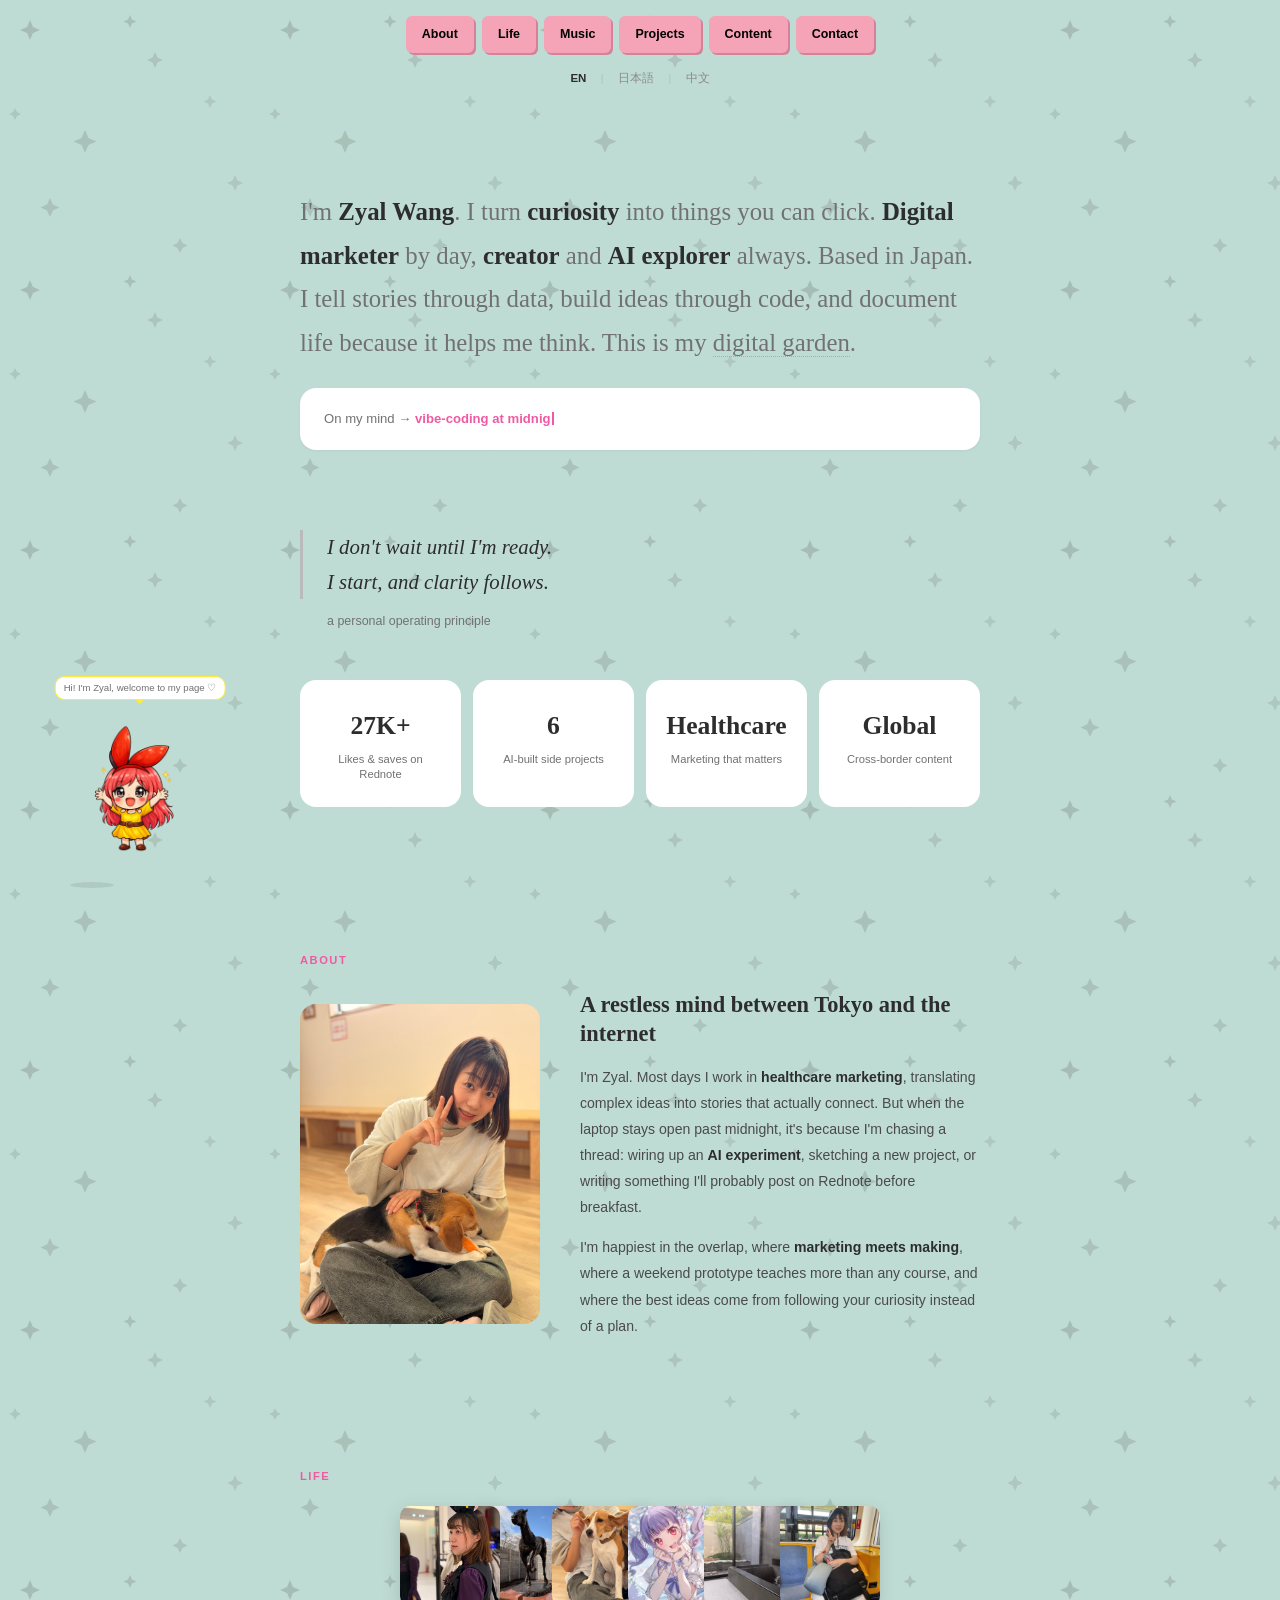
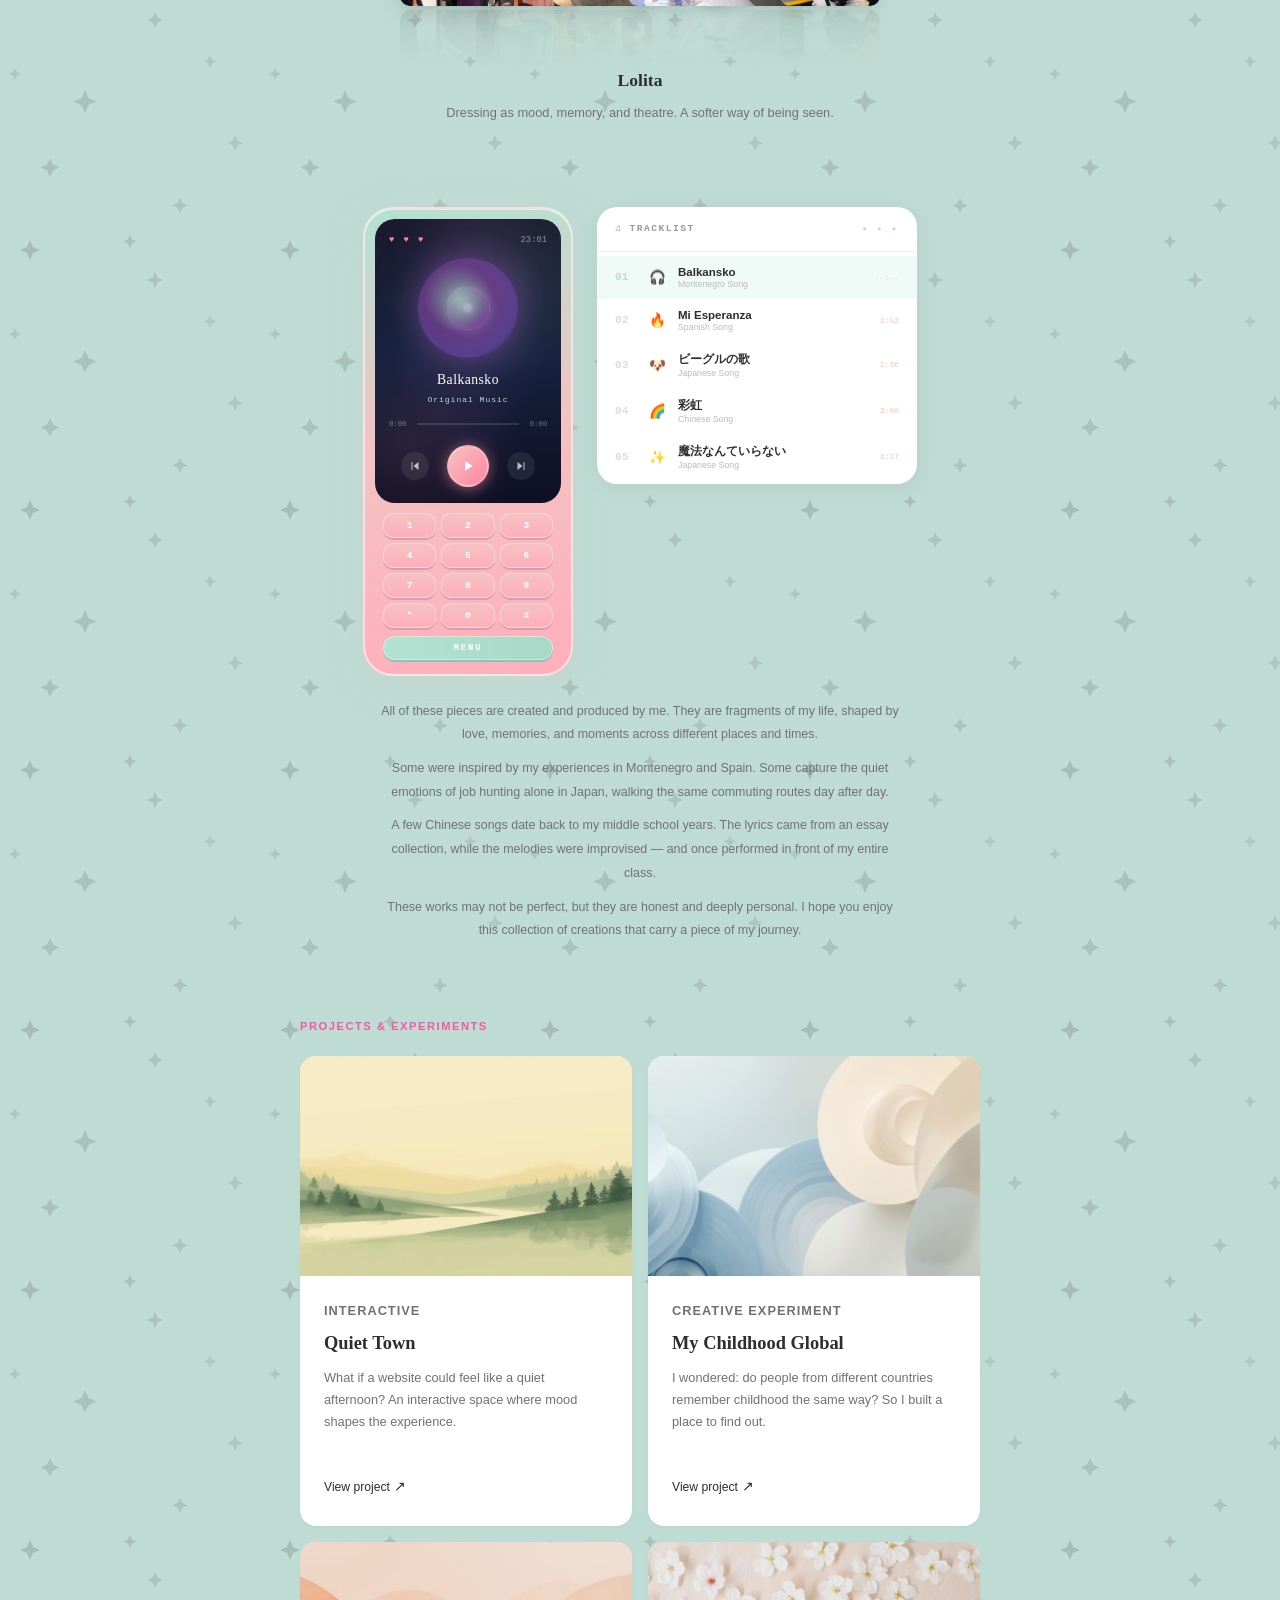
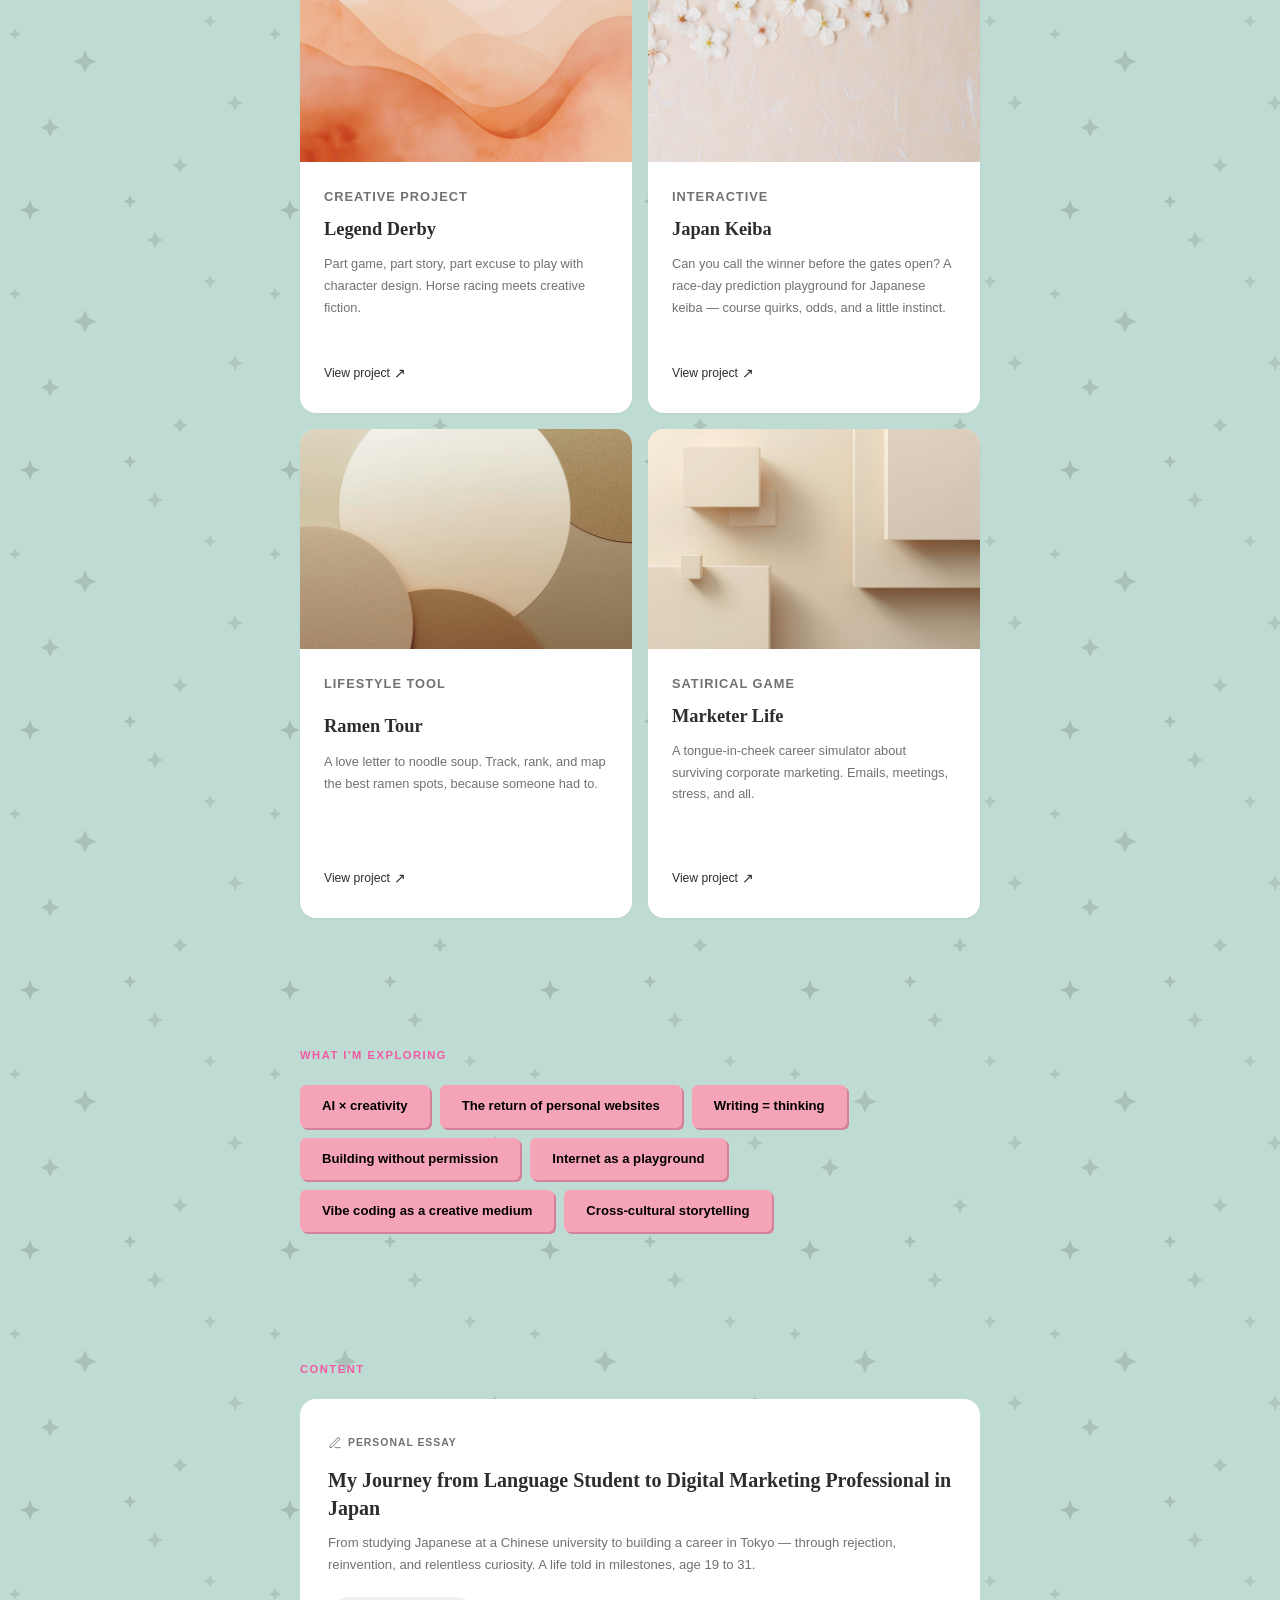
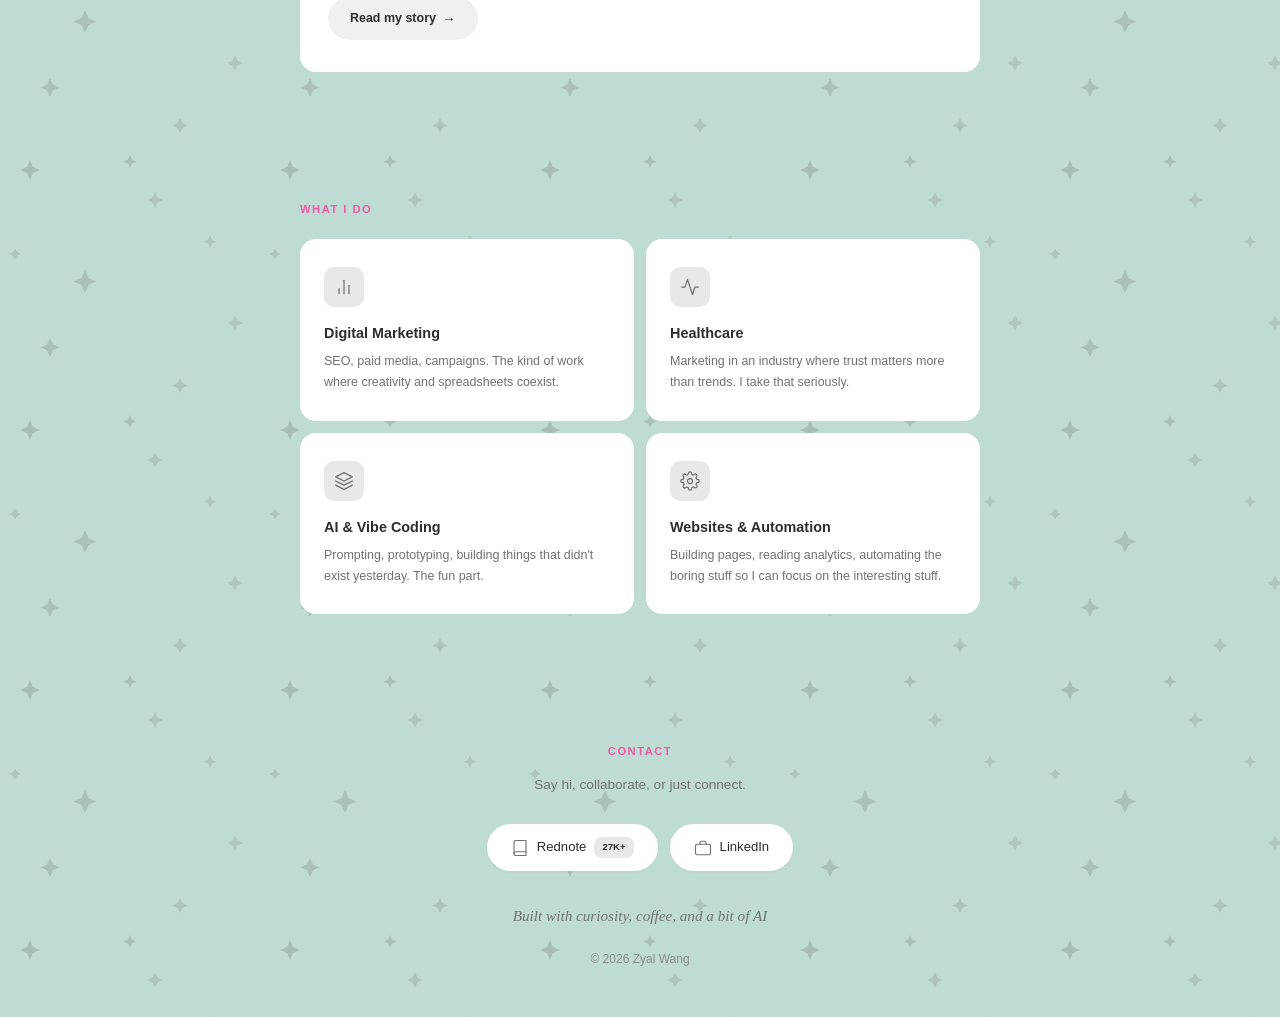
==== index.html @ 60b68a8f "Improve currently section styles and text rotation Enhance styling and functionality of the currentl" ====
<!DOCTYPE html>
<html lang="en"><head>
  <!-- Google Tag Manager -->
<script>(function(w,d,s,l,i){w[l]=w[l]||[];w[l].push({'gtm.start':
new Date().getTime(),event:'gtm.js'});var f=d.getElementsByTagName(s)[0],
j=d.createElement(s),dl=l!='dataLayer'?'&l='+l:'';j.async=true;j.src=
'https://www.googletagmanager.com/gtm.js?id='+i+dl;f.parentNode.insertBefore(j,f);
})(window,document,'script','dataLayer','GTM-NZXPKF83');</script>
<!-- End Google Tag Manager -->
  <meta http-equiv="Content-Type" content="text/html; charset=UTF-8">
  <meta name="viewport" content="width=device-width, initial-scale=1.0">
  <title>Zyal Wang | Marketing, AI, and a Curious Life</title>
  <meta name="description" content="A quiet corner of the internet for digital marketing, AI projects, creative experiments, and life between cultures.">
  <!-- Google Search Console -->
  <meta name="google-site-verification" content="9sDPMP5eEM-u4sxH_2bG6KSkaLZlipDWN4YRXhgr1_8" />
  <!-- Open Graph -->
  <meta property="og:title" content="Zyal Wang | Marketing, AI, and a Curious Life">
  <meta property="og:description" content="A quiet corner of the internet for digital marketing, AI projects, creative experiments, and life between cultures.">
  <meta property="og:image" content="https://zyalwang.netlify.app/Portraitphotosquare.jpeg">
  <meta property="og:type" content="website">
  <meta property="og:url" content="https://zyalwang.netlify.app/">
  <link rel="canonical" href="https://zyalwang.netlify.app/">
  <link rel="alternate" hreflang="en" href="https://zyalwang.netlify.app/">
  <link rel="alternate" hreflang="ja" href="https://zyalwang.netlify.app/ja/">
  <link rel="alternate" hreflang="zh" href="https://zyalwang.netlify.app/zh/">
  <link rel="alternate" hreflang="x-default" href="https://zyalwang.netlify.app/">
  <script type="application/ld+json">
  {
    "@context": "https://schema.org",
    "@type": "WebSite",
    "name": "Zyal Wang",
    "url": "https://zyalwang.netlify.app",
    "author": {
      "@type": "Person",
      "name": "Zyal Wang",
      "url": "https://zyalwang.netlify.app",
      "jobTitle": "Digital Marketing Professional",
      "sameAs": [
        "https://www.linkedin.com/in/wangxinlu",
        "https://xhslink.com/m/3NL8vdNT7zq"
      ]
    },
    "description": "A quiet corner of the internet for digital marketing, AI projects, creative experiments, and life between cultures.",
    "inLanguage": "en"
  }
  </script>
  <link href="./index_files/css2" rel="stylesheet">
  <style>
    *, *::before, *::after { margin: 0; padding: 0; box-sizing: border-box; }
    html { scroll-behavior: smooth; }
    body {
      font-family: 'Inter', -apple-system, sans-serif;
      color: #2D2D2D;
      background-color: #BFDCD4;
      background-image: url("data:image/svg+xml,%3Csvg xmlns='http://www.w3.org/2000/svg' width='260' height='260'%3E%3Cpath d='M30 20l3 7 7 3-7 3-3 7-3-7-7-3 7-3z' fill='%23889890' opacity='.45'/%3E%3Cpath d='M155 52l2.5 5.5 5.5 2.5-5.5 2.5-2.5 5.5-2.5-5.5-5.5-2.5 5.5-2.5z' fill='%23889890' opacity='.35'/%3E%3Cpath d='M85 130l3.5 8 8 3.5-8 3.5-3.5 8-3.5-8-8-3.5 8-3.5z' fill='%23889890' opacity='.4'/%3E%3Cpath d='M210 95l2 4.5 4.5 2-4.5 2-2 4.5-2-4.5-4.5-2 4.5-2z' fill='%23889890' opacity='.3'/%3E%3Cpath d='M50 198l3 6.5 6.5 3-6.5 3-3 6.5-3-6.5-6.5-3 6.5-3z' fill='%23889890' opacity='.38'/%3E%3Cpath d='M130 15l2 4.5 4.5 2-4.5 2-2 4.5-2-4.5-4.5-2 4.5-2z' fill='%23889890' opacity='.42'/%3E%3Cpath d='M235 175l2.5 5.5 5.5 2.5-5.5 2.5-2.5 5.5-2.5-5.5-5.5-2.5 5.5-2.5z' fill='%23889890' opacity='.3'/%3E%3Cpath d='M180 238l2.5 5 5 2.5-5 2.5-2.5 5-2.5-5-5-2.5 5-2.5z' fill='%23889890' opacity='.36'/%3E%3Cpath d='M15 108l2 4 4 2-4 2-2 4-2-4-4-2 4-2z' fill='%23889890' opacity='.33'/%3E%3C/svg%3E");
      background-repeat: repeat;
      line-height: 1.7;
      -webkit-font-smoothing: antialiased;
    }

    /* ── Layout ── */
    .wrapper { max-width: 720px; margin: 0 auto; padding: 0 20px; }

    /* ── Fade-in ── */
    .fade-in {
      opacity: 0; transform: translateY(20px);
      transition: opacity 0.6s ease, transform 0.6s ease;
    }
    .fade-in.visible { opacity: 1; transform: translateY(0); }

    /* ── Nav ── */
    nav {
      position: sticky; top: 16px; z-index: 10;
      max-width: 720px; margin: 16px auto 0;
      padding: 0 20px;
    }
    .nav-pill {
      display: flex; align-items: center; justify-content: center;
      gap: 8px;
      background: none;
      width: fit-content; margin: 0 auto;
    }
    .nav-pill a {
      font-size: 0.78rem; font-weight: 600; color: #000;
      text-decoration: none; padding: 8px 16px; border-radius: 6px;
      background: #F5A3B7;
      box-shadow: 2px 2px 0 #d4829a;
      transition: transform 0.2s, box-shadow 0.2s;
    }
    .nav-pill a:hover { transform: translate(-1px, -1px); box-shadow: 3px 3px 0 #d4829a; }
    .nav-pill a.active { box-shadow: 3px 3px 0 #d4829a; transform: translate(-1px, -1px); }

    /* ── Language switcher ── */
    .lang-bar {
      text-align: center;
      padding: 10px 0 0;
    }
    .lang-bar a {
      font-size: 0.72rem; font-weight: 500; color: #8A8A8A;
      text-decoration: none; padding: 4px 10px;
      transition: color 0.2s;
    }
    .lang-bar a:hover { color: #2D2D2D; }
    .lang-bar a.current { color: #2D2D2D; font-weight: 600; }
    .lang-bar span { color: #BABABA; font-size: 0.65rem; }

    /* ── Music player (Y2K flip phone) ── */
    @import url('https://fonts.googleapis.com/css2?family=Silkscreen:wght@400;700&display=swap');
    .music-player {
      max-width: 720px; margin: 20px auto 0; padding: 0 20px;
    }
    .music-widget {
      display: flex; align-items: flex-start; justify-content: center;
      gap: 24px;
    }
    /* ── Phone shell ── */
    .phone {
      width: 210px; flex-shrink: 0;
      background: linear-gradient(170deg, #B2E2D2 0%, #F4C2C2 50%, #FFAEBC 100%);
      border-radius: 30px;
      padding: 10px;
      box-shadow: 0 8px 32px rgba(178,226,210,0.35), 0 4px 16px rgba(255,174,188,0.3), inset 0 1px 0 rgba(255,255,255,0.6);
      border: 2.5px solid rgba(255,255,255,0.55);
      position: relative;
    }
    /* ── Screen ── */
    .phone-screen {
      background: linear-gradient(180deg, #1a1a2e 0%, #16213e 50%, #0f0f23 100%);
      border-radius: 20px;
      padding: 14px 14px 16px;
      margin-bottom: 10px;
      position: relative;
      overflow: hidden;
    }
    .phone-screen::before {
      content: ''; position: absolute; top: 0; left: 0; right: 0; bottom: 0;
      background: radial-gradient(ellipse at 50% 30%, rgba(157,80,187,0.15) 0%, transparent 60%),
                  radial-gradient(circle at 20% 80%, rgba(255,133,161,0.1) 0%, transparent 40%),
                  radial-gradient(circle at 80% 20%, rgba(178,226,210,0.08) 0%, transparent 40%);
      pointer-events: none;
    }
    .screen-status {
      display: flex; justify-content: space-between; align-items: center;
      margin-bottom: 10px;
      font-family: 'Silkscreen', monospace;
      position: relative; z-index: 1;
    }
    .screen-hearts { font-size: 0.55rem; color: #FF85A1; letter-spacing: 2px; }
    .screen-clock { font-size: 0.55rem; color: rgba(255,255,255,0.5); }
    .screen-album {
      width: 100px; height: 100px; margin: 0 auto 10px;
      border-radius: 50%;
      background: radial-gradient(circle at 40% 40%, rgba(178,226,210,0.6) 0%, rgba(157,80,187,0.5) 40%, rgba(110,72,170,0.7) 70%, rgba(30,30,38,0.9) 100%);
      display: flex; align-items: center; justify-content: center;
      box-shadow: 0 0 30px rgba(157,80,187,0.4), 0 0 60px rgba(178,226,210,0.15);
      position: relative; z-index: 1;
    }
    .cd-icon {
      width: 44px; height: 44px; border-radius: 50%;
      background: radial-gradient(circle at 40% 40%, rgba(255,255,255,0.3) 0%, rgba(178,226,210,0.2) 40%, rgba(157,80,187,0.15) 70%, transparent 100%);
      box-shadow: inset 0 0 8px rgba(255,255,255,0.15), 0 0 12px rgba(178,226,210,0.3);
      position: relative;
      border: 1px solid rgba(255,255,255,0.1);
    }
    .cd-icon::after {
      content: ''; position: absolute;
      top: 50%; left: 50%; transform: translate(-50%,-50%);
      width: 8px; height: 8px; border-radius: 50%;
      background: rgba(255,255,255,0.2);
      box-shadow: 0 0 4px rgba(178,226,210,0.5);
    }
    .screen-title {
      font-family: 'Newsreader', Georgia, serif;
      font-size: 0.85rem; font-weight: 400; color: #fff;
      text-align: center; margin-bottom: 2px;
      white-space: nowrap; overflow: hidden; text-overflow: ellipsis;
      position: relative; z-index: 1;
      letter-spacing: 0.5px;
    }
    .screen-artist {
      font-family: 'Silkscreen', monospace;
      font-size: 0.5rem; color: #B2E2D2;
      text-align: center; margin-bottom: 12px;
      position: relative; z-index: 1;
      letter-spacing: 1px;
    }
    .screen-progress-wrap {
      display: flex; align-items: center; gap: 6px;
      margin-bottom: 14px;
      position: relative; z-index: 1;
    }
    .screen-progress-time {
      font-family: 'Silkscreen', monospace;
      font-size: 0.45rem; color: rgba(255,255,255,0.4);
      min-width: 22px;
    }
    .screen-progress-time.right { text-align: right; }
    .screen-progress {
      flex-grow: 1; height: 2px;
      background: rgba(255,255,255,0.12); border-radius: 2px;
      cursor: pointer; overflow: hidden;
    }
    .screen-progress-fill {
      height: 100%; width: 0%;
      background: linear-gradient(90deg, #B2E2D2, #FF85A1);
      border-radius: 2px;
      transition: width 0.1s linear;
    }
    .screen-controls {
      display: flex; justify-content: center; align-items: center; gap: 18px;
      position: relative; z-index: 1;
    }
    .ctrl-skip {
      width: 28px; height: 28px; border: none;
      background: rgba(255,255,255,0.08);
      border-radius: 50%;
      cursor: pointer; display: flex; align-items: center; justify-content: center;
      transition: transform 0.15s, background 0.15s;
    }
    .ctrl-skip:hover { transform: scale(1.15); background: rgba(255,255,255,0.15); }
    .ctrl-skip svg { width: 12px; height: 12px; fill: rgba(255,255,255,0.7); }
    .ctrl-play {
      width: 42px; height: 42px; border-radius: 50%;
      border: 2px solid rgba(255,255,255,0.2);
      background: linear-gradient(135deg, #F4C2C2 0%, #FF85A1 100%);
      cursor: pointer;
      display: flex; align-items: center; justify-content: center;
      box-shadow: 0 2px 12px rgba(255,133,161,0.4), 0 0 20px rgba(244,194,194,0.2);
      transition: transform 0.15s, box-shadow 0.15s;
    }
    .ctrl-play:hover { transform: scale(1.1); box-shadow: 0 4px 20px rgba(255,133,161,0.5); }
    .ctrl-play:active { transform: scale(0.95); }
    .ctrl-play svg { width: 16px; height: 16px; fill: #fff; }
    /* ── Keypad ── */
    .phone-keypad {
      display: grid; grid-template-columns: repeat(3, 1fr);
      gap: 5px; padding: 0 8px; margin-bottom: 8px;
    }
    .key {
      background: linear-gradient(180deg, #F4C2C2 0%, #FFAEBC 100%);
      border: 1.5px solid rgba(255,255,255,0.4);
      border-radius: 10px;
      padding: 6px 0;
      font-family: 'Silkscreen', monospace;
      font-size: 0.6rem; font-weight: 700; color: #fff;
      cursor: default;
      box-shadow: 0 2px 0 #d4a0aa;
      transition: transform 0.1s;
    }
    .key:active { transform: translateY(1px); box-shadow: 0 1px 0 #d4a0aa; }
    .phone-menu {
      display: block; width: calc(100% - 16px);
      margin: 0 8px 4px;
      background: linear-gradient(90deg, #B2E2D2, #A8D8C8);
      border: 1.5px solid rgba(255,255,255,0.4);
      border-radius: 20px;
      padding: 6px 0;
      font-family: 'Silkscreen', monospace;
      font-size: 0.55rem; font-weight: 700; color: #fff;
      letter-spacing: 2px;
      box-shadow: 0 2px 0 #8ec4b2;
      cursor: default;
    }
    /* ── Tracklist panel ── */
    .tracklist-panel {
      flex-grow: 1; max-width: 320px;
      background: #fff;
      border-radius: 20px;
      overflow: hidden;
      box-shadow: 0 4px 24px rgba(0,0,0,0.06);
    }
    .tracklist-header {
      padding: 14px 18px;
      font-family: 'Silkscreen', monospace;
      font-size: 0.6rem; font-weight: 700; color: #999;
      letter-spacing: 1.5px;
      text-transform: uppercase;
      display: flex; align-items: center; justify-content: space-between;
      border-bottom: 1px solid #f0f0f0;
    }
    .tracklist-header::after {
      content: '● ● ●';
      font-size: 0.45rem;
      letter-spacing: 3px;
      background: linear-gradient(90deg, #F4C2C2, #B2E2D2, #F4C2C2);
      -webkit-background-clip: text;
      -webkit-text-fill-color: transparent;
      background-clip: text;
    }
    .tracklist-items {
      padding: 4px 0;
    }
    .track-item {
      display: flex; align-items: center; gap: 12px;
      padding: 10px 18px;
      cursor: pointer;
      transition: background 0.15s;
      border: none; background: none; width: 100%;
      text-align: left;
      font-family: inherit;
    }
    .track-item:hover { background: #f9f9f9; }
    .track-item.active { background: #f0faf6; }
    .track-idx {
      font-family: 'Silkscreen', monospace;
      font-size: 0.7rem; font-weight: 700; color: #ddd;
      min-width: 22px;
    }
    .track-item.active .track-idx { color: #B2E2D2; }
    .track-emoji {
      font-size: 0.85rem; flex-shrink: 0;
    }
    .track-info {
      flex-grow: 1; min-width: 0;
    }
    .track-name {
      font-size: 0.72rem; font-weight: 600; color: #2D2D2D;
      white-space: nowrap; overflow: hidden; text-overflow: ellipsis;
      display: block;
    }
    .track-sub {
      font-size: 0.55rem; color: #bbb; display: block; margin-top: 1px;
    }
    .track-dur {
      font-family: 'Silkscreen', monospace;
      font-size: 0.5rem; color: #F4C2C2;
      flex-shrink: 0;
    }
    /* ── Music desc ── */
    .music-desc {
      max-width: 520px; margin: 24px auto 0; text-align: center;
      font-size: 0.78rem; line-height: 1.9; color: #717171;
    }
    .music-desc p { margin-bottom: 10px; }
    @media (max-width: 600px) {
      .music-widget { flex-direction: column; align-items: center; gap: 16px; }
      .phone { width: 190px; }
      .tracklist-panel { max-width: 100%; width: 100%; }
      .screen-album { width: 80px; height: 80px; }
      .cd-icon { width: 36px; height: 36px; }
    }

    /* ── Sections ── */
    section { padding: 64px 0; }

    /* ── Hero ── */
    .hero {
      padding: 100px 0 48px;
    }
    .hero-text {
      font-family: 'Newsreader', Georgia, serif;
      font-size: 1.55rem;
      font-weight: 400;
      line-height: 1.75;
      color: #717171;
    }
    .hero-text strong {
      color: #2D2D2D;
      font-weight: 600;
    }
    .hero-text a {
      color: #717171;
      text-decoration: none;
      border-bottom: 1.5px dotted #AAAAAA;
      transition: color 0.2s, border-color 0.2s;
    }
    .hero-text a:hover { color: #2D2D2D; border-color: #2D2D2D; }
    .currently {
      margin-top: 24px;
      font-size: 0.82rem; font-weight: 400; color: #717171;
      background: #fff;
      border-radius: 16px;
      padding: 20px 24px;
      box-shadow: 0 1px 3px rgba(0,0,0,0.05);
    }
    .currently span { color: #2D2D2D; font-weight: 500; }
    .currently .rotating-text {
      display: inline;
      color: #F05AA3;
      font-weight: 600;
    }
    .currently .tw-cursor {
      display: inline-block;
      width: 2px; height: 1em;
      vertical-align: -2px;
      margin-left: 1px;
      background: #F05AA3;
      animation: tw-blink 1s steps(1) infinite;
    }
    @keyframes tw-blink { 50% { opacity: 0; } }

    /* ── Manifesto ── */
    .manifesto {
      padding: 32px 0 48px;
    }
    .manifesto blockquote {
      font-family: 'Newsreader', Georgia, serif;
      font-size: 1.3rem;
      font-weight: 400;
      font-style: italic;
      color: #2D2D2D;
      line-height: 1.65;
      border-left: 3px solid #BABABA;
      padding-left: 24px;
    }
    .manifesto .quote-attr {
      margin-top: 12px;
      padding-left: 27px;
      font-size: 0.78rem;
      color: #717171;
      font-style: normal;
    }

    /* ── Cards ── */
    .card {
      background: #F0F0F0;
      border-radius: 16px;
      overflow: hidden;
      transition: transform 0.35s ease, box-shadow 0.35s ease;
    }
    .card:hover {
      transform: translateY(-4px);
      box-shadow: 0 12px 40px rgba(0,0,0,0.10);
    }

    /* ── Section headers ── */
    .section-label {
      font-size: 0.7rem;
      font-weight: 600;
      letter-spacing: 1.5px;
      text-transform: uppercase;
      color: #F05AA3;
      margin-bottom: 20px;
    }

    /* ── Stats row ── */
    .stats-row {
      display: grid;
      grid-template-columns: repeat(4, 1fr);
      gap: 12px;
      padding: 0 0 16px;
    }
    .stat-card {
      padding: 24px 16px;
      text-align: center;
      background: #fff;
    }
    .stat-card .stat-number {
      font-family: 'Newsreader', Georgia, serif;
      font-weight: 600;
      font-size: 1.6rem;
      color: #2D2D2D;
      margin-bottom: 4px;
    }
    .stat-card .stat-label {
      font-size: 0.7rem;
      color: #717171;
      line-height: 1.4;
    }

    /* ── About ── */
    .about-grid {
      display: grid;
      grid-template-columns: 240px 1fr;
      gap: 40px;
      align-items: center;
    }
    .about-portrait {
      border-radius: 16px;
      overflow: hidden;
      aspect-ratio: 3 / 4;
    }
    .about-portrait img { width: 100%; height: 100%; object-fit: cover; display: block; }
    .about-text h2 {
      font-family: 'Newsreader', Georgia, serif;
      font-weight: 600;
      font-size: 1.4rem;
      margin-bottom: 16px;
      line-height: 1.3;
    }
    .about-text p {
      font-size: 0.88rem;
      font-weight: 400;
      color: #4A4A4A;
      line-height: 1.85;
      margin-bottom: 14px;
    }
    .about-text p:last-child { margin-bottom: 0; }
    .about-text em {
      font-style: normal;
      font-weight: 600;
      color: #2D2D2D;
    }

    /* ── Exploring tags ── */
    .tag-cloud {
      display: flex; flex-wrap: wrap; gap: 10px;
    }
    .explore-tag {
      font-size: 0.82rem; font-weight: 600;
      color: #000; padding: 10px 22px;
      border-radius: 6px; background: #F5A3B7;
      border: none;
      box-shadow: 2px 2px 0 #d4829a;
      transition: transform 0.2s, box-shadow 0.2s;
      cursor: default;
    }
    .explore-tag:hover {
      transform: translate(-1px, -2px);
      box-shadow: 4px 4px 0 #d4829a;
    }

    /* ── Grid ── */
    .grid-3 { display: grid; grid-template-columns: repeat(3, 1fr); gap: 12px; }
    .grid-2 { display: grid; grid-template-columns: repeat(2, 1fr); gap: 12px; }

    /* UPDATED: life gallery – cover flow style */
    .life-gallery {
      display: flex;
      justify-content: center;
      padding-bottom: 40px;
      perspective: 800px;
      margin: 0 -10px;
    }
    .life-photo {
      width: 100px; height: 100px;
      border-radius: 10px;
      overflow: visible;
      cursor: pointer;
      flex-shrink: 0;
      position: relative;
      margin: 0 -12px;
      z-index: 1;
      transition: transform 0.5s cubic-bezier(0.25, 0.46, 0.45, 0.94),
                  z-index 0s, box-shadow 0.5s ease;
    }
    .life-photo img {
      width: 100%; height: 100%; object-fit: cover; display: block;
      border-radius: 10px;
      box-shadow: 0 4px 16px rgba(0,0,0,0.12);
      /* UPDATED: real image reflection */
      -webkit-box-reflect: below 4px
        linear-gradient(to bottom, transparent 40%, rgba(0,0,0,0.08));
    }

    /* UPDATED: cover flow hover – JS-driven classes */
    /* left of hovered: left edge forward, right edge back */
    .life-photo.tilt-left {
      transform: rotateY(35deg) scale(0.88);
      z-index: 2;
    }
    /* right of hovered: right edge forward, left edge back */
    .life-photo.tilt-right {
      transform: rotateY(-35deg) scale(0.88);
      z-index: 2;
    }
    /* the hovered photo itself */
    .life-photo.is-hover {
      transform: rotateY(0deg) scale(1.15);
      z-index: 10;
    }
    .life-photo.is-hover img {
      box-shadow: 0 12px 40px rgba(0,0,0,0.18);
    }
    /* z-index: further from hovered = lower */
    .life-photo.tilt-far { z-index: 1; }

    /* active state (clicked) */
    .life-photo.active {
      z-index: 3;
    }
    .life-photo.active img {
      box-shadow: 0 6px 20px rgba(0,0,0,0.15);
    }
    .life-caption {
      text-align: center;
      padding-top: 20px;
    }
    .life-caption h3 {
      font-family: 'Newsreader', Georgia, serif;
      font-weight: 600; font-size: 1.1rem;
      margin-bottom: 6px; color: #2D2D2D;
    }
    .life-caption p {
      font-size: 0.8rem; color: #717171;
      line-height: 1.65; max-width: 420px;
      margin: 0 auto;
    }

    /* ── Social cards ── */
    .social-card {
      display: flex; align-items: center; gap: 16px;
      padding: 20px 24px; text-decoration: none; color: #2D2D2D;
    }
    .social-icon {
      width: 44px; height: 44px; border-radius: 12px;
      display: flex; align-items: center; justify-content: center;
      font-size: 1.2rem; flex-shrink: 0;
      background: #E8E8E8;
    }
    .social-icon svg { width: 20px; height: 20px; stroke: #717171; fill: none; stroke-width: 1.5; stroke-linecap: round; stroke-linejoin: round; }
    .social-card h3 { font-size: 0.9rem; font-weight: 600; margin-bottom: 2px; }
    .social-card .stat-badge {
      font-size: 0.62rem; font-weight: 600; color: #2D2D2D;
      background: #E8E8E8; padding: 2px 8px; border-radius: 8px;
      margin-left: 6px; vertical-align: middle;
    }
    .social-card p { font-size: 0.76rem; color: #717171; }
    .social-card .card-arrow {
      margin-left: auto; font-size: 0.9rem; color: #AAAAAA;
      transition: transform 0.25s, color 0.25s;
    }
    .social-card:hover .card-arrow { transform: translate(2px, -2px); color: #2D2D2D; }

    /* ── Article card ── */
    .article-card {
      display: flex; flex-direction: column;
      padding: 0;
      background: #fff;
    }
    .article-card-inner {
      padding: 32px 28px;
      text-decoration: none; color: inherit;
      display: block;
    }
    .article-card .article-tag {
      display: inline-flex; align-items: center; gap: 6px;
      font-size: 0.65rem; font-weight: 600; letter-spacing: 1px;
      text-transform: uppercase; color: #717171;
      margin-bottom: 14px;
    }
    .article-card .article-tag svg {
      width: 14px; height: 14px; stroke: #717171;
      fill: none; stroke-width: 1.5; stroke-linecap: round; stroke-linejoin: round;
    }
    .article-card h3 {
      font-family: 'Newsreader', Georgia, serif;
      font-weight: 600; font-size: 1.25rem;
      margin-bottom: 10px; line-height: 1.4;
    }
    .article-card .article-desc {
      font-size: 0.82rem; color: #717171;
      line-height: 1.7; margin-bottom: 20px;
    }
    .article-cta {
      display: inline-flex; align-items: center; gap: 6px;
      font-size: 0.78rem; font-weight: 600;
      color: #2D2D2D; text-decoration: none;
      padding: 10px 22px;
      border-radius: 50px;
      background: #F0F0F0;
      transition: background 0.25s, gap 0.25s;
    }
    .article-cta:hover { background: #D0D0D0; gap: 10px; }
    .article-cta .arrow { font-size: 0.85rem; }

    /* ── Contact section ── */
    .contact-section {
      text-align: center;
      padding: 64px 0 48px;
    }
    .contact-section .section-label {
      margin-bottom: 12px;
    }
    .contact-subtitle {
      font-size: 0.85rem;
      color: #717171;
      margin-bottom: 28px;
    }
    .contact-links {
      display: flex; justify-content: center; gap: 12px;
      flex-wrap: wrap;
      margin-bottom: 32px;
      list-style: none;
    }
    .contact-btn {
      display: inline-flex; align-items: center; gap: 8px;
      font-size: 0.82rem; font-weight: 500;
      color: #2D2D2D; text-decoration: none;
      padding: 12px 24px;
      border-radius: 50px;
      background: #fff;
      box-shadow: 0 1px 3px rgba(0,0,0,0.04);
      transition: transform 0.3s, box-shadow 0.3s;
    }
    .contact-btn:hover {
      transform: translateY(-2px);
      box-shadow: 0 6px 20px rgba(0,0,0,0.10);
    }
    .contact-btn svg {
      width: 18px; height: 18px;
      stroke: #717171; fill: none;
      stroke-width: 1.5; stroke-linecap: round; stroke-linejoin: round;
    }
    .contact-btn .stat-badge {
      font-size: 0.6rem; font-weight: 600; color: #2D2D2D;
      background: #E8E8E8; padding: 2px 8px; border-radius: 8px;
    }

    /* ── Skill cards ── */
    .work-grid { display: grid; grid-template-columns: 1fr 1fr; gap: 12px; }
    .skill-card { padding: 28px 24px; background: #fff; }
    .skill-card .icon-circle {
      width: 40px; height: 40px; border-radius: 10px;
      background: #E8E8E8; display: flex; align-items: center;
      justify-content: center; font-size: 1.1rem; margin-bottom: 14px;
    }
    .skill-card .icon-circle svg { width: 20px; height: 20px; stroke: #717171; fill: none; stroke-width: 1.5; stroke-linecap: round; stroke-linejoin: round; }
    .skill-card h3 { font-size: 0.9rem; font-weight: 600; margin-bottom: 6px; }
    .skill-card p { font-size: 0.78rem; color: #717171; line-height: 1.65; }

    /* ── Project container: grid on desktop ── */
    #projects .grid-2 {
      display: grid;
      grid-template-columns: repeat(2, 1fr);
      gap: 16px;
    }

    /* ── Project cards ── */
    .project-card {
      display: flex; flex-direction: column;
      background: #fff;
      box-shadow: 0 1px 3px rgba(0,0,0,0.04);
      transition: transform 0.4s ease, box-shadow 0.4s ease;
    }
    .project-card:hover {
      transform: translateY(-4px);
      box-shadow: 0 16px 40px rgba(0,0,0,0.07);
    }
    .project-preview {
      height: 220px; position: relative; overflow: hidden;
      background: #E8E8E8;
    }
    .project-preview img {
      width: 100%; height: 100%; object-fit: cover; display: block;
      transition: transform 0.5s ease;
    }
    .card.project-card:hover .project-preview img { transform: scale(1.03); }

    .project-body { padding: 24px 24px 28px; display: flex; flex-direction: column; flex-grow: 1; }
    .project-meta {
      font-size: 0.65rem; font-weight: 600; letter-spacing: 1px;
      text-transform: uppercase; color: #717171; margin-bottom: 8px;
    }
    .project-body h3 {
      font-family: 'Newsreader', Georgia, serif;
      font-weight: 600; font-size: 1.15rem; margin-bottom: 8px;
    }
    .project-body p {
      font-size: 0.8rem; color: #717171;
      line-height: 1.7; margin-bottom: 6px; flex-grow: 1;
    }
    .project-origin {
      font-size: 0.7rem; font-style: italic; color: #8A8A8A;
      margin-bottom: 18px;
      opacity: 0; transform: translateY(4px);
      transition: opacity 0.3s, transform 0.3s;
    }
    .card.project-card:hover .project-origin { opacity: 1; transform: translateY(0); }
    .project-link {
      align-self: flex-start; font-size: 0.76rem; font-weight: 500;
      color: #2D2D2D; text-decoration: none;
      display: inline-flex; align-items: center; gap: 4px;
      transition: gap 0.25s;
    }
    .project-link:hover { gap: 8px; }
    .project-link .arrow { font-size: 0.85rem; }

    /* ── Footer ── */
    footer {
      text-align: center; padding: 64px 0 48px;
    }
    footer .footer-links {
      display: flex; justify-content: center; gap: 24px;
      margin-bottom: 24px; list-style: none;
    }
    footer .footer-links a {
      font-size: 0.78rem; font-weight: 500; color: #717171;
      text-decoration: none; transition: color 0.25s;
    }
    footer .footer-links a:hover { color: #2D2D2D; }
    footer .signature {
      font-family: 'Newsreader', Georgia, serif;
      font-style: italic; font-size: 0.95rem;
      color: #717171; margin-bottom: 20px;
    }
    footer .copyright { font-size: 0.75rem; color: #8A8A8A; }

    /* ── Responsive ── */
    @media (max-width: 768px) {
      .hero-text { font-size: 1.3rem; }
      .stats-row { grid-template-columns: repeat(2, 1fr); }
      .about-grid { grid-template-columns: 1fr; text-align: center; }
      .about-portrait { max-width: 220px; margin: 0 auto; }
      .grid-3, .grid-2, .work-grid { grid-template-columns: 1fr; }
      .tag-cloud { justify-content: center; }
      section { padding: 48px 0; }
      #projects .grid-2 {
        display: flex;
        overflow-x: auto;
        scroll-snap-type: x mandatory;
        -webkit-overflow-scrolling: touch;
        gap: 16px;
        padding-bottom: 8px;
        scrollbar-width: none;
      }
      #projects .grid-2::-webkit-scrollbar { display: none; }
      .project-card {
        flex: 0 0 85%;
        max-width: 85%;
        scroll-snap-align: start;
      }
    }
    @media (max-width: 480px) {
      .hero-text { font-size: 1.15rem; }
      .nav-pill { gap: 4px; padding: 8px 12px; justify-content: center; }
      .nav-pill a { font-size: 0.72rem; padding: 6px 10px; }
      .nav-pill a.hide-mobile { display: none; }
      .stats-row { grid-template-columns: 1fr 1fr; }
    }

    /* ── Webpage Pet ── */
    .pet-wrap {
      position: fixed; bottom: 16px; left: 60px; z-index: 50;
      cursor: pointer; user-select: none; pointer-events: auto;
    }
    .pet {
      width: 160px; height: 180px; position: relative;
      animation: pet-idle 2.5s ease-in-out infinite;
    }
    .pet-img {
      width: 100%; height: 100%;
      background: url('page_pet/webpet_normal.png') center/contain no-repeat;
      transition: background-image 0.3s ease;
    }
    .pet .shadow {
      position: absolute; bottom: -4px; left: 10px;
      width: 44px; height: 6px; background: rgba(0,0,0,0.08); border-radius: 50%;
    }
    .pet .speech {
      position: absolute; top: -28px; left: 50%; transform: translateX(-50%);
      background: #fff; border: 1.5px solid #FFEB3B; border-radius: 10px;
      padding: 3px 8px; font-size: 0.6rem; color: #717171; white-space: nowrap;
      opacity: 0; transition: opacity 0.3s; pointer-events: none;
    }
    .pet .speech::after {
      content: ''; position: absolute; bottom: -5px; left: 50%; transform: translateX(-50%);
      border-left: 5px solid transparent; border-right: 5px solid transparent;
      border-top: 5px solid #FFEB3B;
    }
    .pet-wrap.talking .speech { opacity: 1; }
    .pet-wrap.flip .pet-img { transform: scaleX(-1); }
    @keyframes pet-idle { 0%,100%{transform:translateY(0)} 50%{transform:translateY(-3px)} }
    @keyframes pet-walk { 0%,100%{transform:rotate(0)} 25%{transform:rotate(3deg)} 75%{transform:rotate(-3deg)} }
    .pet-wrap.walking .pet { animation: pet-walk 0.35s ease-in-out infinite; }
    @media (max-width: 600px) {
      .pet { width: 100px; height: 112px; }
      .pet .shadow { width: 30px; height: 4px; }
      .pet .speech { white-space: normal; max-width: 130px; text-align: center; top: -55px; font-size: 0.5rem; }
    }
  </style>
</head>
<body>
<!-- Google Tag Manager (noscript) -->
<noscript><iframe src="https://www.googletagmanager.com/ns.html?id=GTM-NZXPKF83"
height="0" width="0" style="display:none;visibility:hidden"></iframe></noscript>
<!-- End Google Tag Manager (noscript) -->
<!-- Nav -->
<nav>
  <div class="nav-pill">
    <a href="#about" class="active">About</a>
    <a href="#life" class="hide-mobile">Life</a>
    <a href="#music">Music</a>
    <a href="#projects">Projects</a>
    <a href="#content">Content</a>
    <a href="#contact">Contact</a>
  </div>
</nav>

<!-- Language switcher -->
<div class="lang-bar">
  <a href="index.html" class="current">EN</a>
  <span>|</span>
  <a href="ja/index.html">日本語</a>
  <span>|</span>
  <a href="zh/index.html">中文</a>
</div>

<div class="wrapper">

  <!-- Hero -->
  <section class="hero">
    <p class="hero-text">
      I'm <strong>Zyal Wang</strong>. I turn <strong>curiosity</strong> into things you can click.
      <strong>Digital marketer</strong> by day, <strong>creator</strong> and <strong>AI explorer</strong> always.
      Based in Japan. I tell stories through data, build ideas through code, and
      document life because it helps me think.
      This is my <a href="#projects">digital garden</a>.
    </p>
    <p class="currently">On my mind → <span class="rotating-text"></span><span class="tw-cursor"></span></p>
  </section>

  <!-- Manifesto -->
  <div class="manifesto fade-in visible">
    <blockquote>
      I don't wait until I'm ready.<br>
      I start, and clarity follows.
    </blockquote>
    <p class="quote-attr">a personal operating principle</p>
  </div>

  <!-- Stats -->
  <section class="fade-in visible" style="padding-top:0">
    <div class="stats-row">
      <div class="card stat-card">
        <div class="stat-number">27K+</div>
        <div class="stat-label">Likes &amp; saves on Rednote</div>
      </div>
      <div class="card stat-card">
        <div class="stat-number">6</div>
        <div class="stat-label">AI-built side projects</div>
      </div>
      <div class="card stat-card">
        <div class="stat-number">Healthcare</div>
        <div class="stat-label">Marketing that matters</div>
      </div>
      <div class="card stat-card">
        <div class="stat-number">Global</div>
        <div class="stat-label">Cross-border content</div>
      </div>
    </div>
  </section>

  <!-- About -->
  <section id="about" class="fade-in visible">
    <p class="section-label">About</p>
    <div class="about-grid">
      <div class="about-portrait">
        <img src="portrait.jpeg" alt="Zyal Wang">
      </div>
      <div class="about-text">
        <h2>A restless mind between Tokyo and the internet</h2>
        <p>I'm Zyal. Most days I work in <em>healthcare marketing</em>, translating complex ideas into stories that actually connect. But when the laptop stays open past midnight, it's because I'm chasing a thread: wiring up an <em>AI experiment</em>, sketching a new project, or writing something I'll probably post on Rednote before breakfast.</p>
        <p>I'm happiest in the overlap, where <em>marketing meets making</em>, where a weekend prototype teaches more than any course, and where the best ideas come from following your curiosity instead of a plan.</p>
      </div>
    </div>
  </section>

  <!-- UPDATED: Life gallery structure -->
  <section id="life" class="fade-in visible">
    <p class="section-label">Life</p>
    <div class="life-gallery">
      <div class="life-photo active" data-index="0"><img src="images/life1.jpeg" alt="Lolita"></div>
      <div class="life-photo" data-index="1"><img src="images/life2.jpeg" alt="Horses"></div>
      <div class="life-photo" data-index="2"><img src="images/life3.jpg" alt="Dogs"></div>
      <div class="life-photo" data-index="3"><img src="images/life4.jpeg" alt="Anime"></div>
      <div class="life-photo" data-index="4"><img src="images/life5.jpeg" alt="Onsen"></div>
      <div class="life-photo" data-index="5"><img src="images/life6.jpeg" alt="Abroad"></div>
    </div>
    <div class="life-caption">
      <h3 id="life-title">Lolita</h3>
      <p id="life-desc">Dressing as mood, memory, and theatre. A softer way of being seen.</p>
    </div>
  </section>

  <!-- Music player -->
  <div id="music" class="music-player fade-in visible">
    <div class="music-widget">
      <div class="phone">
        <div class="phone-screen">
          <div class="screen-status">
            <span class="screen-hearts">♥ ♥ ♥</span>
            <span class="screen-clock" id="screen-clock">12:34</span>
          </div>
          <div class="screen-album">
            <div class="cd-icon" id="cd-icon"></div>
          </div>
          <div class="screen-title" id="music-title">Balkansko</div>
          <div class="screen-artist" id="music-artist">Original Music</div>
          <div class="screen-progress-wrap">
            <span class="screen-progress-time" id="music-time">0:00</span>
            <div class="screen-progress" id="music-progress">
              <div class="screen-progress-fill" id="music-fill"></div>
            </div>
            <span class="screen-progress-time right" id="music-duration">0:00</span>
          </div>
          <div class="screen-controls">
            <button class="ctrl-skip" id="music-prev" title="Previous">
              <svg viewBox="0 0 24 24"><path d="M19 20L9 12l10-8v16zM5 4h2v16H5V4z"/></svg>
            </button>
            <button class="ctrl-play" id="music-toggle" title="Play">
              <svg id="music-icon-play" viewBox="0 0 24 24"><path d="M8 5v14l11-7z"/></svg>
              <svg id="music-icon-pause" viewBox="0 0 24 24" style="display:none"><path d="M6 4h4v16H6zm8 0h4v16h-4z"/></svg>
            </button>
            <button class="ctrl-skip" id="music-next" title="Next">
              <svg viewBox="0 0 24 24"><path d="M5 4l10 8-10 8V4zm14 0h-2v16h2V4z"/></svg>
            </button>
          </div>
        </div>
        <div class="phone-keypad">
          <button class="key">1</button><button class="key">2</button><button class="key">3</button>
          <button class="key">4</button><button class="key">5</button><button class="key">6</button>
          <button class="key">7</button><button class="key">8</button><button class="key">9</button>
          <button class="key">*</button><button class="key">0</button><button class="key">#</button>
        </div>
        <button class="phone-menu">MENU</button>
      </div>
      <div class="tracklist-panel">
        <div class="tracklist-header">♫ TRACKLIST</div>
        <div class="tracklist-items" id="tracklist">
          <button class="track-item active" data-index="0">
            <span class="track-idx">01</span><span class="track-emoji">🎧</span>
            <span class="track-info"><span class="track-name">Balkansko</span><span class="track-sub">Montenegro Song</span></span>
            <span class="track-dur" data-dur>--:--</span>
          </button>
          <button class="track-item" data-index="1">
            <span class="track-idx">02</span><span class="track-emoji">🔥</span>
            <span class="track-info"><span class="track-name">Mi Esperanza</span><span class="track-sub">Spanish Song</span></span>
            <span class="track-dur" data-dur>--:--</span>
          </button>
          <button class="track-item" data-index="2">
            <span class="track-idx">03</span><span class="track-emoji">🐶</span>
            <span class="track-info"><span class="track-name">ビーグルの歌</span><span class="track-sub">Japanese Song</span></span>
            <span class="track-dur" data-dur>--:--</span>
          </button>
          <button class="track-item" data-index="3">
            <span class="track-idx">04</span><span class="track-emoji">🌈</span>
            <span class="track-info"><span class="track-name">彩虹</span><span class="track-sub">Chinese Song</span></span>
            <span class="track-dur" data-dur>--:--</span>
          </button>
          <button class="track-item" data-index="4">
            <span class="track-idx">05</span><span class="track-emoji">✨</span>
            <span class="track-info"><span class="track-name">魔法なんていらない</span><span class="track-sub">Japanese Song</span></span>
            <span class="track-dur" data-dur>--:--</span>
          </button>
        </div>
      </div>
    </div>
    <div class="music-desc">
      <p>All of these pieces are created and produced by me. They are fragments of my life, shaped by love, memories, and moments across different places and times.</p>
      <p>Some were inspired by my experiences in Montenegro and Spain. Some capture the quiet emotions of job hunting alone in Japan, walking the same commuting routes day after day.</p>
      <p>A few Chinese songs date back to my middle school years. The lyrics came from an essay collection, while the melodies were improvised — and once performed in front of my entire class.</p>
      <p>These works may not be perfect, but they are honest and deeply personal. I hope you enjoy this collection of creations that carry a piece of my journey.</p>
    </div>
  </div>

  <!-- Projects -->
  <section id="projects" class="fade-in visible">
    <p class="section-label">Projects &amp; Experiments</p>
    <div class="grid-2">
      <div class="card project-card">
        <div class="project-preview">
          <img src="Quiet Town.jpeg" alt="Quiet Town">
        </div>
        <div class="project-body">
          <p class="project-meta">Interactive</p>
          <h3>Quiet Town</h3>
          <p>What if a website could feel like a quiet afternoon? An interactive space where mood shapes the experience.</p>
          <span class="project-origin">Built in one night to explore calm in digital space</span>
          <a href="https://quiettown.lovable.app/" target="_blank" class="project-link">View project <span class="arrow">↗</span></a>
        </div>
      </div>
      <div class="card project-card">
        <div class="project-preview">
          <img src="My Childhood Global.jpeg" alt="My Childhood Global">
        </div>
        <div class="project-body">
          <p class="project-meta">Creative Experiment</p>
          <h3>My Childhood Global</h3>
          <p>I wondered: do people from different countries remember childhood the same way? So I built a place to find out.</p>
          <span class="project-origin">Started from a late-night conversation about nostalgia</span>
          <a href="https://my-childhood-global.lovable.app/" target="_blank" class="project-link">View project <span class="arrow">↗</span></a>
        </div>
      </div>
      <div class="card project-card">
        <div class="project-preview">
          <img src="Legend Derby.jpeg" alt="Legend Derby">
        </div>
        <div class="project-body">
          <p class="project-meta">Creative Project</p>
          <h3>Legend Derby</h3>
          <p>Part game, part story, part excuse to play with character design. Horse racing meets creative fiction.</p>
          <span class="project-origin">An experiment in playful worldbuilding with AI</span>
          <a href="https://legend-derby.lovable.app/" target="_blank" class="project-link">View project <span class="arrow">↗</span></a>
        </div>
      </div>
      <div class="card project-card">
        <div class="project-preview">
          <img src="Japan Keiba.png" alt="Japan Keiba">
        </div>
        <div class="project-body">
          <p class="project-meta">Interactive</p>
          <h3>Japan Keiba</h3>
          <p>Can you call the winner before the gates open? A race-day prediction playground for Japanese keiba — course quirks, odds, and a little instinct.</p>
          <span class="project-origin">Built for horse lovers who treat every race like a puzzle</span>
          <a href="https://japan-keiba.lovable.app/" target="_blank" class="project-link">View project <span class="arrow">↗</span></a>
        </div>
      </div>
      <div class="card project-card">
        <div class="project-preview">
          <img src="Ramen Tour.jpeg" alt="Ramen Tour">
        </div>
        <div class="project-body">
          <p class="project-meta">Lifestyle Tool</p>
          <h3>Ramen Tour</h3>
          <p>A love letter to noodle soup. Track, rank, and map the best ramen spots, because someone had to.</p>
          <span class="project-origin">Born from eating too much ramen and wanting to rank it all</span>
          <a href="https://ramen-tour.lovable.app/" target="_blank" class="project-link">View project <span class="arrow">↗</span></a>
        </div>
      </div>
      <div class="card project-card">
        <div class="project-preview">
          <img src="Marketer Life.jpeg" alt="Marketer Life">
        </div>
        <div class="project-body">
          <p class="project-meta">Satirical Game</p>
          <h3>Marketer Life</h3>
          <p>A tongue-in-cheek career simulator about surviving corporate marketing. Emails, meetings, stress, and all.</p>
          <span class="project-origin">Made because if you can't laugh at the job, what can you do</span>
          <a href="https://marketer-life-career-dulx.bolt.host/" target="_blank" class="project-link">View project <span class="arrow">↗</span></a>
        </div>
      </div>
    </div>
  </section>

  <!-- Exploring -->
  <section id="exploring" class="fade-in visible">
    <p class="section-label">What I'm Exploring</p>
    <div class="tag-cloud">
      <span class="explore-tag">AI × creativity</span>
      <span class="explore-tag">The return of personal websites</span>
      <span class="explore-tag">Writing = thinking</span>
      <span class="explore-tag">Building without permission</span>
      <span class="explore-tag">Internet as a playground</span>
      <span class="explore-tag">Vibe coding as a creative medium</span>
      <span class="explore-tag">Cross-cultural storytelling</span>
    </div>
  </section>

  <!-- Content -->
  <section id="content" class="fade-in visible">
    <p class="section-label">Content</p>
    <div class="card article-card">
      <a class='article-card-inner' href='/articles/myself/'>
        <p class="article-tag">
          <svg viewBox="0 0 24 24"><path d="M12 20h9"/><path d="M16.5 3.5a2.121 2.121 0 013 3L7 19l-4 1 1-4L16.5 3.5z"/></svg>
          Personal Essay
        </p>
        <h3>My Journey from Language Student to Digital Marketing Professional in Japan</h3>
        <p class="article-desc">From studying Japanese at a Chinese university to building a career in Tokyo — through rejection, reinvention, and relentless curiosity. A life told in milestones, age 19 to 31.</p>
        <span class="article-cta">Read my story <span class="arrow">→</span></span>
      </a>
    </div>
  </section>

  <!-- Work -->
  <section id="work" class="fade-in visible">
    <p class="section-label">What I Do</p>
    <div class="work-grid">
      <div class="card skill-card">
        <div class="icon-circle"><svg viewBox="0 0 24 24"><line x1="18" y1="20" x2="18" y2="10"/><line x1="12" y1="20" x2="12" y2="4"/><line x1="6" y1="20" x2="6" y2="14"/></svg></div>
        <h3>Digital Marketing</h3>
        <p>SEO, paid media, campaigns. The kind of work where creativity and spreadsheets coexist.</p>
      </div>
      <div class="card skill-card">
        <div class="icon-circle"><svg viewBox="0 0 24 24"><path d="M22 12h-4l-3 9L9 3l-3 9H2"/></svg></div>
        <h3>Healthcare</h3>
        <p>Marketing in an industry where trust matters more than trends. I take that seriously.</p>
      </div>
      <div class="card skill-card">
        <div class="icon-circle"><svg viewBox="0 0 24 24"><path d="M12 2L2 7l10 5 10-5-10-5z"/><path d="M2 17l10 5 10-5"/><path d="M2 12l10 5 10-5"/></svg></div>
        <h3>AI &amp; Vibe Coding</h3>
        <p>Prompting, prototyping, building things that didn't exist yesterday. The fun part.</p>
      </div>
      <div class="card skill-card">
        <div class="icon-circle"><svg viewBox="0 0 24 24"><circle cx="12" cy="12" r="3"/><path d="M19.4 15a1.65 1.65 0 00.33 1.82l.06.06a2 2 0 010 2.83 2 2 0 01-2.83 0l-.06-.06a1.65 1.65 0 00-1.82-.33 1.65 1.65 0 00-1 1.51V21a2 2 0 01-4 0v-.09A1.65 1.65 0 009 19.4a1.65 1.65 0 00-1.82.33l-.06.06a2 2 0 01-2.83-2.83l.06-.06A1.65 1.65 0 004.68 15a1.65 1.65 0 00-1.51-1H3a2 2 0 010-4h.09A1.65 1.65 0 004.6 9a1.65 1.65 0 00-.33-1.82l-.06-.06a2 2 0 012.83-2.83l.06.06A1.65 1.65 0 009 4.68a1.65 1.65 0 001-1.51V3a2 2 0 014 0v.09a1.65 1.65 0 001 1.51 1.65 1.65 0 001.82-.33l.06-.06a2 2 0 012.83 2.83l-.06.06A1.65 1.65 0 0019.4 9a1.65 1.65 0 001.51 1H21a2 2 0 010 4h-.09a1.65 1.65 0 00-1.51 1z"/></svg></div>
        <h3>Websites &amp; Automation</h3>
        <p>Building pages, reading analytics, automating the boring stuff so I can focus on the interesting stuff.</p>
      </div>
    </div>
  </section>

  <!-- Contact -->
  <footer id="contact" class="contact-section">
    <p class="section-label">Contact</p>
    <p class="contact-subtitle">Say hi, collaborate, or just connect.</p>
    <ul class="contact-links">
      <li>
        <a href="https://xhslink.com/m/3NL8vdNT7zq" target="_blank" class="contact-btn">
          <svg viewBox="0 0 24 24"><path d="M4 19.5A2.5 2.5 0 016.5 17H20"/><path d="M6.5 2H20v20H6.5A2.5 2.5 0 014 19.5v-15A2.5 2.5 0 016.5 2z"/></svg>
          Rednote
          <span class="stat-badge">27K+</span>
        </a>
      </li>
      <li>
        <a href="https://www.linkedin.com/in/wangxinlu" target="_blank" class="contact-btn">
          <svg viewBox="0 0 24 24"><rect x="2" y="7" width="20" height="14" rx="2" ry="2"/><path d="M16 7V5a2 2 0 00-2-2h-4a2 2 0 00-2 2v2"/></svg>
          LinkedIn
        </a>
      </li>

    </ul>
    <p class="signature">Built with curiosity, coffee, and a bit of AI</p>
    <p class="copyright">© 2026 Zyal Wang</p>
  </footer>

</div>

<script>
  // ── Rotating text ──
  const topics = [
    'vibe-coding at midnight with Lovable',
    'whether this ramen deserves a higher rank',
    'AI that feels like a creative collaborator',
    'why personal websites still matter',
    'healthcare stories people actually trust',
    'Montenegro on loop in my headphones',
    'childhood memories from five countries',
    'starting before I feel ready'
  ];
  const el = document.querySelector('.rotating-text');
  if (el) {
    let w = 0, c = 0, deleting = false;
    function tick() {
      const word = topics[w];
      el.textContent = word.slice(0, c);
      if (!deleting && c < word.length) { c++; }
      else if (deleting && c > 0) { c--; }
      else if (!deleting && c === word.length) { deleting = true; setTimeout(tick, 1200); return; }
      else { deleting = false; w = (w + 1) % topics.length; }
      setTimeout(tick, deleting ? 60 : 110);
    }
    tick();
  }

  // ── Active nav on scroll ──
  const links = document.querySelectorAll('.nav-pill a');
  const secs = document.querySelectorAll('section[id], footer[id], div[id="music"]');
  const navObs = new IntersectionObserver(entries => {
    entries.forEach(e => {
      if (e.isIntersecting) {
        const id = e.target.id;
        links.forEach(l => l.classList.toggle('active', l.getAttribute('href') === '#' + id));
      }
    });
  }, { rootMargin: '-40% 0px -55% 0px' });
  secs.forEach(s => navObs.observe(s));

  // UPDATED: Life gallery click + hover handler
  const lifeData = [
    { title: 'Lolita', desc: 'Dressing as mood, memory, and theatre. A softer way of being seen.' },
    { title: 'Horses', desc: 'Grace, speed, instinct, a world where emotion and motion meet.' },
    { title: 'Dogs', desc: 'Loyalty, softness, and small daily joy. The kind of presence that makes a place feel like home.' },
    { title: 'Anime', desc: 'Stories that stay longer than expected, part escape, part emotional language.' },
    { title: 'Onsen', desc: 'Steam, stillness, and the rare luxury of slowing all the way down.' },
    { title: 'Abroad', desc: 'Curiosity in motion. Cities, borders, and the feeling of becoming larger through movement.' }
  ];
  const lifePhotos = document.querySelectorAll('.life-photo');
  const lifeTitle = document.getElementById('life-title');
  const lifeDesc = document.getElementById('life-desc');
  const lifeGallery = document.querySelector('.life-gallery');
  const hoverClasses = ['tilt-left', 'tilt-right', 'tilt-far', 'is-hover'];

  // UPDATED: gallery hover – set tilt classes based on hovered index
  function clearHoverClasses() {
    lifePhotos.forEach(p => hoverClasses.forEach(c => p.classList.remove(c)));
  }
  lifePhotos.forEach((photo, idx) => {
    photo.addEventListener('mouseenter', () => {
      clearHoverClasses();
      lifePhotos.forEach((p, j) => {
        if (j === idx) {
          p.classList.add('is-hover');
        } else if (j < idx) {
          p.classList.add('tilt-left');
          if (Math.abs(j - idx) > 1) p.classList.add('tilt-far');
        } else {
          p.classList.add('tilt-right');
          if (Math.abs(j - idx) > 1) p.classList.add('tilt-far');
        }
      });
      // UPDATED: update caption on hover
      lifeTitle.textContent = lifeData[idx].title;
      lifeDesc.textContent = lifeData[idx].desc;
    });
    photo.addEventListener('click', () => {
      lifePhotos.forEach(p => p.classList.remove('active'));
      photo.classList.add('active');
      lifeTitle.textContent = lifeData[idx].title;
      lifeDesc.textContent = lifeData[idx].desc;
    });
  });
  lifeGallery.addEventListener('mouseleave', clearHoverClasses);

  // ── Fade in ──
  const fadeEls = document.querySelectorAll('.fade-in');
  const fadeObs = new IntersectionObserver(entries => {
    entries.forEach(e => {
      if (e.isIntersecting) { e.target.classList.add('visible'); fadeObs.unobserve(e.target); }
    });
  }, { rootMargin: '0px 0px -40px 0px' });
  fadeEls.forEach(el => fadeObs.observe(el));

  // ── Music player (Y2K) ──
  const playlist = [
    { src: 'music/Balkansko(Motenegro Song).mp3', title: 'Balkansko', label: 'Montenegro Song' },
    { src: 'music/Mi Esperanza(Spanish Song)mp3.mp3', title: 'Mi Esperanza', label: 'Spanish Song' },
    { src: 'music/beagle-song.mp3', title: 'ビーグルの歌', label: 'Japanese Song' },
    { src: 'music/彩虹(初中创作的歌曲).mp3', title: '彩虹', label: 'Chinese Song' },
    { src: 'music/魔法なんていらない.mp3', title: '魔法なんていらない', label: 'Japanese Song' }
  ];
  let trackIdx = 0;
  const audio = new Audio();
  const titleEl = document.getElementById('music-title');
  const artistEl = document.getElementById('music-artist');
  const timeEl = document.getElementById('music-time');
  const durEl = document.getElementById('music-duration');
  const fillEl = document.getElementById('music-fill');
  const progressEl = document.getElementById('music-progress');
  const playIcon = document.getElementById('music-icon-play');
  const pauseIcon = document.getElementById('music-icon-pause');
  const toggleBtn = document.getElementById('music-toggle');
  const cdIcon = document.getElementById('cd-icon');
  const trackItems = document.querySelectorAll('.track-item');
  const clockEl = document.getElementById('screen-clock');

  // Update clock
  function updateClock() {
    const now = new Date();
    clockEl.textContent = now.getHours().toString().padStart(2,'0') + ':' + now.getMinutes().toString().padStart(2,'0');
  }
  updateClock();
  setInterval(updateClock, 30000);

  // CD spin
  let cdAngle = 0, cdAnim = null;
  function spinCD() {
    cdAngle = (cdAngle + 2) % 360;
    cdIcon.style.transform = 'rotate(' + cdAngle + 'deg)';
    cdAnim = requestAnimationFrame(spinCD);
  }
  function stopCD() { if (cdAnim) { cancelAnimationFrame(cdAnim); cdAnim = null; } }

  function fmt(s) { const m = Math.floor(s/60); const sec = Math.floor(s%60); return m+':'+(sec<10?'0':'')+sec; }

  function loadTrack(idx) {
    trackIdx = ((idx % playlist.length) + playlist.length) % playlist.length;
    audio.src = playlist[trackIdx].src;
    titleEl.textContent = playlist[trackIdx].title;
    artistEl.textContent = playlist[trackIdx].label;
    fillEl.style.width = '0%';
    timeEl.textContent = '0:00';
    durEl.textContent = '0:00';
    trackItems.forEach((t, i) => t.classList.toggle('active', i === trackIdx));
  }

  // Preload durations for tracklist
  playlist.forEach((track, i) => {
    const tmp = new Audio();
    tmp.preload = 'metadata';
    tmp.src = track.src;
    tmp.addEventListener('loadedmetadata', () => {
      const durSpans = document.querySelectorAll('.track-item[data-index="'+i+'"] .track-dur');
      durSpans.forEach(s => s.textContent = fmt(tmp.duration));
    });
  });

  toggleBtn.addEventListener('click', () => {
    if (!audio.src) loadTrack(0);
    if (audio.paused) { audio.play(); playIcon.style.display='none'; pauseIcon.style.display='block'; spinCD(); }
    else { audio.pause(); playIcon.style.display='block'; pauseIcon.style.display='none'; stopCD(); }
  });
  audio.addEventListener('timeupdate', () => {
    if (audio.duration) {
      fillEl.style.width = (audio.currentTime/audio.duration*100)+'%';
      timeEl.textContent = fmt(audio.currentTime);
      durEl.textContent = fmt(audio.duration);
    }
  });
  audio.addEventListener('ended', () => { loadTrack(trackIdx+1); audio.play(); spinCD(); });
  function seekFromEvent(e) {
    if (!audio.duration) return;
    const rect = progressEl.getBoundingClientRect();
    const x = (e.touches ? e.touches[0].clientX : e.clientX) - rect.left;
    audio.currentTime = Math.max(0, Math.min(1, x / rect.width)) * audio.duration;
  }
  progressEl.addEventListener('click', seekFromEvent);
  progressEl.addEventListener('touchstart', (e) => { seekFromEvent(e); e.preventDefault(); });
  document.getElementById('music-prev').addEventListener('click', () => {
    const w = !audio.paused; loadTrack(trackIdx-1); if (w) { audio.play(); spinCD(); }
  });
  document.getElementById('music-next').addEventListener('click', () => {
    const w = !audio.paused; loadTrack(trackIdx+1); if (w) { audio.play(); spinCD(); }
  });
  // Tracklist click
  trackItems.forEach(item => {
    item.addEventListener('click', () => {
      const idx = parseInt(item.dataset.index);
      const w = !audio.paused;
      loadTrack(idx);
      if (w || true) { audio.play(); playIcon.style.display='none'; pauseIcon.style.display='block'; spinCD(); }
    });
  });
</script>

<!-- Webpage Pet -->
<div class="pet-wrap" id="pet-wrap">
  <div class="pet">
    <div class="speech" id="pet-speech"></div>
    <div class="pet-img"></div>
    <div class="shadow"></div>
  </div>
</div>
<script>
(function(){
  const wrap = document.getElementById('pet-wrap');
  const speech = document.getElementById('pet-speech');
  const petImg = wrap.querySelector('.pet-img');
  const basePath = 'page_pet/';
  const moods = {
    normal: basePath + 'webpet_normal.png',
    happy: basePath + 'webpet_happy.png',
    excited: basePath + 'webpet_exciting.png',
    cute: basePath + 'webpet_cute.png',
    cry: basePath + 'webpet_cry.png',
    angry: basePath + 'webpet_angry.png',
    question: basePath + 'webpet_question.png',
    worried: basePath + 'webpet_worried.png'
  };
  let currentMood = 'normal';
  function setMood(mood) {
    currentMood = mood;
    petImg.style.backgroundImage = 'url(' + moods[mood] + ')';
  }
  function resetMood() { setMood('normal'); }

  // Preload all mood images
  Object.values(moods).forEach(src => { const img = new Image(); img.src = src; });

  const clickMsgs = [
    { text: 'Hi! I\'m Zyal ♡', mood: 'happy' },
    { text: 'I like vibe coding!', mood: 'excited' },
    { text: 'I\'ve been to Montenegro, I love it so much!', mood: 'excited' },
    { text: 'My hair has been pink since I was 12 ✨', mood: 'cute' },
    { text: 'I made all the music here myself!', mood: 'happy' },
    { text: 'Welcome to my digital garden~', mood: 'cute' },
    { text: 'Don\'t leave yet... 🥺', mood: 'cry' },
    { text: 'Bugs at 3am make me go 😤', mood: 'angry' },
    { text: 'Hmm, what should I build next?', mood: 'question' },
    { text: 'Will anyone actually read my essay...?', mood: 'worried' },
    { text: '( ˶ᵔ ᵕ ᵔ˶ )', mood: 'cute' },
    { text: '♪♪♪', mood: 'happy' }
  ];
  const autoMsgs = [
    { text: 'Try listening to Balkansko! 🎧', mood: 'excited' },
    { text: 'Mi Esperanza is my Spanish song~ 🔥', mood: 'happy' },
    { text: 'Check out Quiet Town ↑', mood: 'cute' },
    { text: 'Have you seen Marketer Life? 😂', mood: 'happy' },
    { text: 'Read my story in Content ↑', mood: 'cute' },
    { text: 'I wrote 彩虹 in middle school!', mood: 'happy' },
    { text: 'ビーグルの歌 is about my beagle 🐶', mood: 'cute' },
    { text: 'Every project here started at midnight ☽', mood: 'worried' },
    { text: 'Click my music player, you won\'t regret it ♫', mood: 'excited' },
    { text: 'Wait... did you just try to leave?! 🥺', mood: 'cry' },
    { text: 'Why won\'t this CSS center properly 😤', mood: 'angry' },
    { text: 'Hmm, do people actually read personal sites...?', mood: 'question' }
  ];
  let posX = 60, posY = 16, walking = false, msgIdx = 0;

  function say(text, mood) {
    var isMobile = window.innerWidth <= 600;
    if (isMobile && text.length > 20) text = text.substring(0, 18) + '…';
    speech.textContent = text;
    setMood(mood || 'normal');
    wrap.classList.add('talking');
    setTimeout(() => {
      wrap.classList.remove('talking');
      setTimeout(resetMood, 300);
    }, 3000);
  }

  function getEdgeTarget() {
    const vw = window.innerWidth, vh = window.innerHeight;
    const contentLeft = (vw - Math.min(720, vw)) / 2;
    const contentRight = contentLeft + Math.min(720, vw);
    const margin = 20;
    const side = Math.random();
    let x, y;
    if (vw > 900 && side < 0.6) {
      if (Math.random() < 0.5) {
        x = Math.random() * Math.max(margin, contentLeft - 150);
      } else {
        x = contentRight + Math.random() * Math.max(margin, vw - contentRight - 150);
      }
      y = margin + Math.random() * (vh - 200);
    } else {
      x = margin + Math.random() * (vw - 180);
      y = margin + Math.random() * (vh * 0.35);
    }
    return { x: Math.max(margin, Math.min(x, vw - 150)), y: Math.max(margin, Math.min(y, vh - 180)) };
  }

  function walkTo(tx, ty) {
    if (walking) return;
    walking = true;
    const dist = Math.sqrt(Math.pow(tx - posX, 2) + Math.pow(ty - posY, 2));
    const duration = Math.max(1.8, dist / 55);
    wrap.classList.toggle('flip', tx < posX);
    wrap.style.transition = 'left ' + duration + 's ease-in-out, bottom ' + duration + 's ease-in-out';
    setTimeout(() => wrap.classList.add('walking'), 50);
    wrap.style.left = tx + 'px';
    wrap.style.bottom = ty + 'px';
    posX = tx; posY = ty;
    setTimeout(() => {
      walking = false;
      wrap.classList.remove('walking');
      wrap.style.transition = 'none';
    }, duration * 1000);
  }

  wrap.addEventListener('click', () => {
    const m = clickMsgs[Math.floor(Math.random() * clickMsgs.length)];
    say(m.text, m.mood);
  });

  function scheduleWalk() {
    const delay = 4000 + Math.random() * 6000;
    setTimeout(() => {
      if (!walking) {
        const t = getEdgeTarget();
        walkTo(t.x, t.y);
      }
      scheduleWalk();
    }, delay);
  }
  scheduleWalk();

  function autoChat() {
    const delay = 12000 + Math.random() * 15000;
    setTimeout(() => {
      const m = autoMsgs[msgIdx % autoMsgs.length];
      say(m.text, m.mood);
      msgIdx++;
      autoChat();
    }, delay);
  }

  // Nav click reactions
  const navReactions = {
    '#about': { text: 'That\'s me! Nice to meet you ♡', mood: 'happy' },
    '#life': { text: 'My life is a little chaotic but fun~', mood: 'excited' },
    '#music': { text: 'Ooh, listen to my songs! 🎧', mood: 'excited' },
    '#projects': { text: 'I built all of these! Check them out~', mood: 'happy' },
    '#content': { text: 'I wrote that story myself... hope you like it', mood: 'worried' },
    '#contact': { text: 'Let\'s be friends! ✨', mood: 'cute' }
  };
  document.querySelectorAll('.nav-pill a').forEach(link => {
    link.addEventListener('click', () => {
      const r = navReactions[link.getAttribute('href')];
      if (r) say(r.text, r.mood);
    });
  });

  setTimeout(() => say('Hi! I\'m Zyal, welcome to my page ♡', 'happy'), 2000);
  setTimeout(autoChat, 10000);
})();
</script>

</body></html>
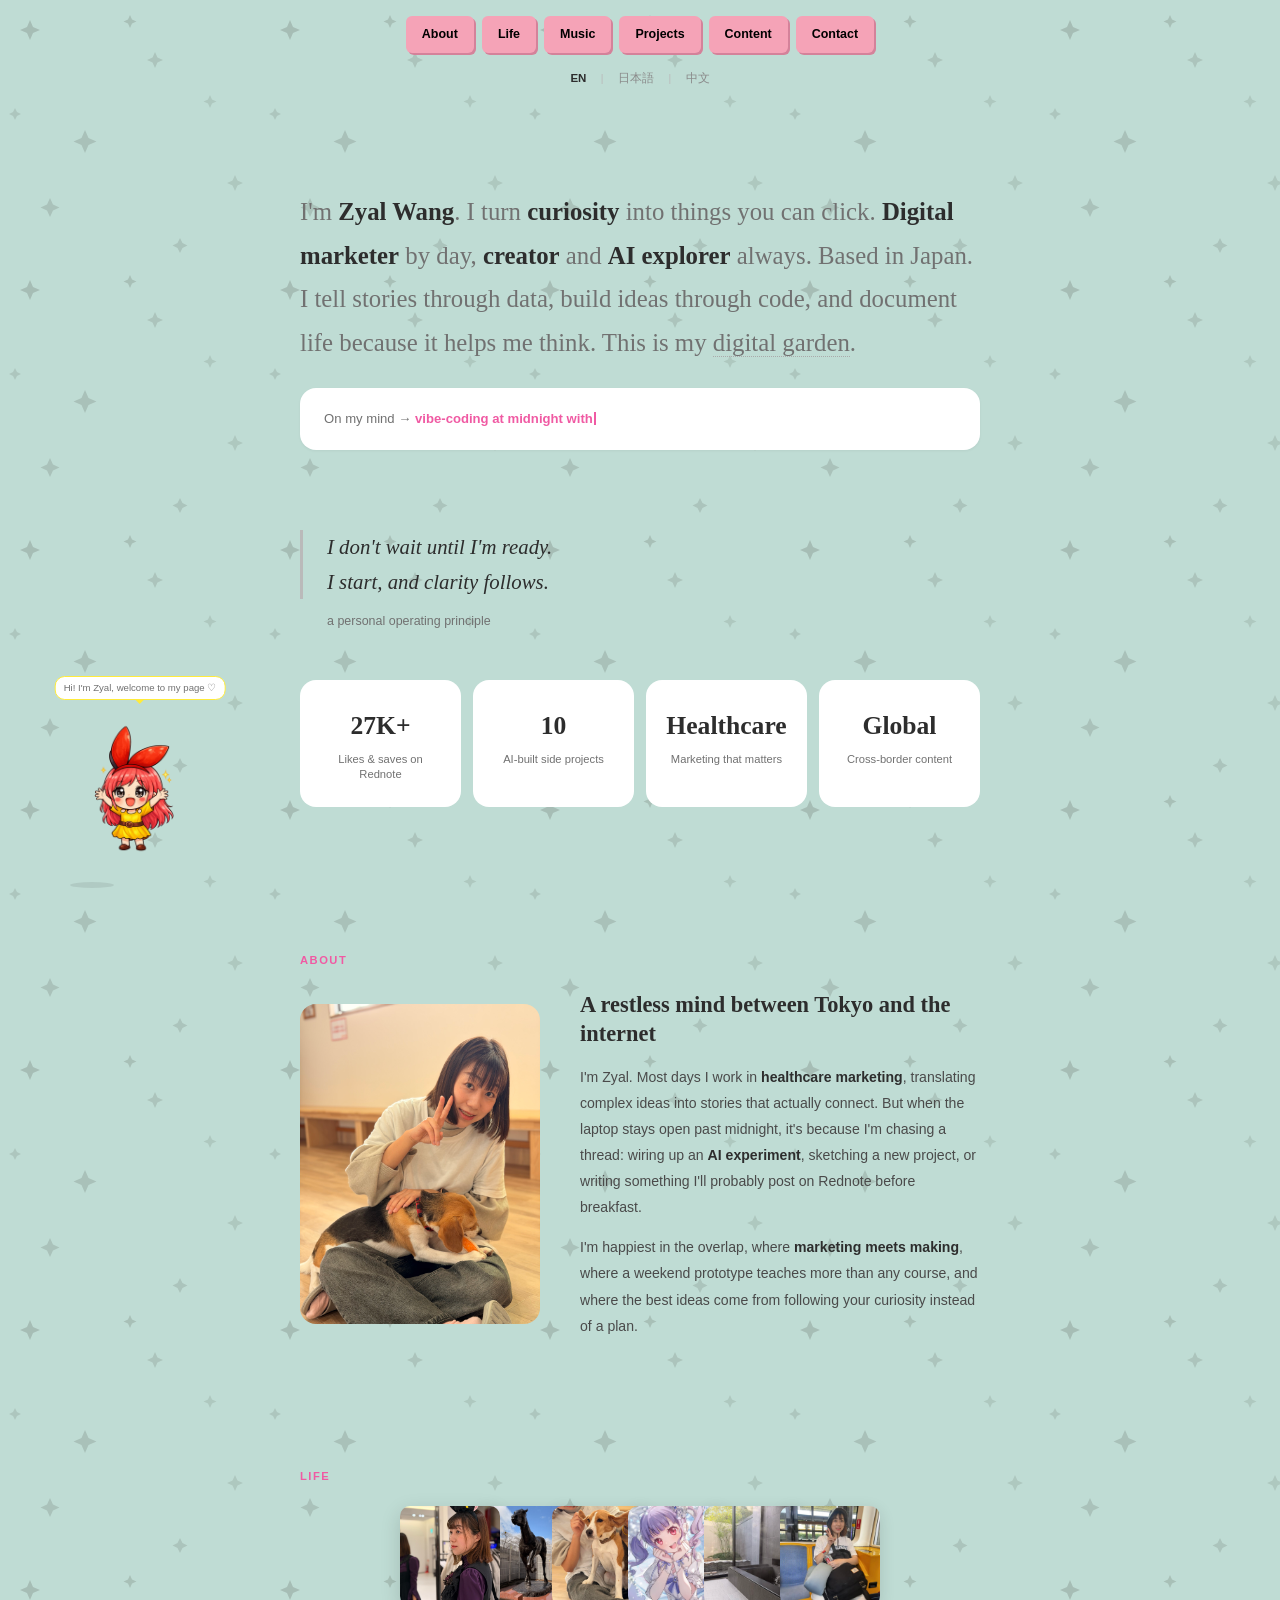
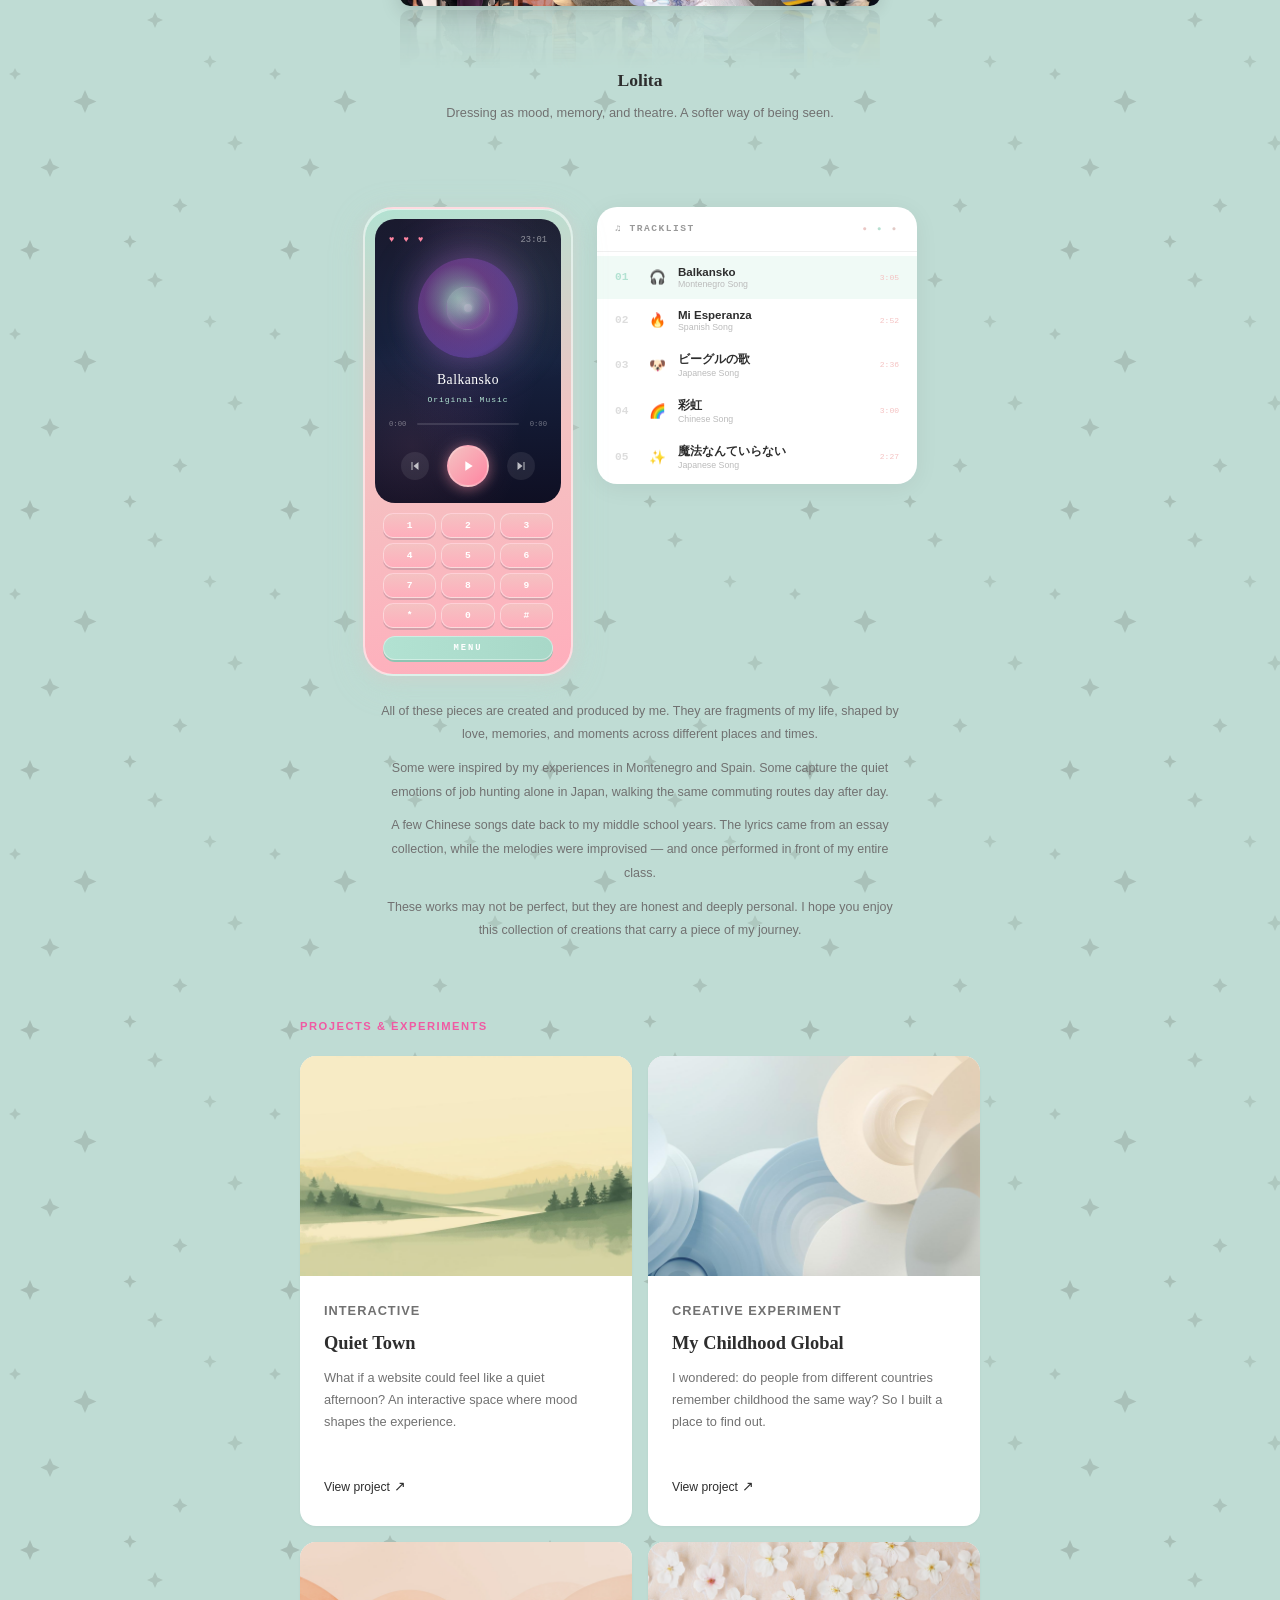
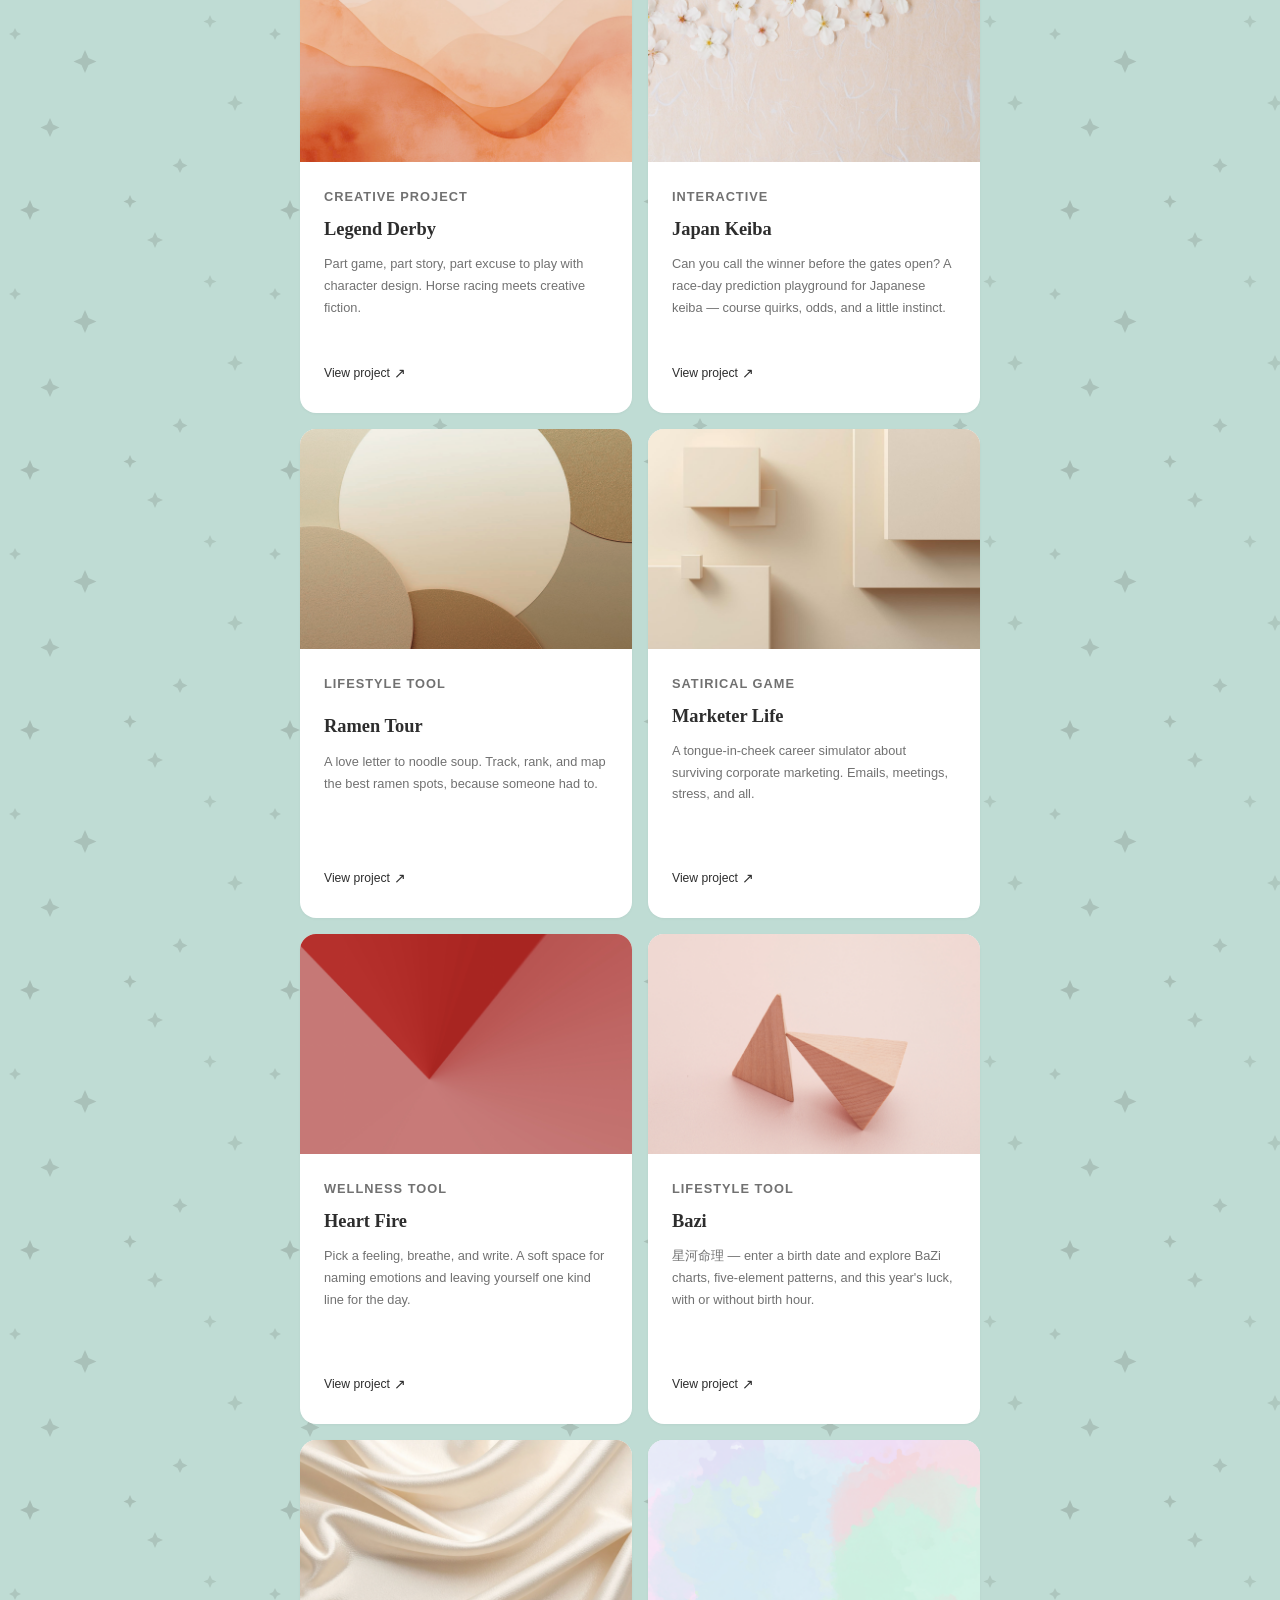
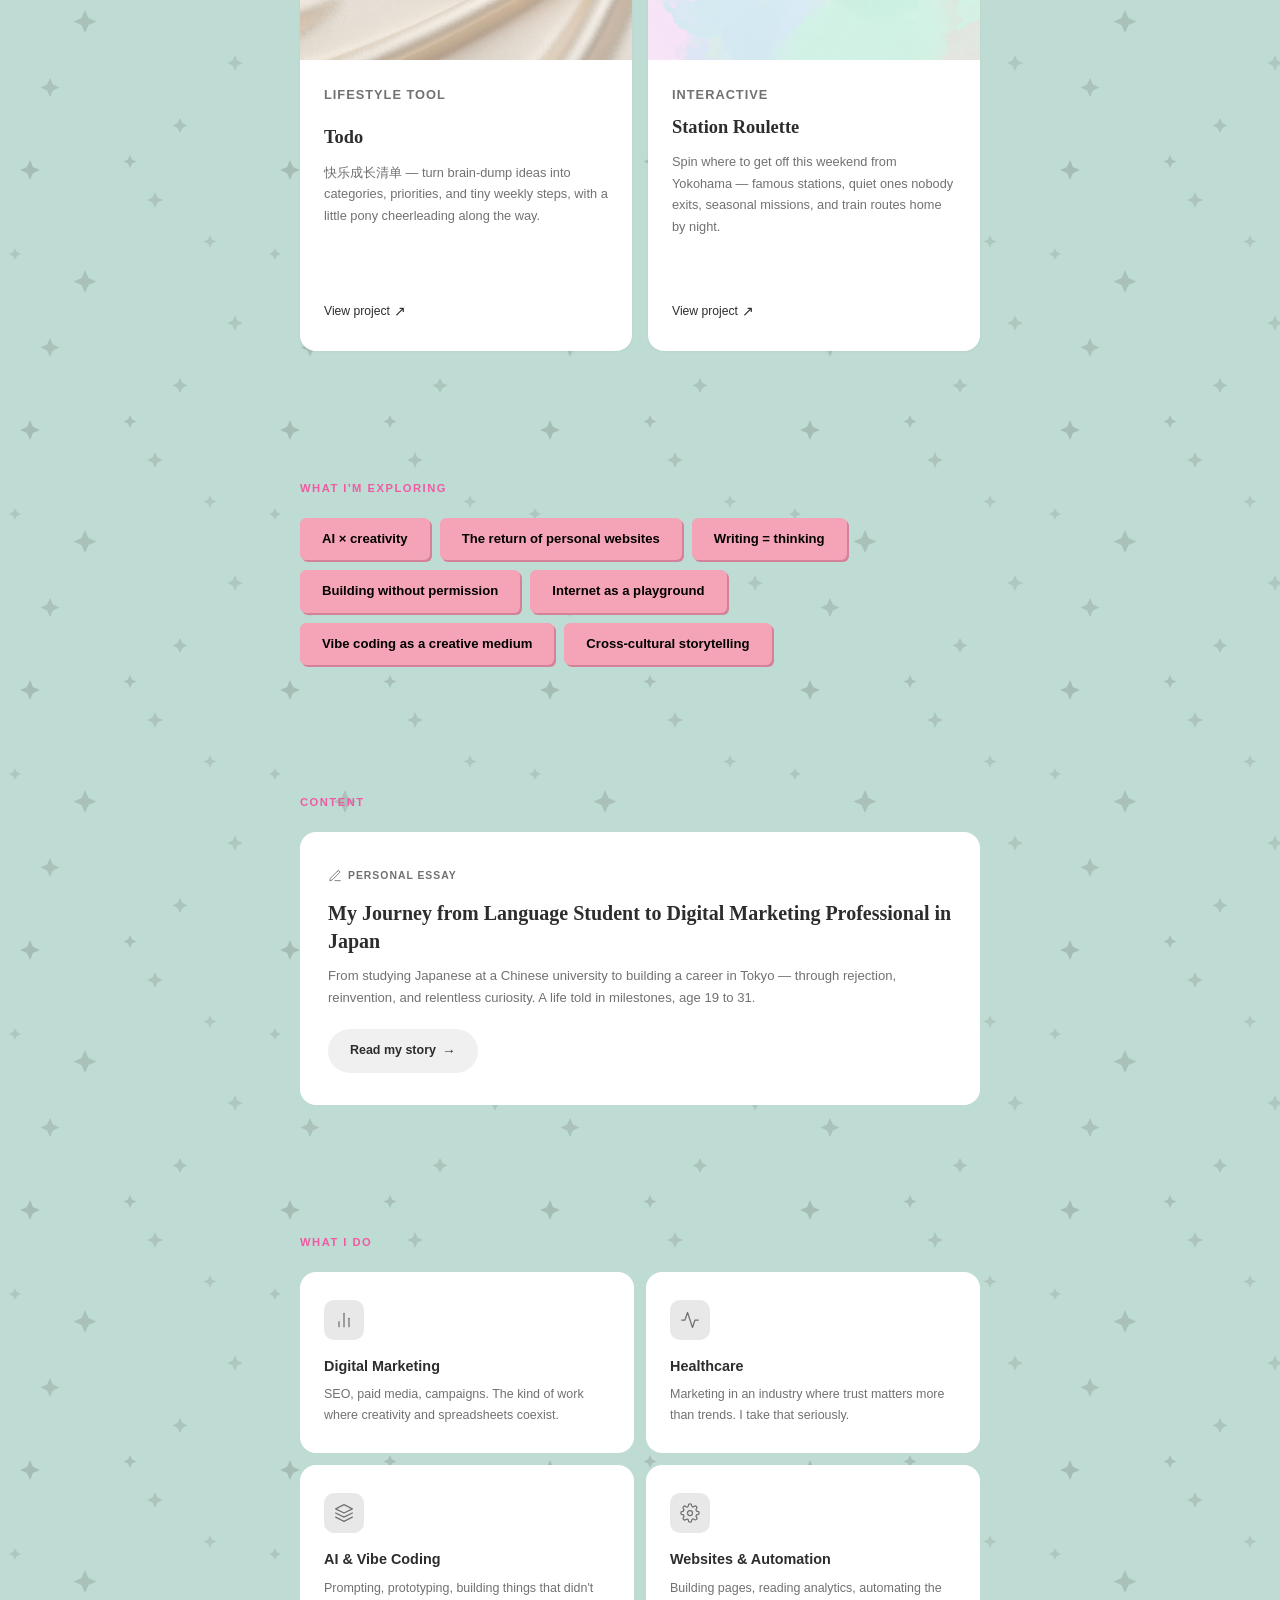
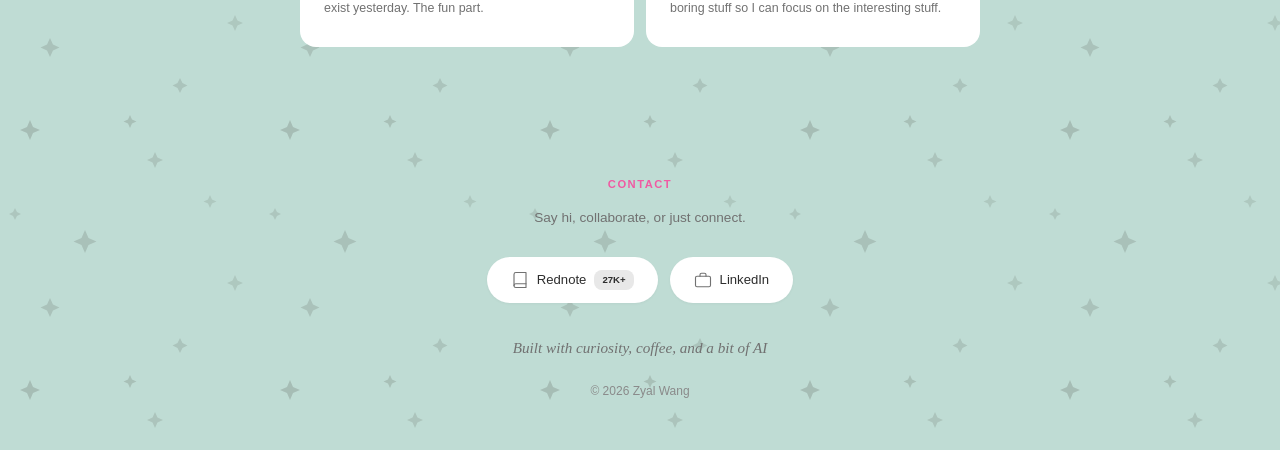
==== commit 708ba051: "Publish site updates: new projects, typewriter, and content sync. Co-authored-by: Cursor <cursoragen" ====
--- a/index.html
+++ b/index.html
@@ -917,7 +917,7 @@
         <div class="stat-label">Likes &amp; saves on Rednote</div>
       </div>
       <div class="card stat-card">
-        <div class="stat-number">6</div>
+        <div class="stat-number">10</div>
         <div class="stat-label">AI-built side projects</div>
       </div>
       <div class="card stat-card">
@@ -1120,6 +1120,54 @@
           <a href="https://marketer-life-career-dulx.bolt.host/" target="_blank" class="project-link">View project <span class="arrow">↗</span></a>
         </div>
       </div>
+      <div class="card project-card">
+        <div class="project-preview">
+          <img src="Xinhuo.png" alt="Heart Fire">
+        </div>
+        <div class="project-body">
+          <p class="project-meta">Wellness Tool</p>
+          <h3>Heart Fire</h3>
+          <p>Pick a feeling, breathe, and write. A soft space for naming emotions and leaving yourself one kind line for the day.</p>
+          <span class="project-origin">Made for nights when the mind is loud and needs a quieter page</span>
+          <a href="https://xinhuo.zyalwang.com/" target="_blank" class="project-link">View project <span class="arrow">↗</span></a>
+        </div>
+      </div>
+      <div class="card project-card">
+        <div class="project-preview">
+          <img src="Bazi.png" alt="Bazi">
+        </div>
+        <div class="project-body">
+          <p class="project-meta">Lifestyle Tool</p>
+          <h3>Bazi</h3>
+          <p>星河命理 — enter a birth date and explore BaZi charts, five-element patterns, and this year's luck, with or without birth hour.</p>
+          <span class="project-origin">A curiosity project about fate, timing, and Chinese metaphysics</span>
+          <a href="https://bazi.zyalwang.com/" target="_blank" class="project-link">View project <span class="arrow">↗</span></a>
+        </div>
+      </div>
+      <div class="card project-card">
+        <div class="project-preview">
+          <img src="Todo.png" alt="Todo">
+        </div>
+        <div class="project-body">
+          <p class="project-meta">Lifestyle Tool</p>
+          <h3>Todo</h3>
+          <p>快乐成长清单 — turn brain-dump ideas into categories, priorities, and tiny weekly steps, with a little pony cheerleading along the way.</p>
+          <span class="project-origin">Built so growth feels playful, not like another endless to-do list</span>
+          <a href="https://todo.zyalwang.com/" target="_blank" class="project-link">View project <span class="arrow">↗</span></a>
+        </div>
+      </div>
+      <div class="card project-card">
+        <div class="project-preview">
+          <img src="Station roulette.png" alt="Station Roulette">
+        </div>
+        <div class="project-body">
+          <p class="project-meta">Interactive</p>
+          <h3>Station Roulette</h3>
+          <p>Spin where to get off this weekend from Yokohama — famous stations, quiet ones nobody exits, seasonal missions, and train routes home by night.</p>
+          <span class="project-origin">For weekends that need a little chance instead of another plan</span>
+          <a href="https://station-roulette.zyalwang.com/" target="_blank" class="project-link">View project <span class="arrow">↗</span></a>
+        </div>
+      </div>
     </div>
   </section>
 
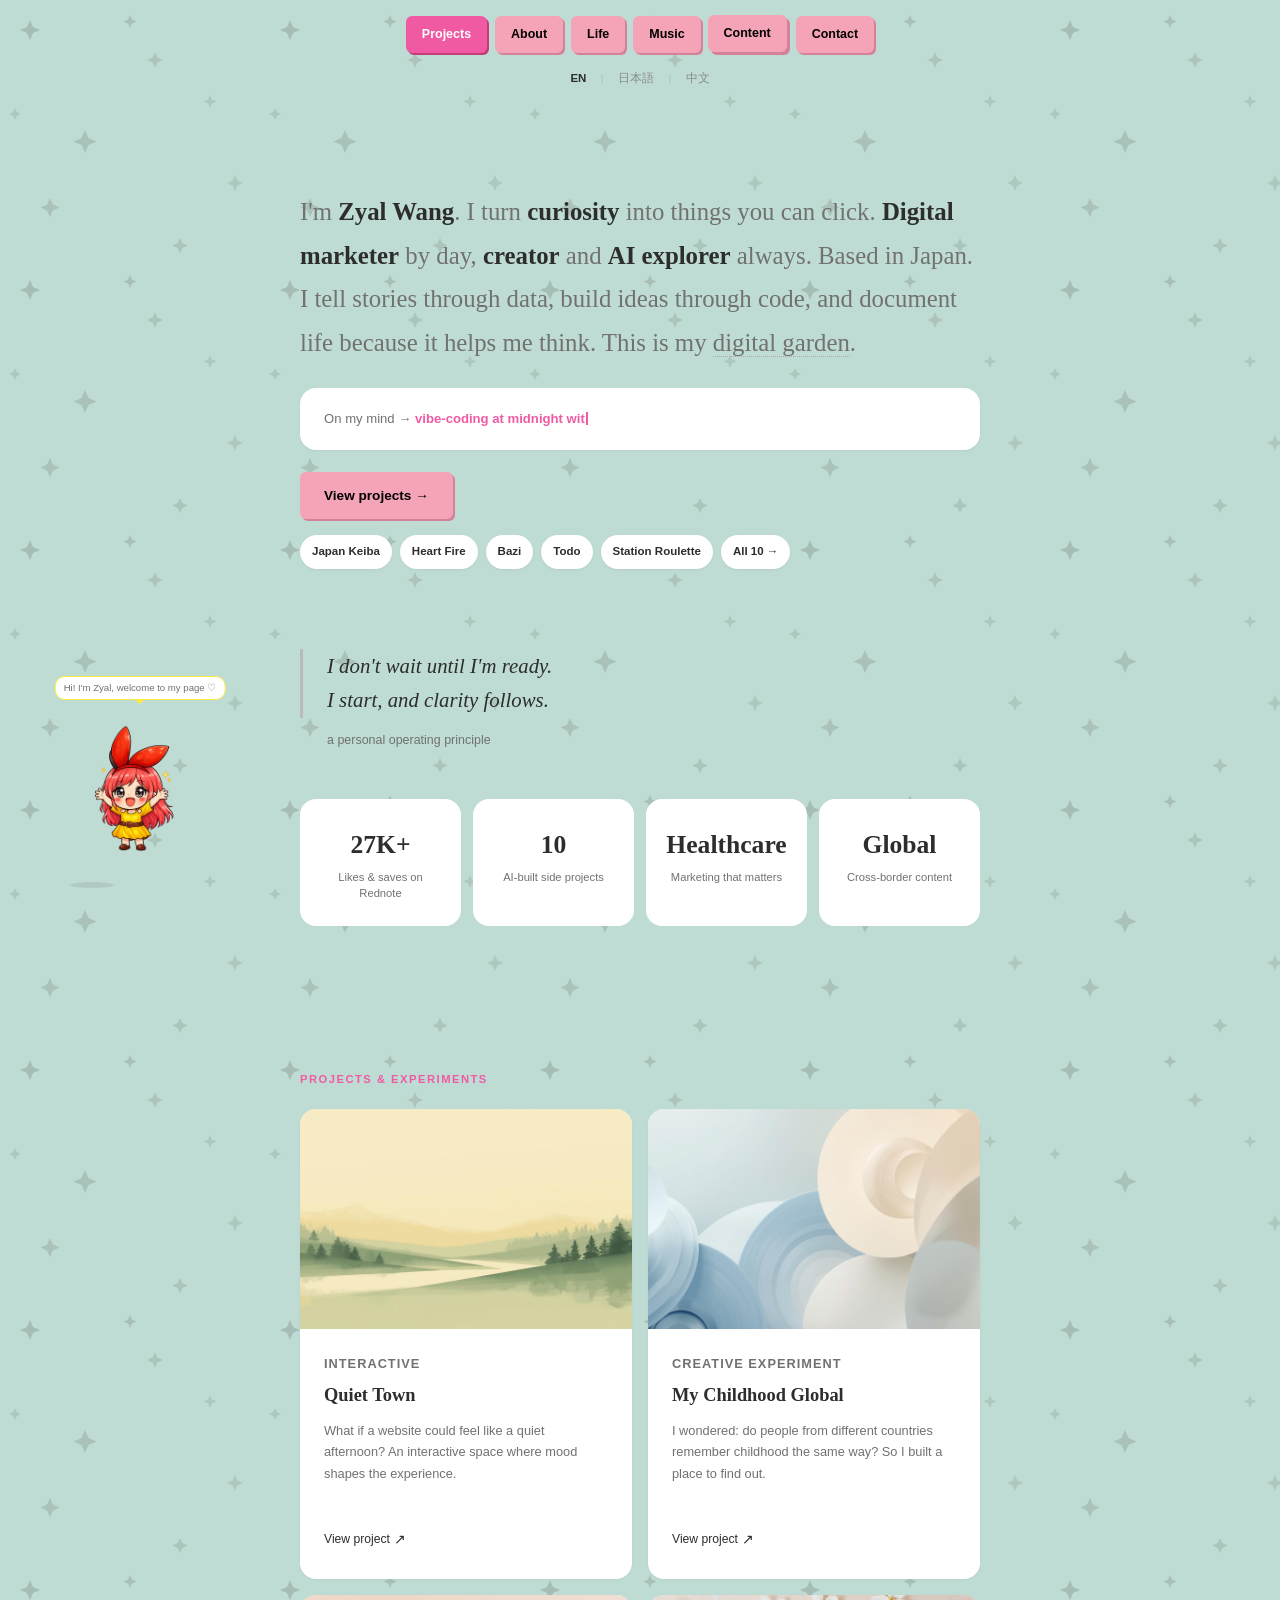
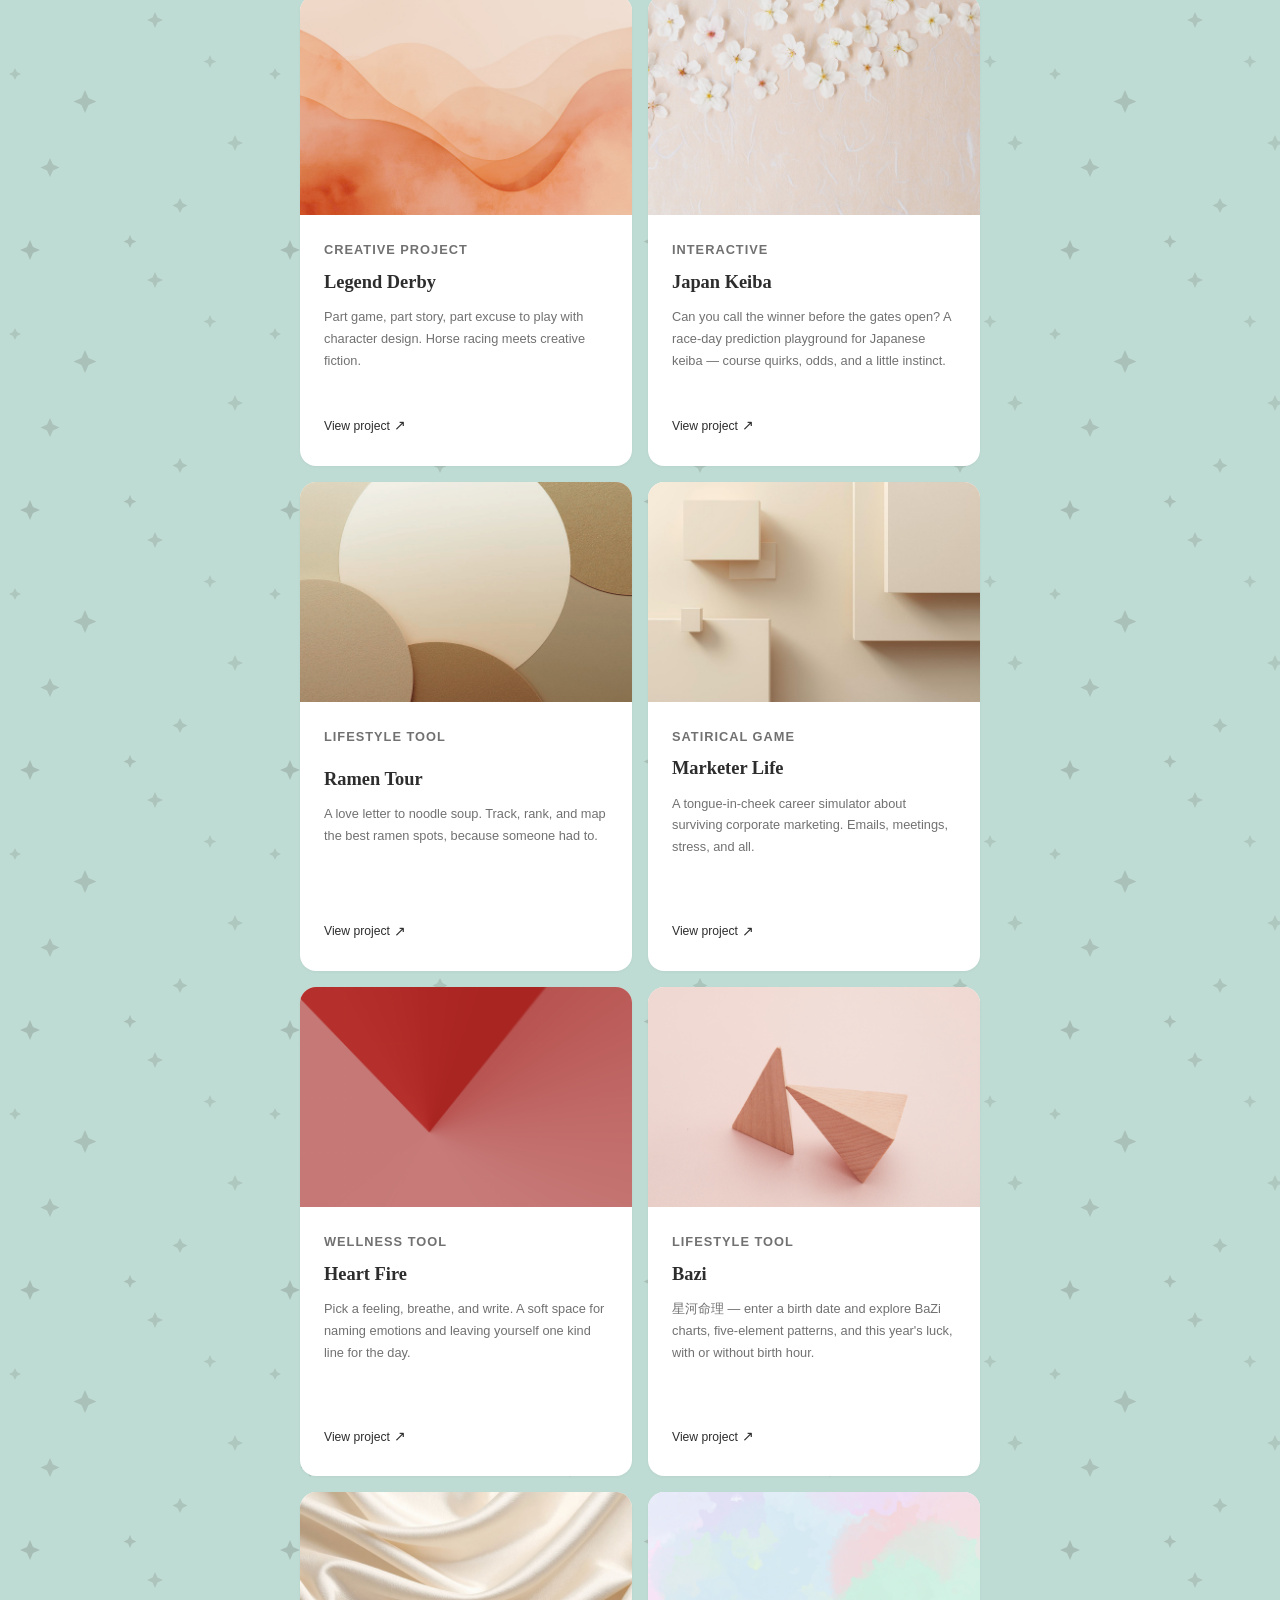
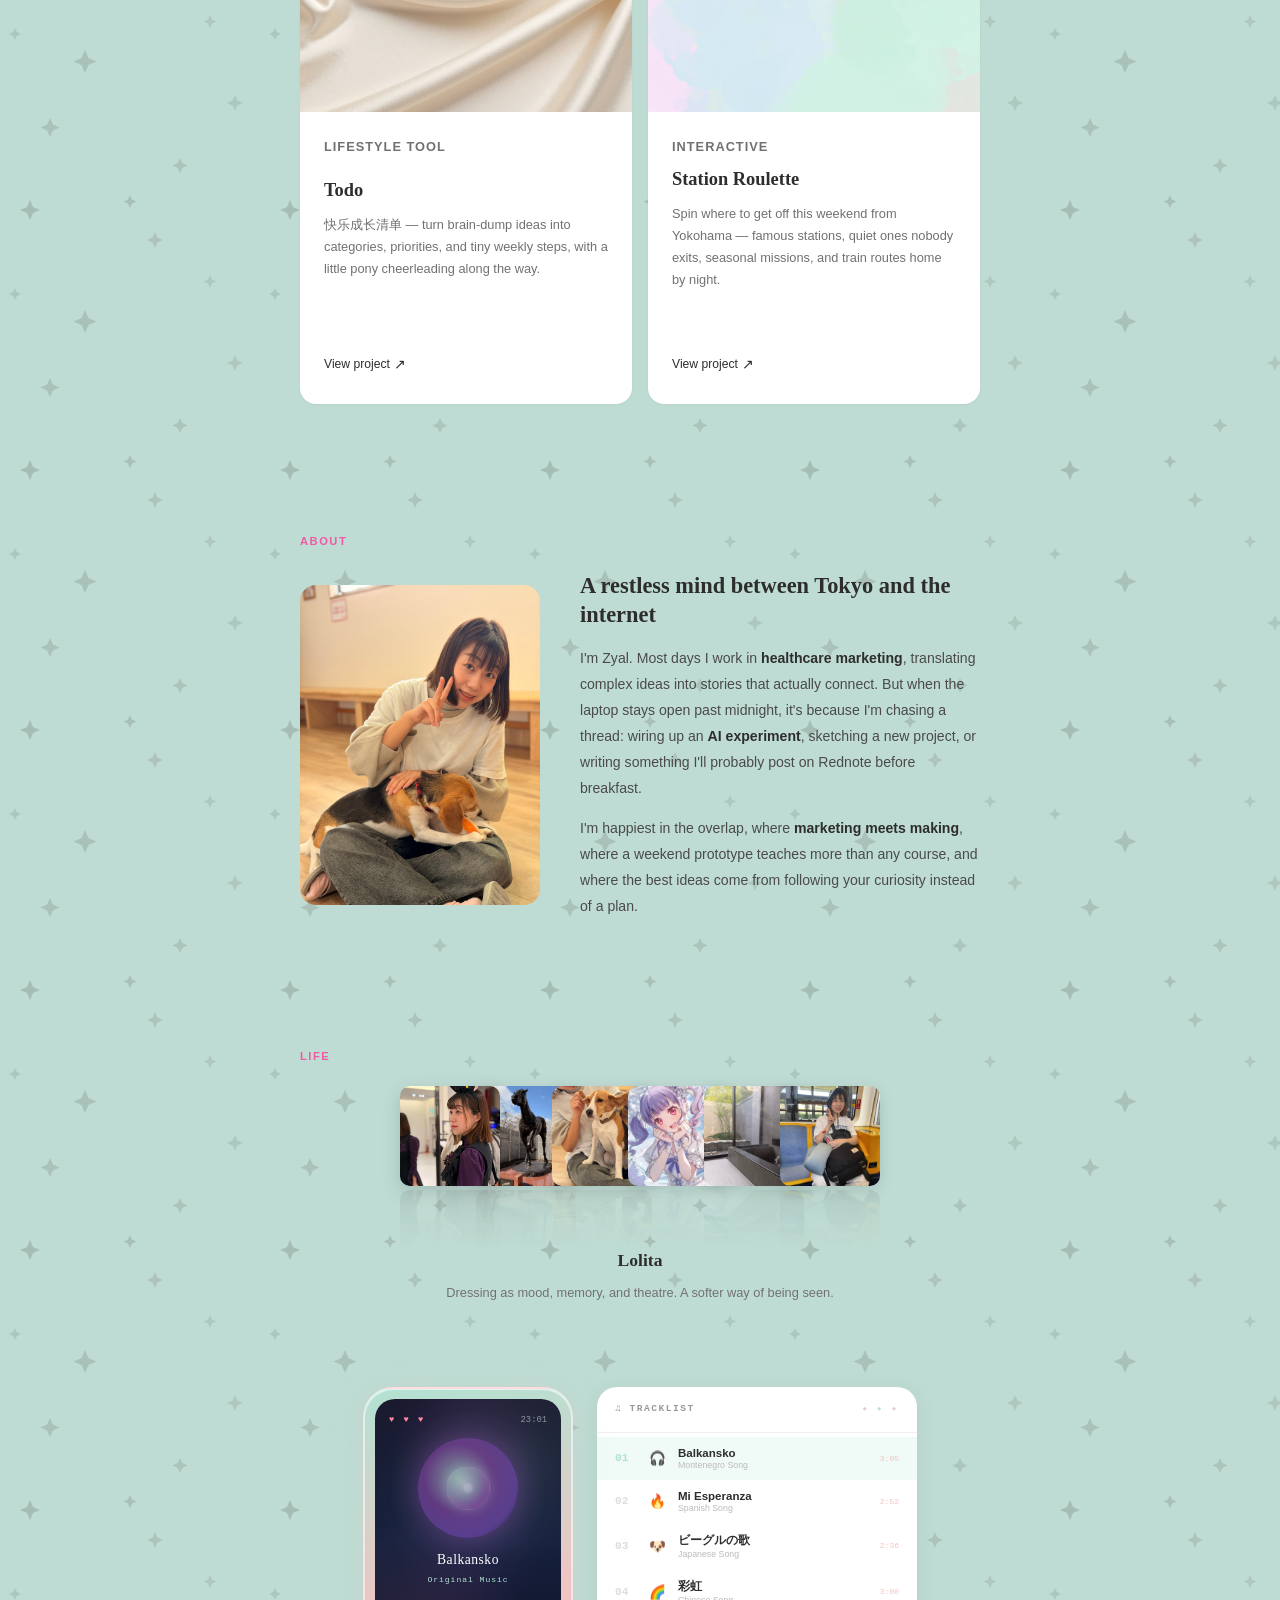
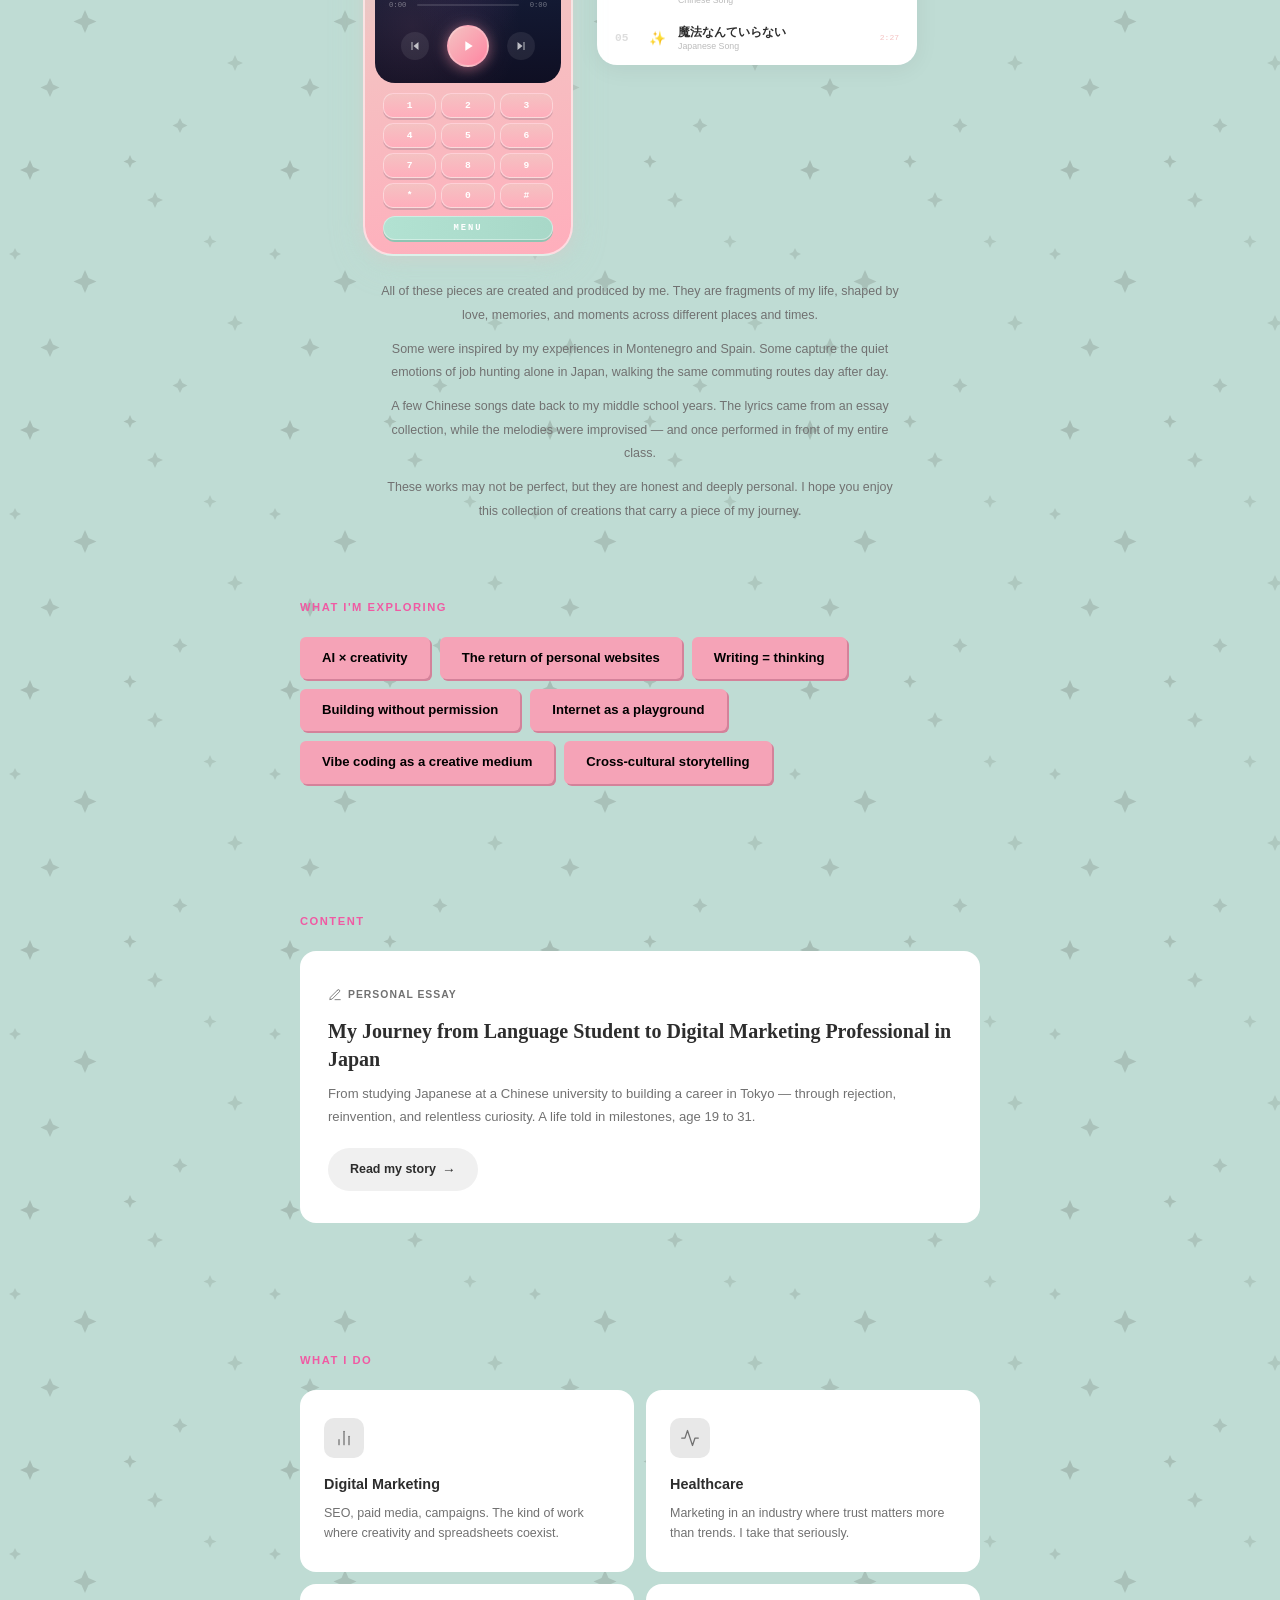
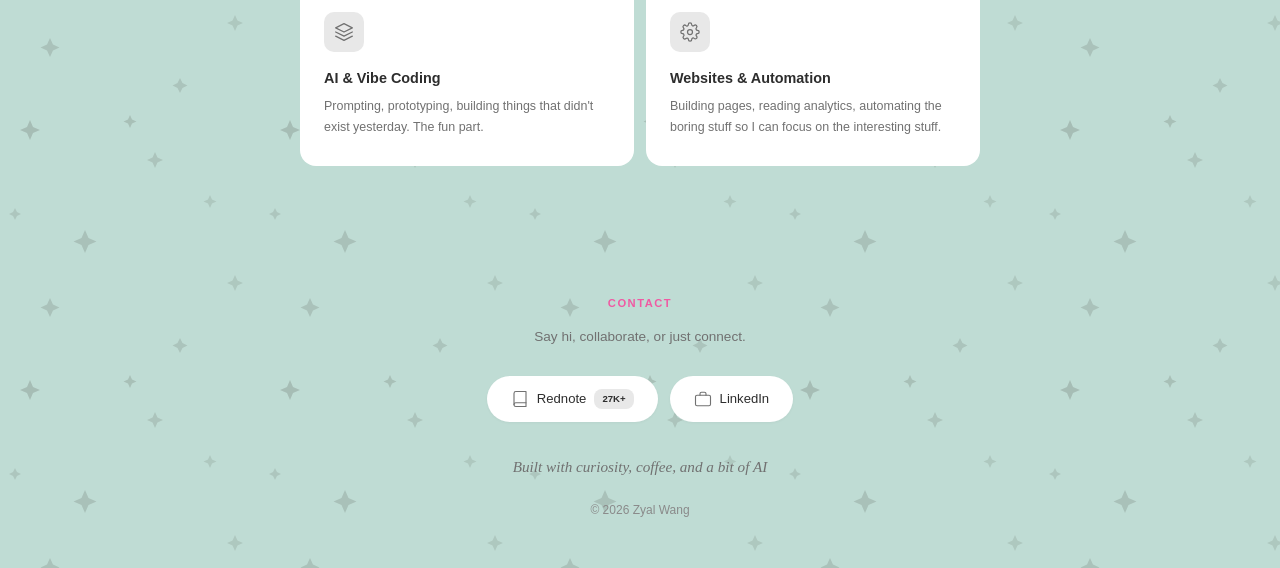
==== commit f9551977: "Surface projects earlier with hero CTA, nav emphasis, and section order. Co-authored-by: Cursor <cur" ====
--- a/index.html
+++ b/index.html
@@ -89,6 +89,40 @@
     }
     .nav-pill a:hover { transform: translate(-1px, -1px); box-shadow: 3px 3px 0 #d4829a; }
     .nav-pill a.active { box-shadow: 3px 3px 0 #d4829a; transform: translate(-1px, -1px); }
+    .nav-pill a.nav-projects {
+      background: #F05AA3;
+      color: #fff;
+      box-shadow: 2px 2px 0 #c43d7a;
+    }
+    .nav-pill a.nav-projects:hover,
+    .nav-pill a.nav-projects.active {
+      box-shadow: 3px 3px 0 #c43d7a;
+    }
+
+    .hero-actions { margin-top: 22px; }
+    .hero-cta {
+      display: inline-flex; align-items: center; gap: 6px;
+      font-size: 0.85rem; font-weight: 600; color: #000;
+      text-decoration: none; padding: 12px 24px; border-radius: 6px;
+      background: #F5A3B7; box-shadow: 2px 2px 0 #d4829a;
+      transition: transform 0.2s, box-shadow 0.2s;
+    }
+    .hero-cta:hover { transform: translate(-1px, -2px); box-shadow: 4px 4px 0 #d4829a; }
+    .project-spotlight {
+      display: flex; flex-wrap: wrap; gap: 8px;
+      margin-top: 16px;
+    }
+    .spotlight-chip {
+      font-size: 0.72rem; font-weight: 600; color: #2D2D2D;
+      text-decoration: none; padding: 7px 12px; border-radius: 999px;
+      background: #fff; box-shadow: 0 1px 3px rgba(0,0,0,0.06);
+      transition: transform 0.2s, box-shadow 0.2s, color 0.2s;
+    }
+    .spotlight-chip:hover {
+      transform: translateY(-1px);
+      color: #F05AA3;
+      box-shadow: 0 4px 12px rgba(240,90,163,0.18);
+    }
 
     /* ── Language switcher ── */
     .lang-bar {
@@ -868,10 +902,10 @@
 <!-- Nav -->
 <nav>
   <div class="nav-pill">
-    <a href="#about" class="active">About</a>
+    <a href="#projects" class="nav-projects active">Projects</a>
+    <a href="#about">About</a>
     <a href="#life" class="hide-mobile">Life</a>
     <a href="#music">Music</a>
-    <a href="#projects">Projects</a>
     <a href="#content">Content</a>
     <a href="#contact">Contact</a>
   </div>
@@ -898,6 +932,17 @@
       This is my <a href="#projects">digital garden</a>.
     </p>
     <p class="currently">On my mind → <span class="rotating-text"></span><span class="tw-cursor"></span></p>
+    <div class="hero-actions">
+      <a href="#projects" class="hero-cta">View projects →</a>
+    </div>
+    <div class="project-spotlight">
+      <a class="spotlight-chip" href="https://japan-keiba.lovable.app/" target="_blank">Japan Keiba</a>
+      <a class="spotlight-chip" href="https://xinhuo.zyalwang.com/" target="_blank">Heart Fire</a>
+      <a class="spotlight-chip" href="https://bazi.zyalwang.com/" target="_blank">Bazi</a>
+      <a class="spotlight-chip" href="https://todo.zyalwang.com/" target="_blank">Todo</a>
+      <a class="spotlight-chip" href="https://station-roulette.zyalwang.com/" target="_blank">Station Roulette</a>
+      <a class="spotlight-chip" href="#projects">All 10 →</a>
+    </div>
   </section>
 
   <!-- Manifesto -->
@@ -927,6 +972,133 @@
       <div class="card stat-card">
         <div class="stat-number">Global</div>
         <div class="stat-label">Cross-border content</div>
+      </div>
+    </div>
+  </section>
+
+  <!-- Projects -->
+  <section id="projects" class="fade-in visible">
+    <p class="section-label">Projects &amp; Experiments</p>
+    <div class="grid-2">
+      <div class="card project-card">
+        <div class="project-preview">
+          <img src="Quiet Town.jpeg" alt="Quiet Town">
+        </div>
+        <div class="project-body">
+          <p class="project-meta">Interactive</p>
+          <h3>Quiet Town</h3>
+          <p>What if a website could feel like a quiet afternoon? An interactive space where mood shapes the experience.</p>
+          <span class="project-origin">Built in one night to explore calm in digital space</span>
+          <a href="https://quiettown.lovable.app/" target="_blank" class="project-link">View project <span class="arrow">↗</span></a>
+        </div>
+      </div>
+      <div class="card project-card">
+        <div class="project-preview">
+          <img src="My Childhood Global.jpeg" alt="My Childhood Global">
+        </div>
+        <div class="project-body">
+          <p class="project-meta">Creative Experiment</p>
+          <h3>My Childhood Global</h3>
+          <p>I wondered: do people from different countries remember childhood the same way? So I built a place to find out.</p>
+          <span class="project-origin">Started from a late-night conversation about nostalgia</span>
+          <a href="https://my-childhood-global.lovable.app/" target="_blank" class="project-link">View project <span class="arrow">↗</span></a>
+        </div>
+      </div>
+      <div class="card project-card">
+        <div class="project-preview">
+          <img src="Legend Derby.jpeg" alt="Legend Derby">
+        </div>
+        <div class="project-body">
+          <p class="project-meta">Creative Project</p>
+          <h3>Legend Derby</h3>
+          <p>Part game, part story, part excuse to play with character design. Horse racing meets creative fiction.</p>
+          <span class="project-origin">An experiment in playful worldbuilding with AI</span>
+          <a href="https://legend-derby.lovable.app/" target="_blank" class="project-link">View project <span class="arrow">↗</span></a>
+        </div>
+      </div>
+      <div class="card project-card">
+        <div class="project-preview">
+          <img src="Japan Keiba.png" alt="Japan Keiba">
+        </div>
+        <div class="project-body">
+          <p class="project-meta">Interactive</p>
+          <h3>Japan Keiba</h3>
+          <p>Can you call the winner before the gates open? A race-day prediction playground for Japanese keiba — course quirks, odds, and a little instinct.</p>
+          <span class="project-origin">Built for horse lovers who treat every race like a puzzle</span>
+          <a href="https://japan-keiba.lovable.app/" target="_blank" class="project-link">View project <span class="arrow">↗</span></a>
+        </div>
+      </div>
+      <div class="card project-card">
+        <div class="project-preview">
+          <img src="Ramen Tour.jpeg" alt="Ramen Tour">
+        </div>
+        <div class="project-body">
+          <p class="project-meta">Lifestyle Tool</p>
+          <h3>Ramen Tour</h3>
+          <p>A love letter to noodle soup. Track, rank, and map the best ramen spots, because someone had to.</p>
+          <span class="project-origin">Born from eating too much ramen and wanting to rank it all</span>
+          <a href="https://ramen-tour.lovable.app/" target="_blank" class="project-link">View project <span class="arrow">↗</span></a>
+        </div>
+      </div>
+      <div class="card project-card">
+        <div class="project-preview">
+          <img src="Marketer Life.jpeg" alt="Marketer Life">
+        </div>
+        <div class="project-body">
+          <p class="project-meta">Satirical Game</p>
+          <h3>Marketer Life</h3>
+          <p>A tongue-in-cheek career simulator about surviving corporate marketing. Emails, meetings, stress, and all.</p>
+          <span class="project-origin">Made because if you can't laugh at the job, what can you do</span>
+          <a href="https://marketer-life-career-dulx.bolt.host/" target="_blank" class="project-link">View project <span class="arrow">↗</span></a>
+        </div>
+      </div>
+      <div class="card project-card">
+        <div class="project-preview">
+          <img src="Xinhuo.png" alt="Heart Fire">
+        </div>
+        <div class="project-body">
+          <p class="project-meta">Wellness Tool</p>
+          <h3>Heart Fire</h3>
+          <p>Pick a feeling, breathe, and write. A soft space for naming emotions and leaving yourself one kind line for the day.</p>
+          <span class="project-origin">Made for nights when the mind is loud and needs a quieter page</span>
+          <a href="https://xinhuo.zyalwang.com/" target="_blank" class="project-link">View project <span class="arrow">↗</span></a>
+        </div>
+      </div>
+      <div class="card project-card">
+        <div class="project-preview">
+          <img src="Bazi.png" alt="Bazi">
+        </div>
+        <div class="project-body">
+          <p class="project-meta">Lifestyle Tool</p>
+          <h3>Bazi</h3>
+          <p>星河命理 — enter a birth date and explore BaZi charts, five-element patterns, and this year's luck, with or without birth hour.</p>
+          <span class="project-origin">A curiosity project about fate, timing, and Chinese metaphysics</span>
+          <a href="https://bazi.zyalwang.com/" target="_blank" class="project-link">View project <span class="arrow">↗</span></a>
+        </div>
+      </div>
+      <div class="card project-card">
+        <div class="project-preview">
+          <img src="Todo.png" alt="Todo">
+        </div>
+        <div class="project-body">
+          <p class="project-meta">Lifestyle Tool</p>
+          <h3>Todo</h3>
+          <p>快乐成长清单 — turn brain-dump ideas into categories, priorities, and tiny weekly steps, with a little pony cheerleading along the way.</p>
+          <span class="project-origin">Built so growth feels playful, not like another endless to-do list</span>
+          <a href="https://todo.zyalwang.com/" target="_blank" class="project-link">View project <span class="arrow">↗</span></a>
+        </div>
+      </div>
+      <div class="card project-card">
+        <div class="project-preview">
+          <img src="Station roulette.png" alt="Station Roulette">
+        </div>
+        <div class="project-body">
+          <p class="project-meta">Interactive</p>
+          <h3>Station Roulette</h3>
+          <p>Spin where to get off this weekend from Yokohama — famous stations, quiet ones nobody exits, seasonal missions, and train routes home by night.</p>
+          <span class="project-origin">For weekends that need a little chance instead of another plan</span>
+          <a href="https://station-roulette.zyalwang.com/" target="_blank" class="project-link">View project <span class="arrow">↗</span></a>
+        </div>
       </div>
     </div>
   </section>
@@ -1044,133 +1216,6 @@
     </div>
   </div>
 
-  <!-- Projects -->
-  <section id="projects" class="fade-in visible">
-    <p class="section-label">Projects &amp; Experiments</p>
-    <div class="grid-2">
-      <div class="card project-card">
-        <div class="project-preview">
-          <img src="Quiet Town.jpeg" alt="Quiet Town">
-        </div>
-        <div class="project-body">
-          <p class="project-meta">Interactive</p>
-          <h3>Quiet Town</h3>
-          <p>What if a website could feel like a quiet afternoon? An interactive space where mood shapes the experience.</p>
-          <span class="project-origin">Built in one night to explore calm in digital space</span>
-          <a href="https://quiettown.lovable.app/" target="_blank" class="project-link">View project <span class="arrow">↗</span></a>
-        </div>
-      </div>
-      <div class="card project-card">
-        <div class="project-preview">
-          <img src="My Childhood Global.jpeg" alt="My Childhood Global">
-        </div>
-        <div class="project-body">
-          <p class="project-meta">Creative Experiment</p>
-          <h3>My Childhood Global</h3>
-          <p>I wondered: do people from different countries remember childhood the same way? So I built a place to find out.</p>
-          <span class="project-origin">Started from a late-night conversation about nostalgia</span>
-          <a href="https://my-childhood-global.lovable.app/" target="_blank" class="project-link">View project <span class="arrow">↗</span></a>
-        </div>
-      </div>
-      <div class="card project-card">
-        <div class="project-preview">
-          <img src="Legend Derby.jpeg" alt="Legend Derby">
-        </div>
-        <div class="project-body">
-          <p class="project-meta">Creative Project</p>
-          <h3>Legend Derby</h3>
-          <p>Part game, part story, part excuse to play with character design. Horse racing meets creative fiction.</p>
-          <span class="project-origin">An experiment in playful worldbuilding with AI</span>
-          <a href="https://legend-derby.lovable.app/" target="_blank" class="project-link">View project <span class="arrow">↗</span></a>
-        </div>
-      </div>
-      <div class="card project-card">
-        <div class="project-preview">
-          <img src="Japan Keiba.png" alt="Japan Keiba">
-        </div>
-        <div class="project-body">
-          <p class="project-meta">Interactive</p>
-          <h3>Japan Keiba</h3>
-          <p>Can you call the winner before the gates open? A race-day prediction playground for Japanese keiba — course quirks, odds, and a little instinct.</p>
-          <span class="project-origin">Built for horse lovers who treat every race like a puzzle</span>
-          <a href="https://japan-keiba.lovable.app/" target="_blank" class="project-link">View project <span class="arrow">↗</span></a>
-        </div>
-      </div>
-      <div class="card project-card">
-        <div class="project-preview">
-          <img src="Ramen Tour.jpeg" alt="Ramen Tour">
-        </div>
-        <div class="project-body">
-          <p class="project-meta">Lifestyle Tool</p>
-          <h3>Ramen Tour</h3>
-          <p>A love letter to noodle soup. Track, rank, and map the best ramen spots, because someone had to.</p>
-          <span class="project-origin">Born from eating too much ramen and wanting to rank it all</span>
-          <a href="https://ramen-tour.lovable.app/" target="_blank" class="project-link">View project <span class="arrow">↗</span></a>
-        </div>
-      </div>
-      <div class="card project-card">
-        <div class="project-preview">
-          <img src="Marketer Life.jpeg" alt="Marketer Life">
-        </div>
-        <div class="project-body">
-          <p class="project-meta">Satirical Game</p>
-          <h3>Marketer Life</h3>
-          <p>A tongue-in-cheek career simulator about surviving corporate marketing. Emails, meetings, stress, and all.</p>
-          <span class="project-origin">Made because if you can't laugh at the job, what can you do</span>
-          <a href="https://marketer-life-career-dulx.bolt.host/" target="_blank" class="project-link">View project <span class="arrow">↗</span></a>
-        </div>
-      </div>
-      <div class="card project-card">
-        <div class="project-preview">
-          <img src="Xinhuo.png" alt="Heart Fire">
-        </div>
-        <div class="project-body">
-          <p class="project-meta">Wellness Tool</p>
-          <h3>Heart Fire</h3>
-          <p>Pick a feeling, breathe, and write. A soft space for naming emotions and leaving yourself one kind line for the day.</p>
-          <span class="project-origin">Made for nights when the mind is loud and needs a quieter page</span>
-          <a href="https://xinhuo.zyalwang.com/" target="_blank" class="project-link">View project <span class="arrow">↗</span></a>
-        </div>
-      </div>
-      <div class="card project-card">
-        <div class="project-preview">
-          <img src="Bazi.png" alt="Bazi">
-        </div>
-        <div class="project-body">
-          <p class="project-meta">Lifestyle Tool</p>
-          <h3>Bazi</h3>
-          <p>星河命理 — enter a birth date and explore BaZi charts, five-element patterns, and this year's luck, with or without birth hour.</p>
-          <span class="project-origin">A curiosity project about fate, timing, and Chinese metaphysics</span>
-          <a href="https://bazi.zyalwang.com/" target="_blank" class="project-link">View project <span class="arrow">↗</span></a>
-        </div>
-      </div>
-      <div class="card project-card">
-        <div class="project-preview">
-          <img src="Todo.png" alt="Todo">
-        </div>
-        <div class="project-body">
-          <p class="project-meta">Lifestyle Tool</p>
-          <h3>Todo</h3>
-          <p>快乐成长清单 — turn brain-dump ideas into categories, priorities, and tiny weekly steps, with a little pony cheerleading along the way.</p>
-          <span class="project-origin">Built so growth feels playful, not like another endless to-do list</span>
-          <a href="https://todo.zyalwang.com/" target="_blank" class="project-link">View project <span class="arrow">↗</span></a>
-        </div>
-      </div>
-      <div class="card project-card">
-        <div class="project-preview">
-          <img src="Station roulette.png" alt="Station Roulette">
-        </div>
-        <div class="project-body">
-          <p class="project-meta">Interactive</p>
-          <h3>Station Roulette</h3>
-          <p>Spin where to get off this weekend from Yokohama — famous stations, quiet ones nobody exits, seasonal missions, and train routes home by night.</p>
-          <span class="project-origin">For weekends that need a little chance instead of another plan</span>
-          <a href="https://station-roulette.zyalwang.com/" target="_blank" class="project-link">View project <span class="arrow">↗</span></a>
-        </div>
-      </div>
-    </div>
-  </section>
-
   <!-- Exploring -->
   <section id="exploring" class="fade-in visible">
     <p class="section-label">What I'm Exploring</p>
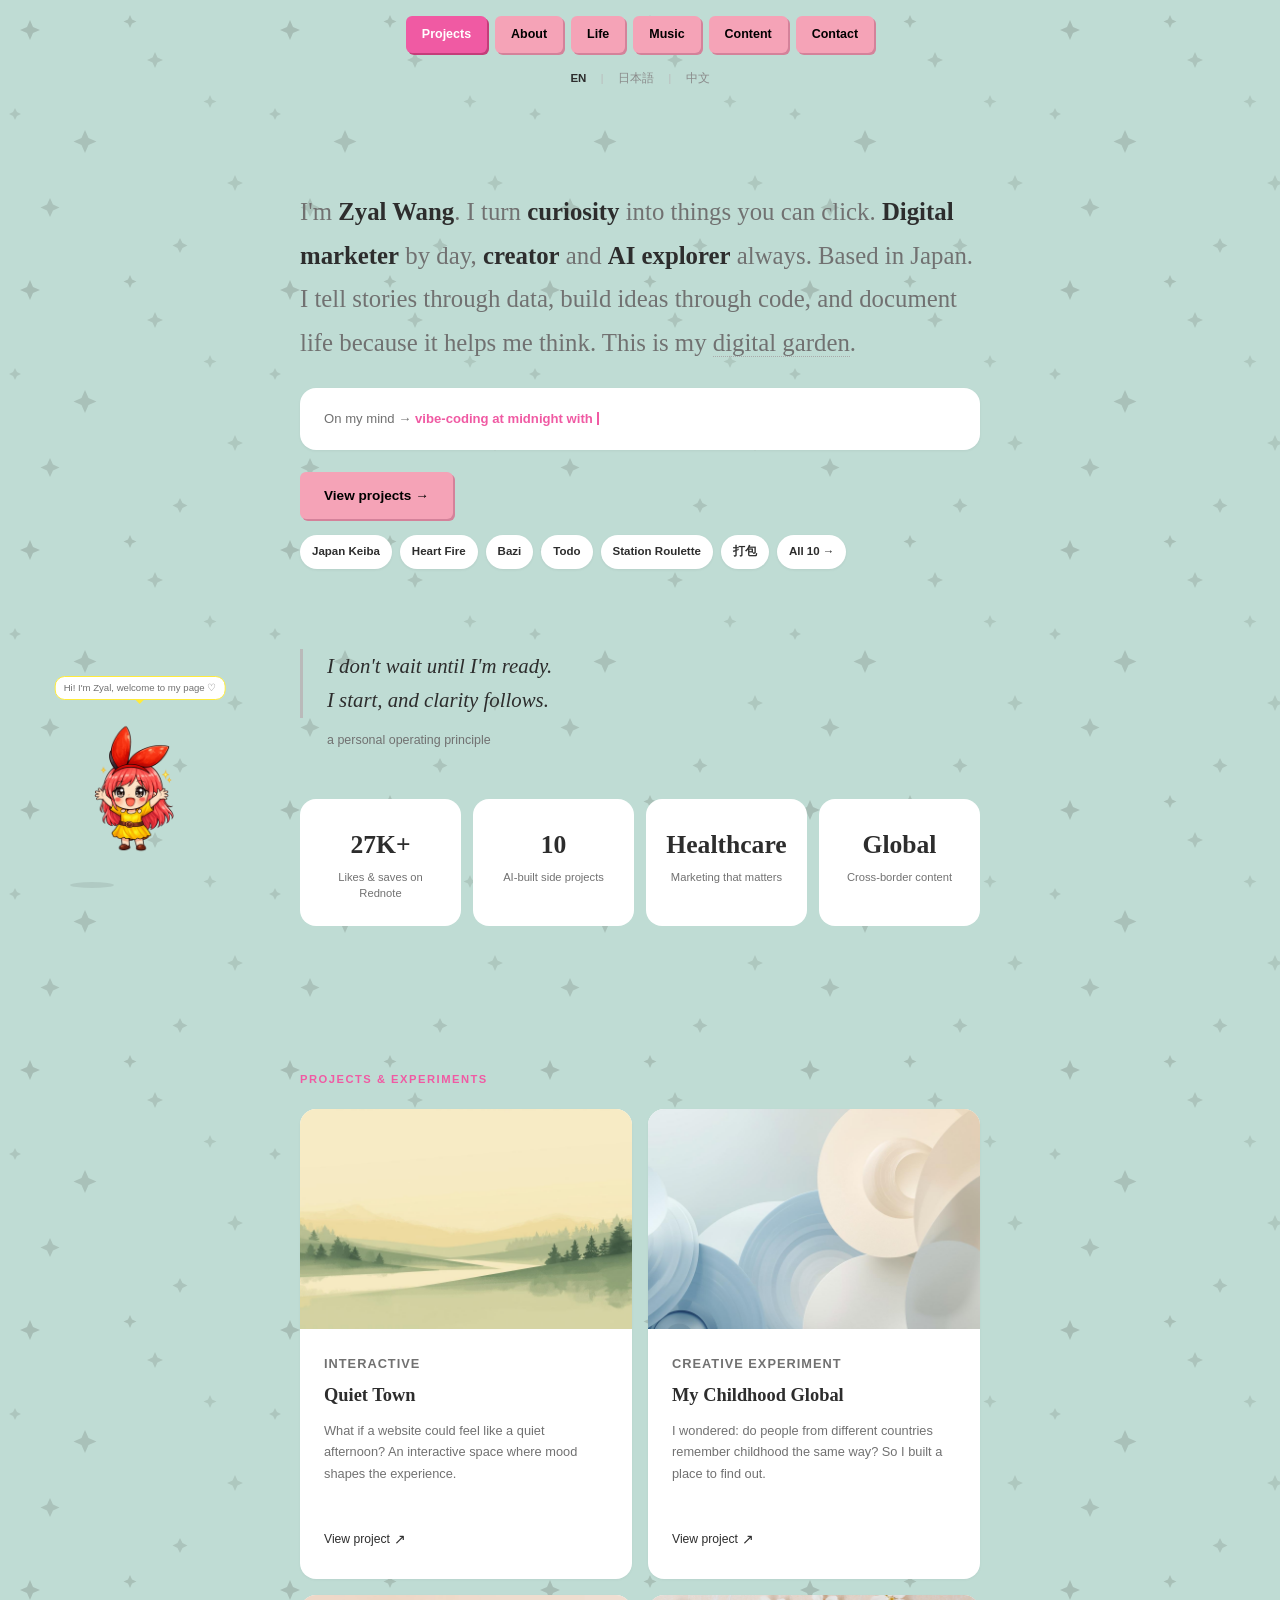
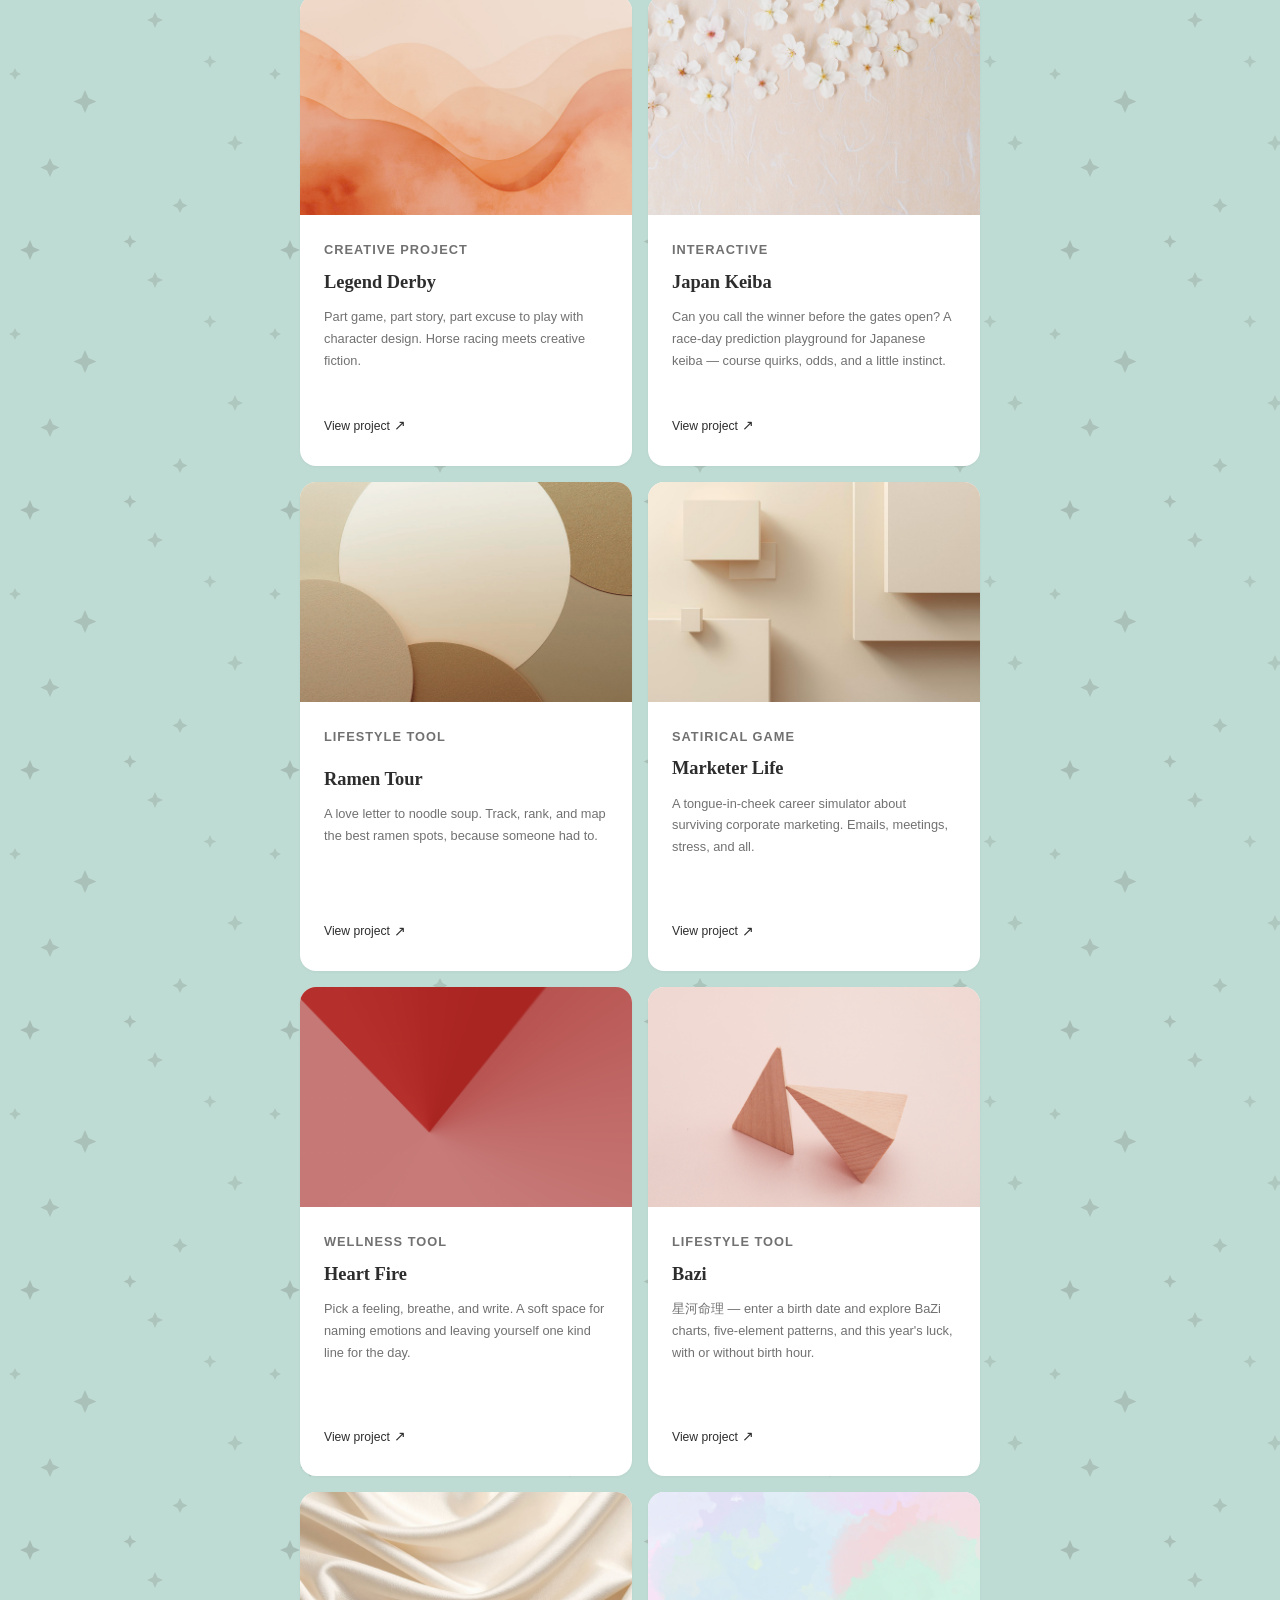
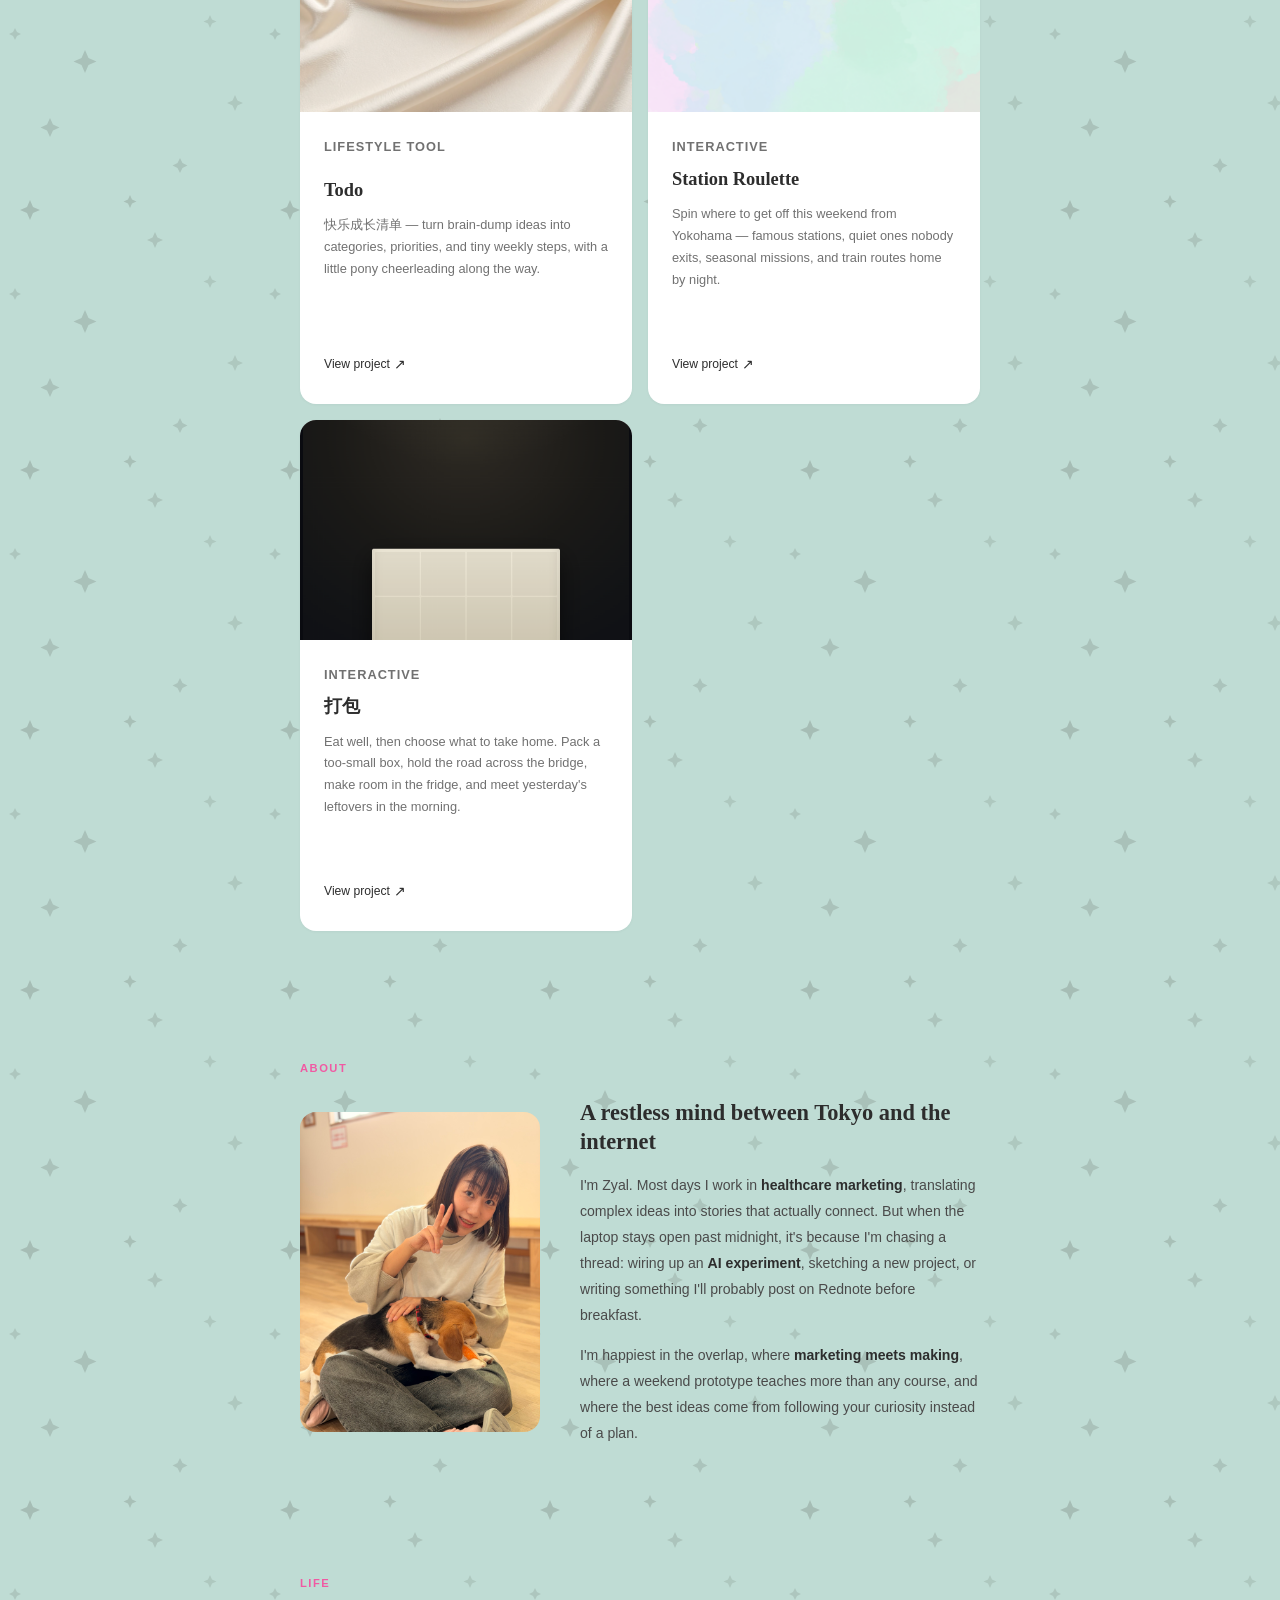
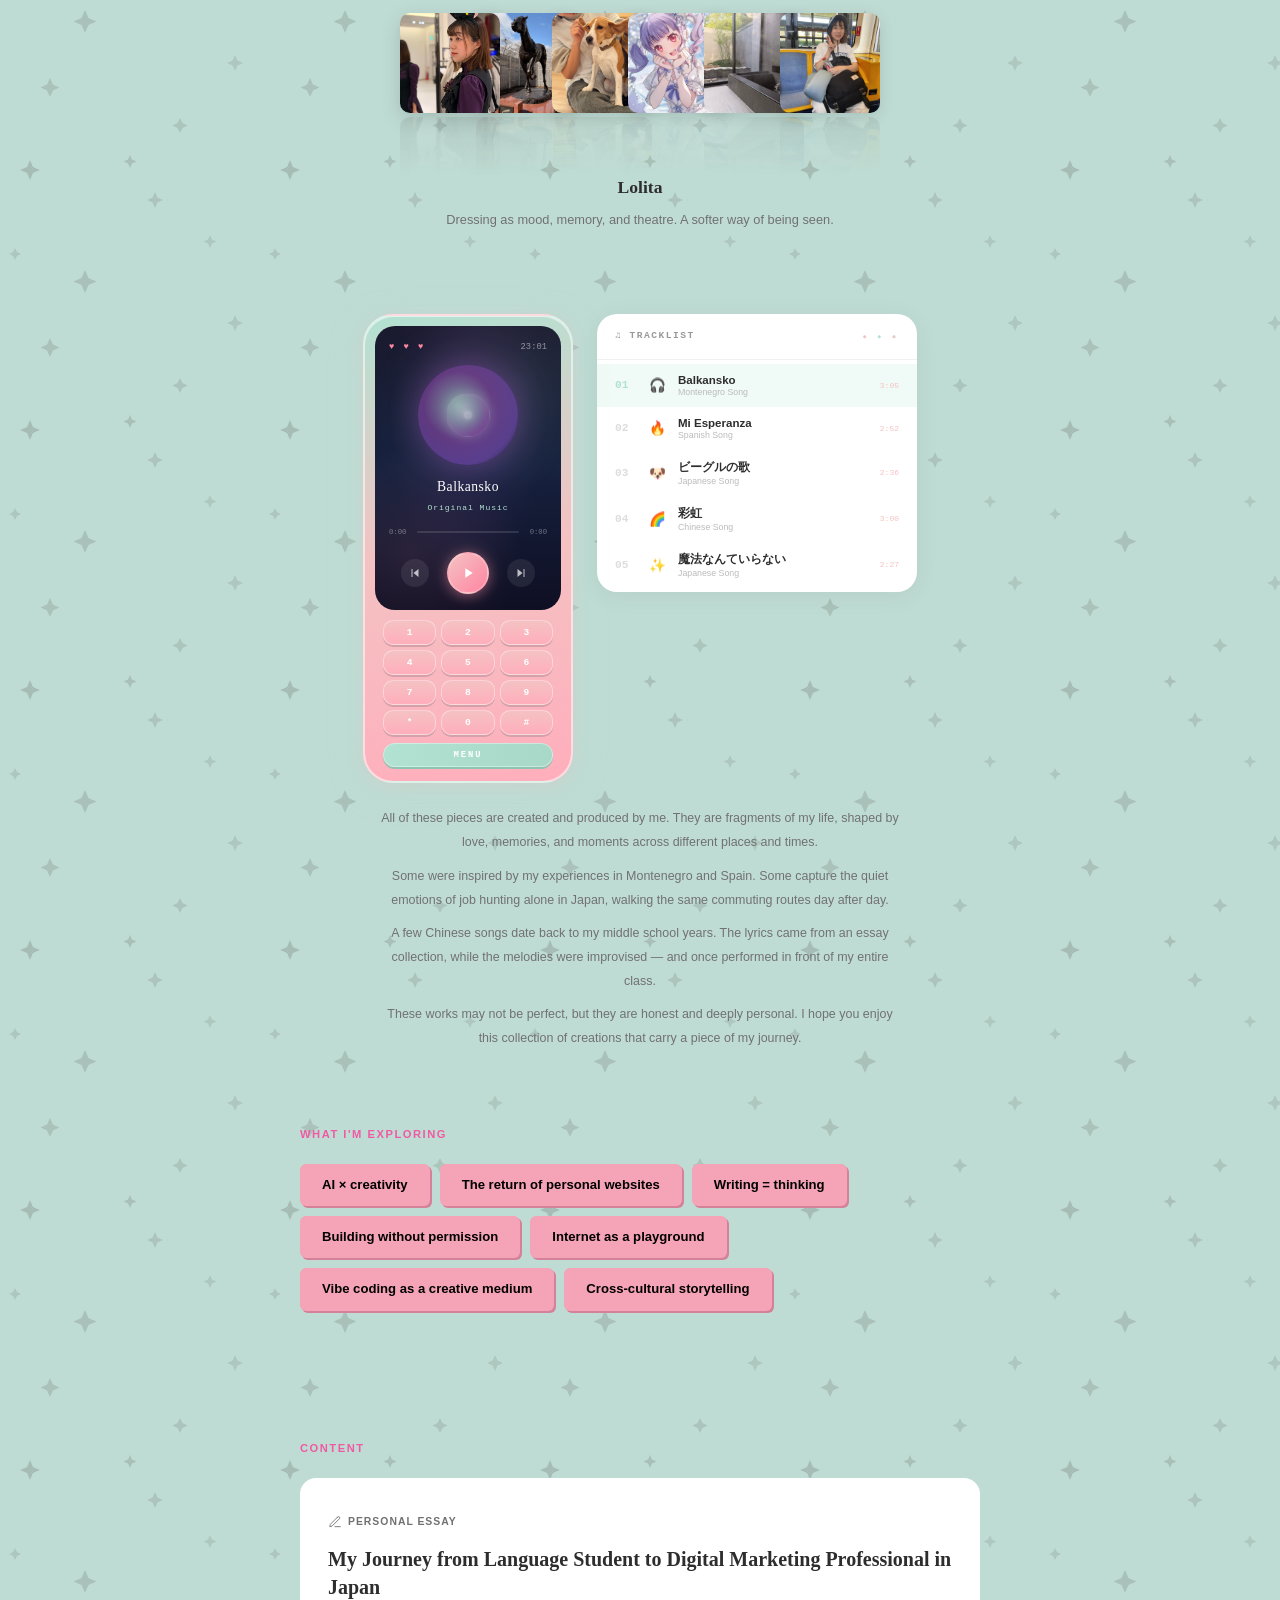
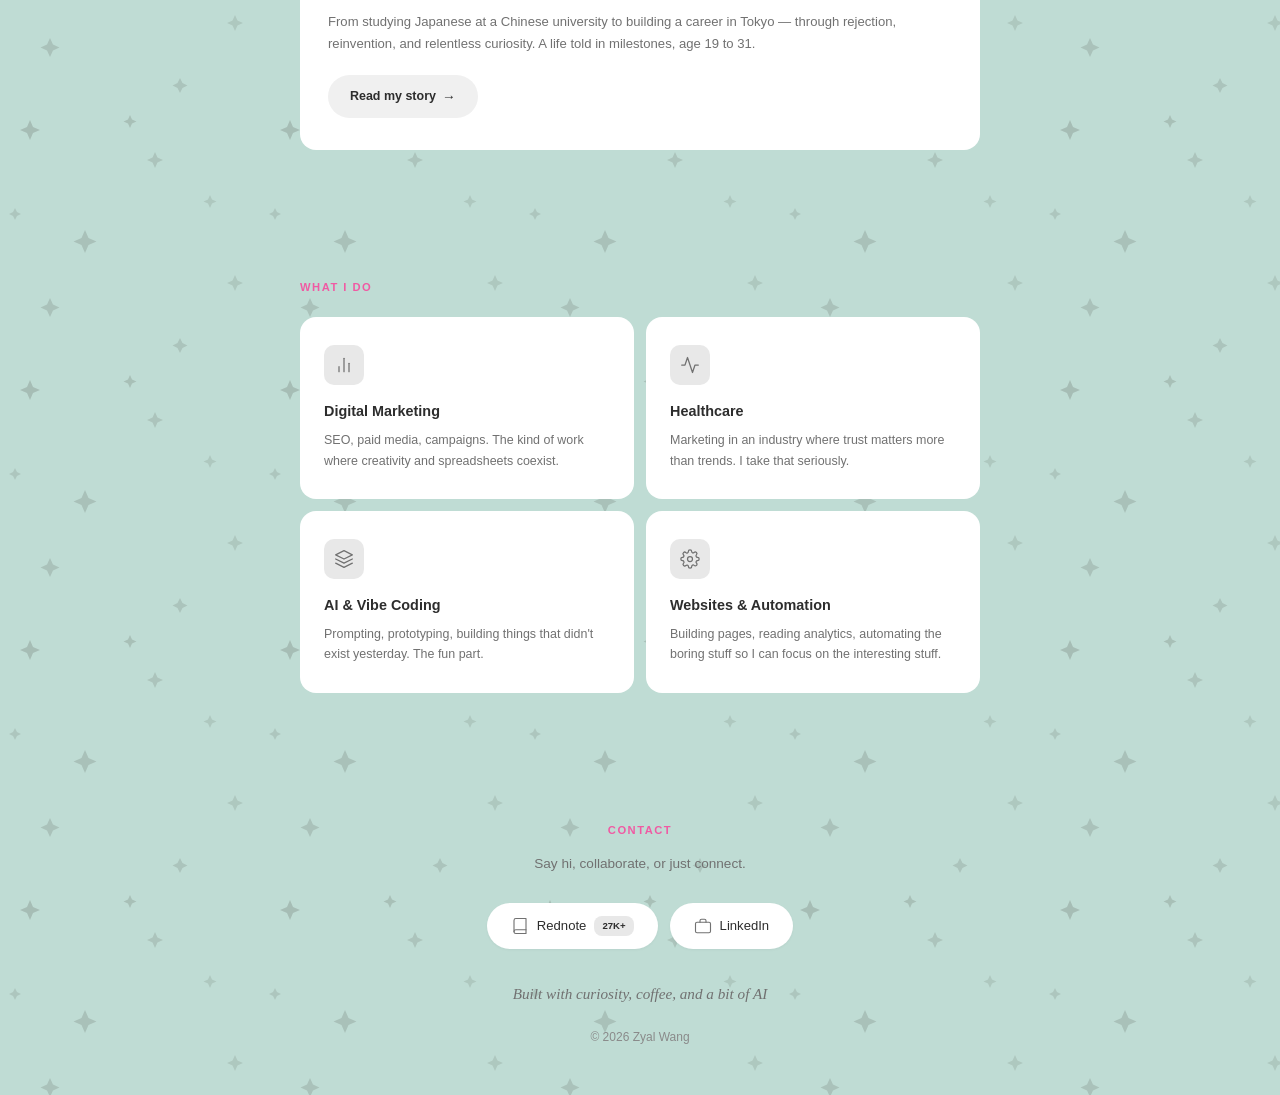
==== commit 7d44674c: "Add Dabao game at /dabao and list it on the site. Co-authored-by: Cursor <cursoragent@cursor.com>" ====
--- a/index.html
+++ b/index.html
@@ -941,6 +941,7 @@
       <a class="spotlight-chip" href="https://bazi.zyalwang.com/" target="_blank">Bazi</a>
       <a class="spotlight-chip" href="https://todo.zyalwang.com/" target="_blank">Todo</a>
       <a class="spotlight-chip" href="https://station-roulette.zyalwang.com/" target="_blank">Station Roulette</a>
+      <a class="spotlight-chip" href="https://zyalwang.com/dabao/" target="_blank">打包</a>
       <a class="spotlight-chip" href="#projects">All 10 →</a>
     </div>
   </section>
@@ -1098,6 +1099,18 @@
           <p>Spin where to get off this weekend from Yokohama — famous stations, quiet ones nobody exits, seasonal missions, and train routes home by night.</p>
           <span class="project-origin">For weekends that need a little chance instead of another plan</span>
           <a href="https://station-roulette.zyalwang.com/" target="_blank" class="project-link">View project <span class="arrow">↗</span></a>
+        </div>
+      </div>
+      <div class="card project-card">
+        <div class="project-preview">
+          <img src="Dabao.png" alt="打包">
+        </div>
+        <div class="project-body">
+          <p class="project-meta">Interactive</p>
+          <h3>打包</h3>
+          <p>Eat well, then choose what to take home. Pack a too-small box, hold the road across the bridge, make room in the fridge, and meet yesterday's leftovers in the morning.</p>
+          <span class="project-origin">A quiet game about leftovers, the drive home, and tomorrow</span>
+          <a href="https://zyalwang.com/dabao/" target="_blank" class="project-link">View project <span class="arrow">↗</span></a>
         </div>
       </div>
     </div>
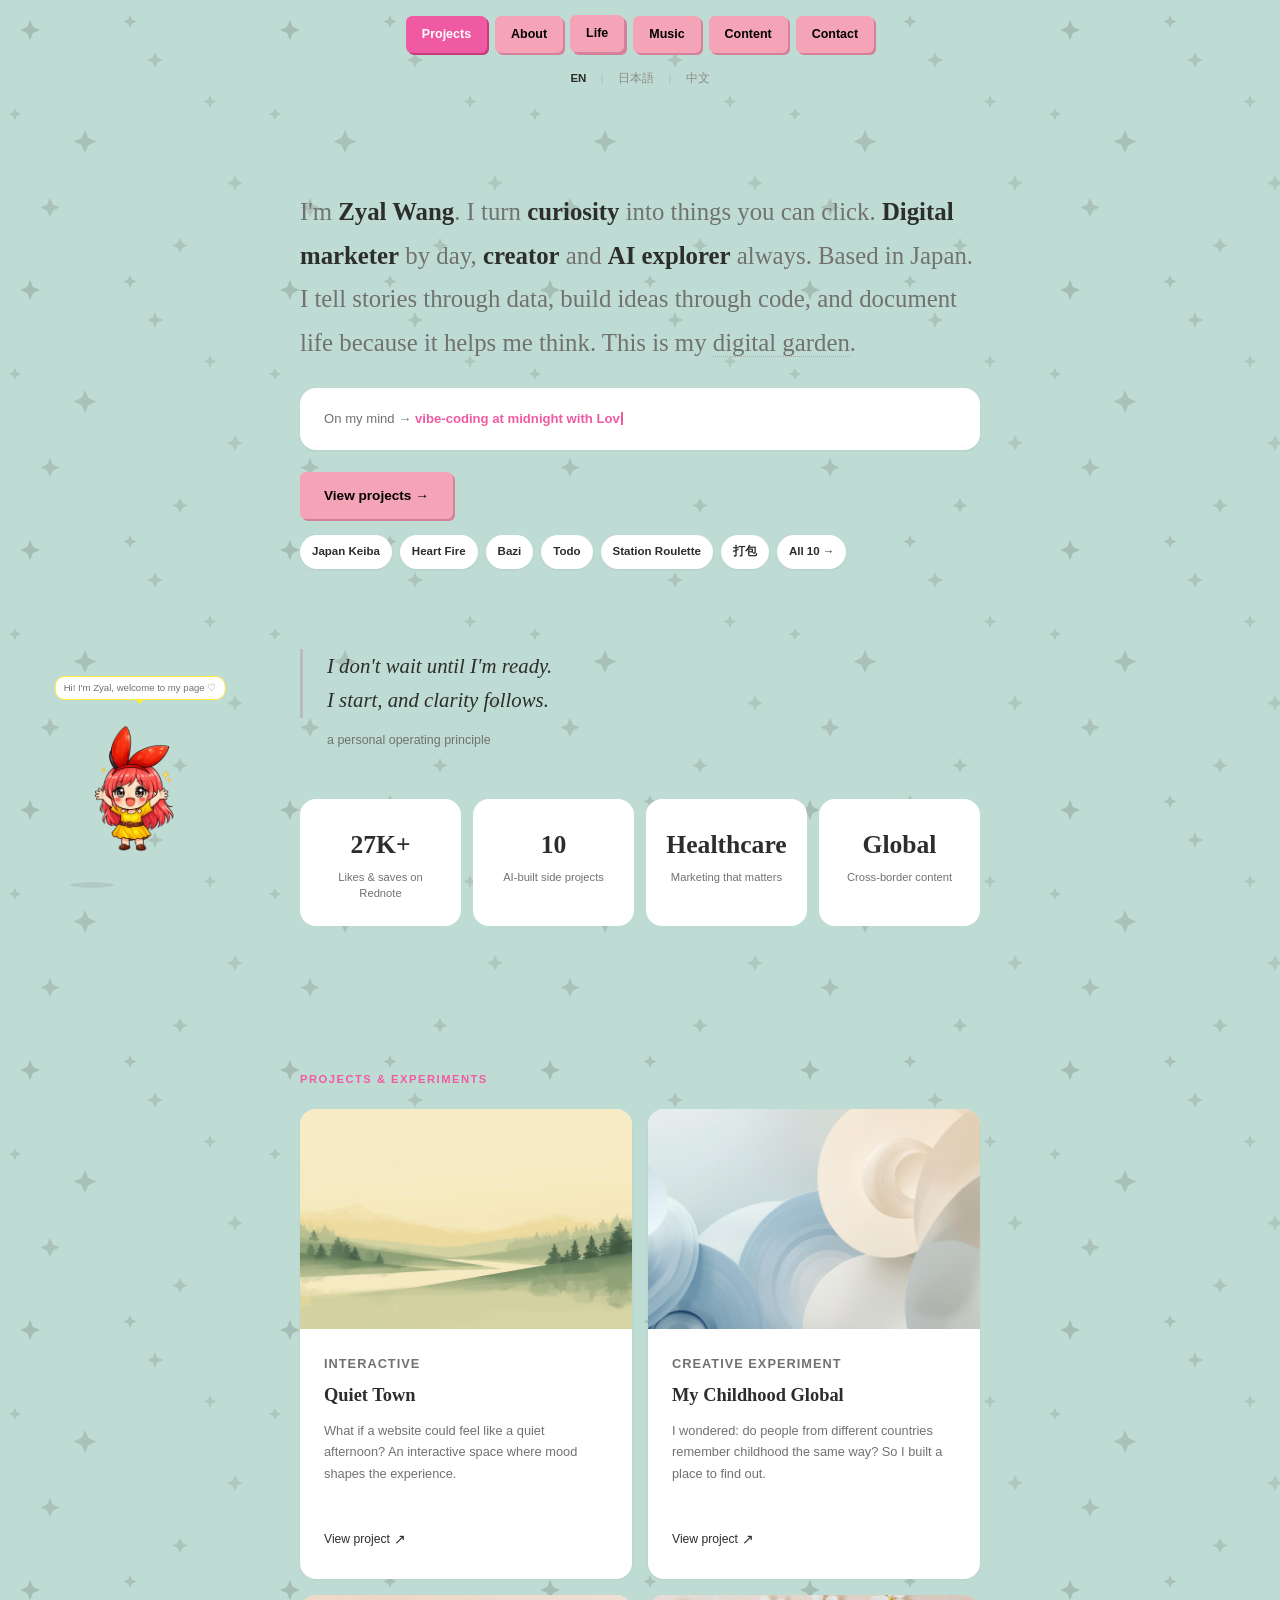
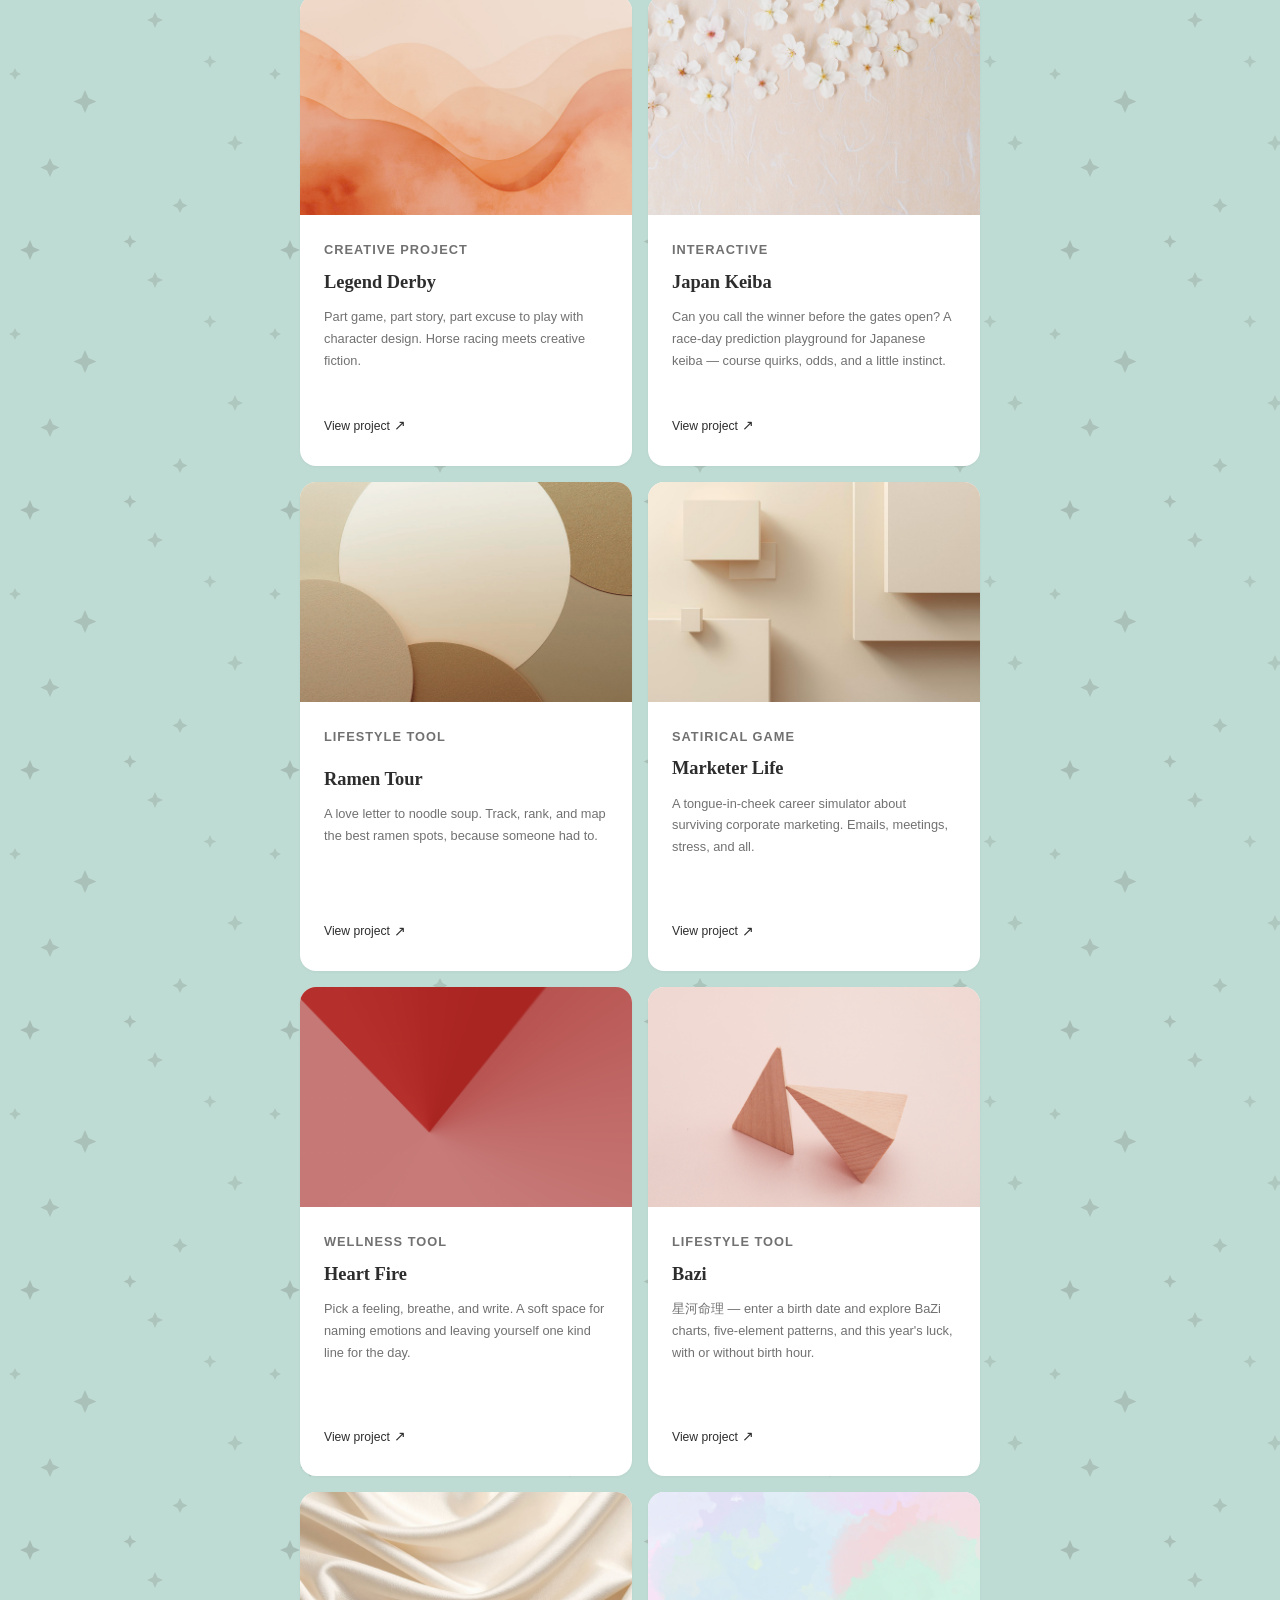
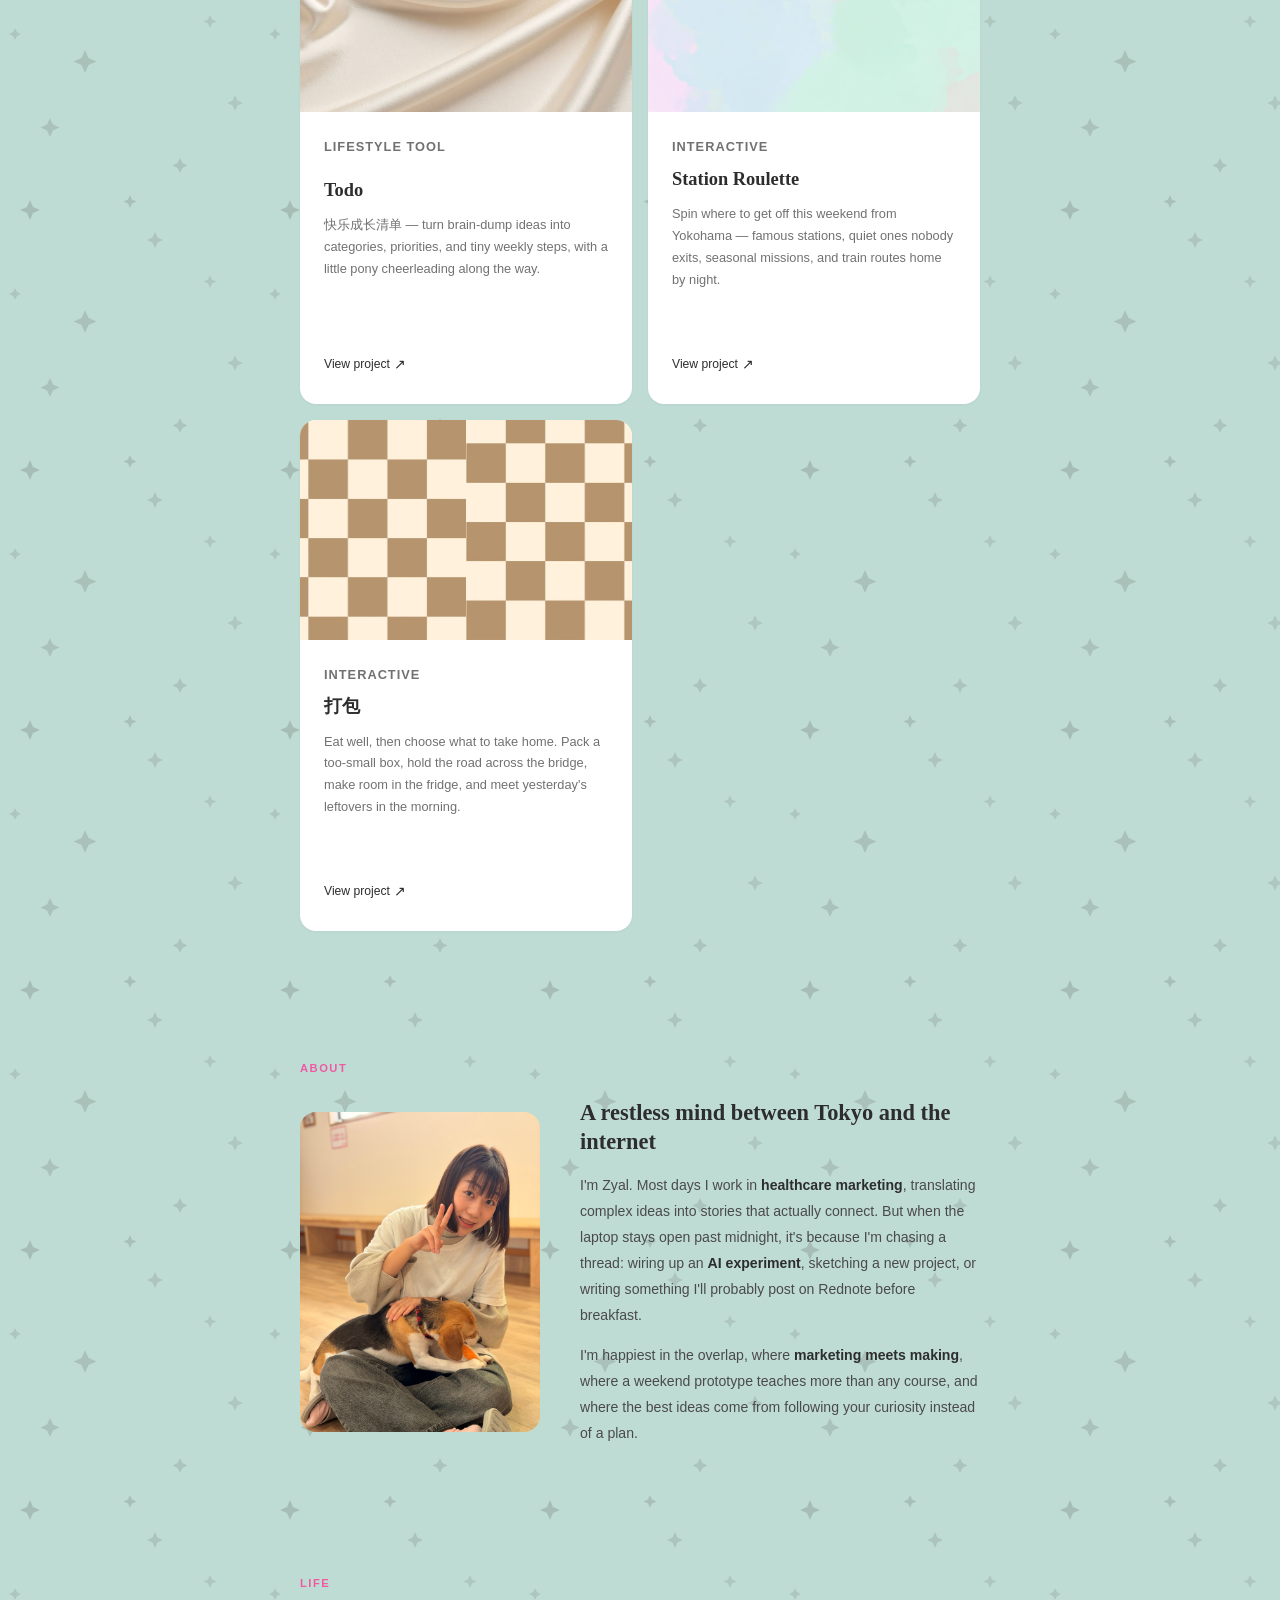
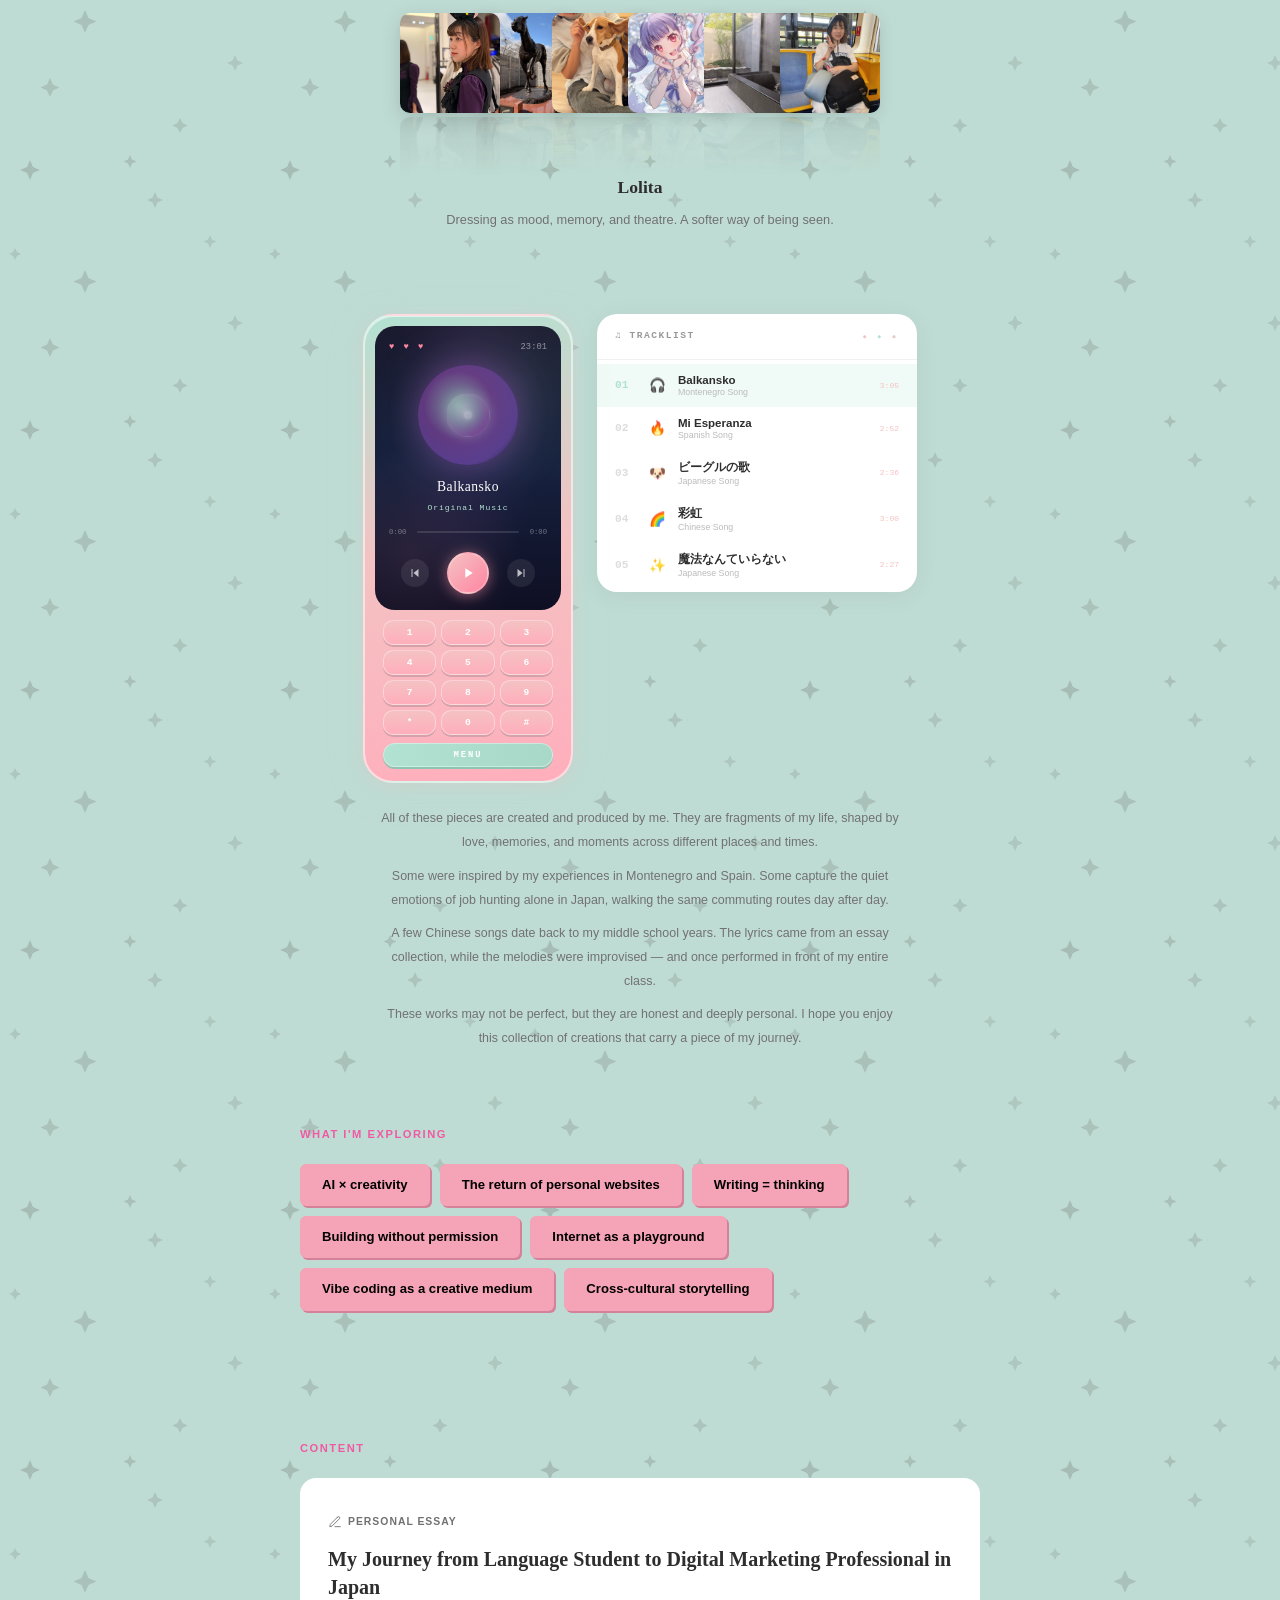
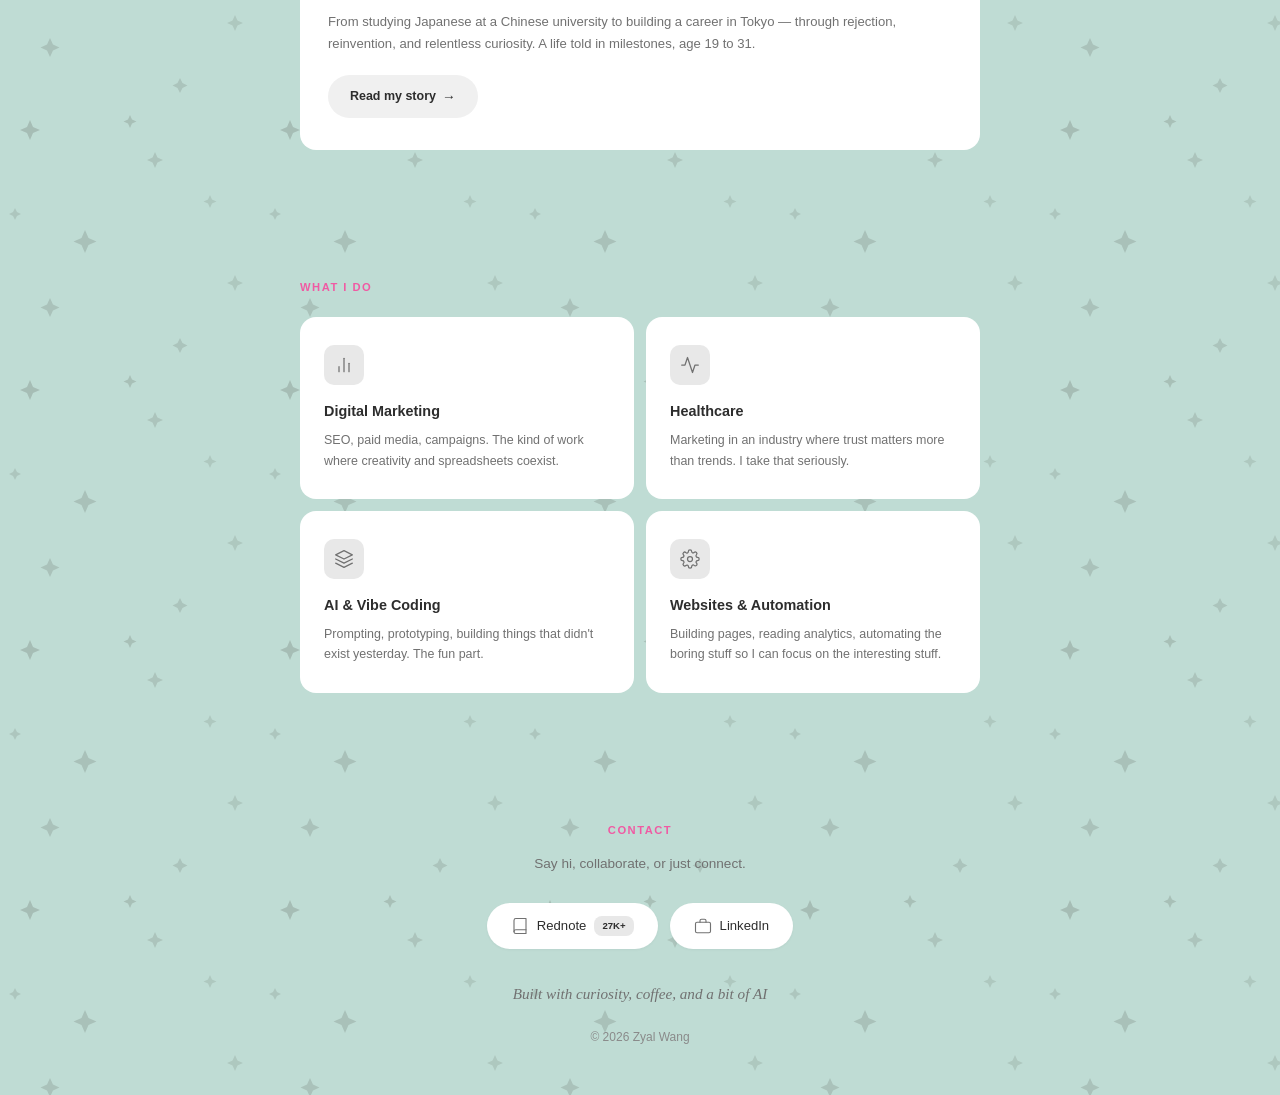
==== commit 213859c9: "Fix canonical/OG to zyalwang.com and switch project links to own subdomains. Co-authored-by: Cursor " ====
--- a/index.html
+++ b/index.html
@@ -16,24 +16,24 @@
   <!-- Open Graph -->
   <meta property="og:title" content="Zyal Wang | Marketing, AI, and a Curious Life">
   <meta property="og:description" content="A quiet corner of the internet for digital marketing, AI projects, creative experiments, and life between cultures.">
-  <meta property="og:image" content="https://zyalwang.netlify.app/Portraitphotosquare.jpeg">
+  <meta property="og:image" content="https://zyalwang.com/Portraitphotosquare.jpeg">
   <meta property="og:type" content="website">
-  <meta property="og:url" content="https://zyalwang.netlify.app/">
-  <link rel="canonical" href="https://zyalwang.netlify.app/">
-  <link rel="alternate" hreflang="en" href="https://zyalwang.netlify.app/">
-  <link rel="alternate" hreflang="ja" href="https://zyalwang.netlify.app/ja/">
-  <link rel="alternate" hreflang="zh" href="https://zyalwang.netlify.app/zh/">
-  <link rel="alternate" hreflang="x-default" href="https://zyalwang.netlify.app/">
+  <meta property="og:url" content="https://zyalwang.com/">
+  <link rel="canonical" href="https://zyalwang.com/">
+  <link rel="alternate" hreflang="en" href="https://zyalwang.com/">
+  <link rel="alternate" hreflang="ja" href="https://zyalwang.com/ja/">
+  <link rel="alternate" hreflang="zh" href="https://zyalwang.com/zh/">
+  <link rel="alternate" hreflang="x-default" href="https://zyalwang.com/">
   <script type="application/ld+json">
   {
     "@context": "https://schema.org",
     "@type": "WebSite",
     "name": "Zyal Wang",
-    "url": "https://zyalwang.netlify.app",
+    "url": "https://zyalwang.com",
     "author": {
       "@type": "Person",
       "name": "Zyal Wang",
-      "url": "https://zyalwang.netlify.app",
+      "url": "https://zyalwang.com",
       "jobTitle": "Digital Marketing Professional",
       "sameAs": [
         "https://www.linkedin.com/in/wangxinlu",
@@ -936,12 +936,12 @@
       <a href="#projects" class="hero-cta">View projects →</a>
     </div>
     <div class="project-spotlight">
-      <a class="spotlight-chip" href="https://japan-keiba.lovable.app/" target="_blank">Japan Keiba</a>
-      <a class="spotlight-chip" href="https://xinhuo.zyalwang.com/" target="_blank">Heart Fire</a>
-      <a class="spotlight-chip" href="https://bazi.zyalwang.com/" target="_blank">Bazi</a>
-      <a class="spotlight-chip" href="https://todo.zyalwang.com/" target="_blank">Todo</a>
-      <a class="spotlight-chip" href="https://station-roulette.zyalwang.com/" target="_blank">Station Roulette</a>
-      <a class="spotlight-chip" href="https://zyalwang.com/dabao/" target="_blank">打包</a>
+      <a class="spotlight-chip" href="https://sakura-keiba.zyalwang.com/" target="_blank" rel="noopener">Japan Keiba</a>
+      <a class="spotlight-chip" href="https://xinhuo.zyalwang.com/" target="_blank" rel="noopener">Heart Fire</a>
+      <a class="spotlight-chip" href="https://bazi.zyalwang.com/" target="_blank" rel="noopener">Bazi</a>
+      <a class="spotlight-chip" href="https://todo.zyalwang.com/" target="_blank" rel="noopener">Todo</a>
+      <a class="spotlight-chip" href="https://station-roulette.zyalwang.com/" target="_blank" rel="noopener">Station Roulette</a>
+      <a class="spotlight-chip" href="https://zyalwang.com/dabao/" target="_blank" rel="noopener">打包</a>
       <a class="spotlight-chip" href="#projects">All 10 →</a>
     </div>
   </section>
@@ -990,7 +990,7 @@
           <h3>Quiet Town</h3>
           <p>What if a website could feel like a quiet afternoon? An interactive space where mood shapes the experience.</p>
           <span class="project-origin">Built in one night to explore calm in digital space</span>
-          <a href="https://quiettown.lovable.app/" target="_blank" class="project-link">View project <span class="arrow">↗</span></a>
+          <a href="https://quiettown.zyalwang.com/" target="_blank" class="project-link" rel="noopener">View project <span class="arrow">↗</span></a>
         </div>
       </div>
       <div class="card project-card">
@@ -1002,7 +1002,7 @@
           <h3>My Childhood Global</h3>
           <p>I wondered: do people from different countries remember childhood the same way? So I built a place to find out.</p>
           <span class="project-origin">Started from a late-night conversation about nostalgia</span>
-          <a href="https://my-childhood-global.lovable.app/" target="_blank" class="project-link">View project <span class="arrow">↗</span></a>
+          <a href="https://my-childhood-global.zyalwang.com/" target="_blank" class="project-link" rel="noopener">View project <span class="arrow">↗</span></a>
         </div>
       </div>
       <div class="card project-card">
@@ -1014,7 +1014,7 @@
           <h3>Legend Derby</h3>
           <p>Part game, part story, part excuse to play with character design. Horse racing meets creative fiction.</p>
           <span class="project-origin">An experiment in playful worldbuilding with AI</span>
-          <a href="https://legend-derby.lovable.app/" target="_blank" class="project-link">View project <span class="arrow">↗</span></a>
+          <a href="https://legend-derby.zyalwang.com/" target="_blank" class="project-link" rel="noopener">View project <span class="arrow">↗</span></a>
         </div>
       </div>
       <div class="card project-card">
@@ -1026,7 +1026,7 @@
           <h3>Japan Keiba</h3>
           <p>Can you call the winner before the gates open? A race-day prediction playground for Japanese keiba — course quirks, odds, and a little instinct.</p>
           <span class="project-origin">Built for horse lovers who treat every race like a puzzle</span>
-          <a href="https://japan-keiba.lovable.app/" target="_blank" class="project-link">View project <span class="arrow">↗</span></a>
+          <a href="https://sakura-keiba.zyalwang.com/" target="_blank" class="project-link" rel="noopener">View project <span class="arrow">↗</span></a>
         </div>
       </div>
       <div class="card project-card">
@@ -1038,7 +1038,7 @@
           <h3>Ramen Tour</h3>
           <p>A love letter to noodle soup. Track, rank, and map the best ramen spots, because someone had to.</p>
           <span class="project-origin">Born from eating too much ramen and wanting to rank it all</span>
-          <a href="https://ramen-tour.lovable.app/" target="_blank" class="project-link">View project <span class="arrow">↗</span></a>
+          <a href="https://ramen-tour.zyalwang.com/" target="_blank" class="project-link" rel="noopener">View project <span class="arrow">↗</span></a>
         </div>
       </div>
       <div class="card project-card">
@@ -1050,7 +1050,7 @@
           <h3>Marketer Life</h3>
           <p>A tongue-in-cheek career simulator about surviving corporate marketing. Emails, meetings, stress, and all.</p>
           <span class="project-origin">Made because if you can't laugh at the job, what can you do</span>
-          <a href="https://marketer-life-career-dulx.bolt.host/" target="_blank" class="project-link">View project <span class="arrow">↗</span></a>
+          <a href="https://marketer-life.zyalwang.com/" target="_blank" class="project-link" rel="noopener">View project <span class="arrow">↗</span></a>
         </div>
       </div>
       <div class="card project-card">
@@ -1062,7 +1062,7 @@
           <h3>Heart Fire</h3>
           <p>Pick a feeling, breathe, and write. A soft space for naming emotions and leaving yourself one kind line for the day.</p>
           <span class="project-origin">Made for nights when the mind is loud and needs a quieter page</span>
-          <a href="https://xinhuo.zyalwang.com/" target="_blank" class="project-link">View project <span class="arrow">↗</span></a>
+          <a href="https://xinhuo.zyalwang.com/" target="_blank" class="project-link" rel="noopener">View project <span class="arrow">↗</span></a>
         </div>
       </div>
       <div class="card project-card">
@@ -1074,7 +1074,7 @@
           <h3>Bazi</h3>
           <p>星河命理 — enter a birth date and explore BaZi charts, five-element patterns, and this year's luck, with or without birth hour.</p>
           <span class="project-origin">A curiosity project about fate, timing, and Chinese metaphysics</span>
-          <a href="https://bazi.zyalwang.com/" target="_blank" class="project-link">View project <span class="arrow">↗</span></a>
+          <a href="https://bazi.zyalwang.com/" target="_blank" class="project-link" rel="noopener">View project <span class="arrow">↗</span></a>
         </div>
       </div>
       <div class="card project-card">
@@ -1086,7 +1086,7 @@
           <h3>Todo</h3>
           <p>快乐成长清单 — turn brain-dump ideas into categories, priorities, and tiny weekly steps, with a little pony cheerleading along the way.</p>
           <span class="project-origin">Built so growth feels playful, not like another endless to-do list</span>
-          <a href="https://todo.zyalwang.com/" target="_blank" class="project-link">View project <span class="arrow">↗</span></a>
+          <a href="https://todo.zyalwang.com/" target="_blank" class="project-link" rel="noopener">View project <span class="arrow">↗</span></a>
         </div>
       </div>
       <div class="card project-card">
@@ -1098,7 +1098,7 @@
           <h3>Station Roulette</h3>
           <p>Spin where to get off this weekend from Yokohama — famous stations, quiet ones nobody exits, seasonal missions, and train routes home by night.</p>
           <span class="project-origin">For weekends that need a little chance instead of another plan</span>
-          <a href="https://station-roulette.zyalwang.com/" target="_blank" class="project-link">View project <span class="arrow">↗</span></a>
+          <a href="https://station-roulette.zyalwang.com/" target="_blank" class="project-link" rel="noopener">View project <span class="arrow">↗</span></a>
         </div>
       </div>
       <div class="card project-card">
@@ -1110,7 +1110,7 @@
           <h3>打包</h3>
           <p>Eat well, then choose what to take home. Pack a too-small box, hold the road across the bridge, make room in the fridge, and meet yesterday's leftovers in the morning.</p>
           <span class="project-origin">A quiet game about leftovers, the drive home, and tomorrow</span>
-          <a href="https://zyalwang.com/dabao/" target="_blank" class="project-link">View project <span class="arrow">↗</span></a>
+          <a href="https://zyalwang.com/dabao/" target="_blank" class="project-link" rel="noopener">View project <span class="arrow">↗</span></a>
         </div>
       </div>
     </div>
@@ -1292,14 +1292,14 @@
     <p class="contact-subtitle">Say hi, collaborate, or just connect.</p>
     <ul class="contact-links">
       <li>
-        <a href="https://xhslink.com/m/3NL8vdNT7zq" target="_blank" class="contact-btn">
+        <a href="https://xhslink.com/m/3NL8vdNT7zq" target="_blank" class="contact-btn" rel="noopener">
           <svg viewBox="0 0 24 24"><path d="M4 19.5A2.5 2.5 0 016.5 17H20"/><path d="M6.5 2H20v20H6.5A2.5 2.5 0 014 19.5v-15A2.5 2.5 0 016.5 2z"/></svg>
           Rednote
           <span class="stat-badge">27K+</span>
         </a>
       </li>
       <li>
-        <a href="https://www.linkedin.com/in/wangxinlu" target="_blank" class="contact-btn">
+        <a href="https://www.linkedin.com/in/wangxinlu" target="_blank" class="contact-btn" rel="noopener">
           <svg viewBox="0 0 24 24"><rect x="2" y="7" width="20" height="14" rx="2" ry="2"/><path d="M16 7V5a2 2 0 00-2-2h-4a2 2 0 00-2 2v2"/></svg>
           LinkedIn
         </a>
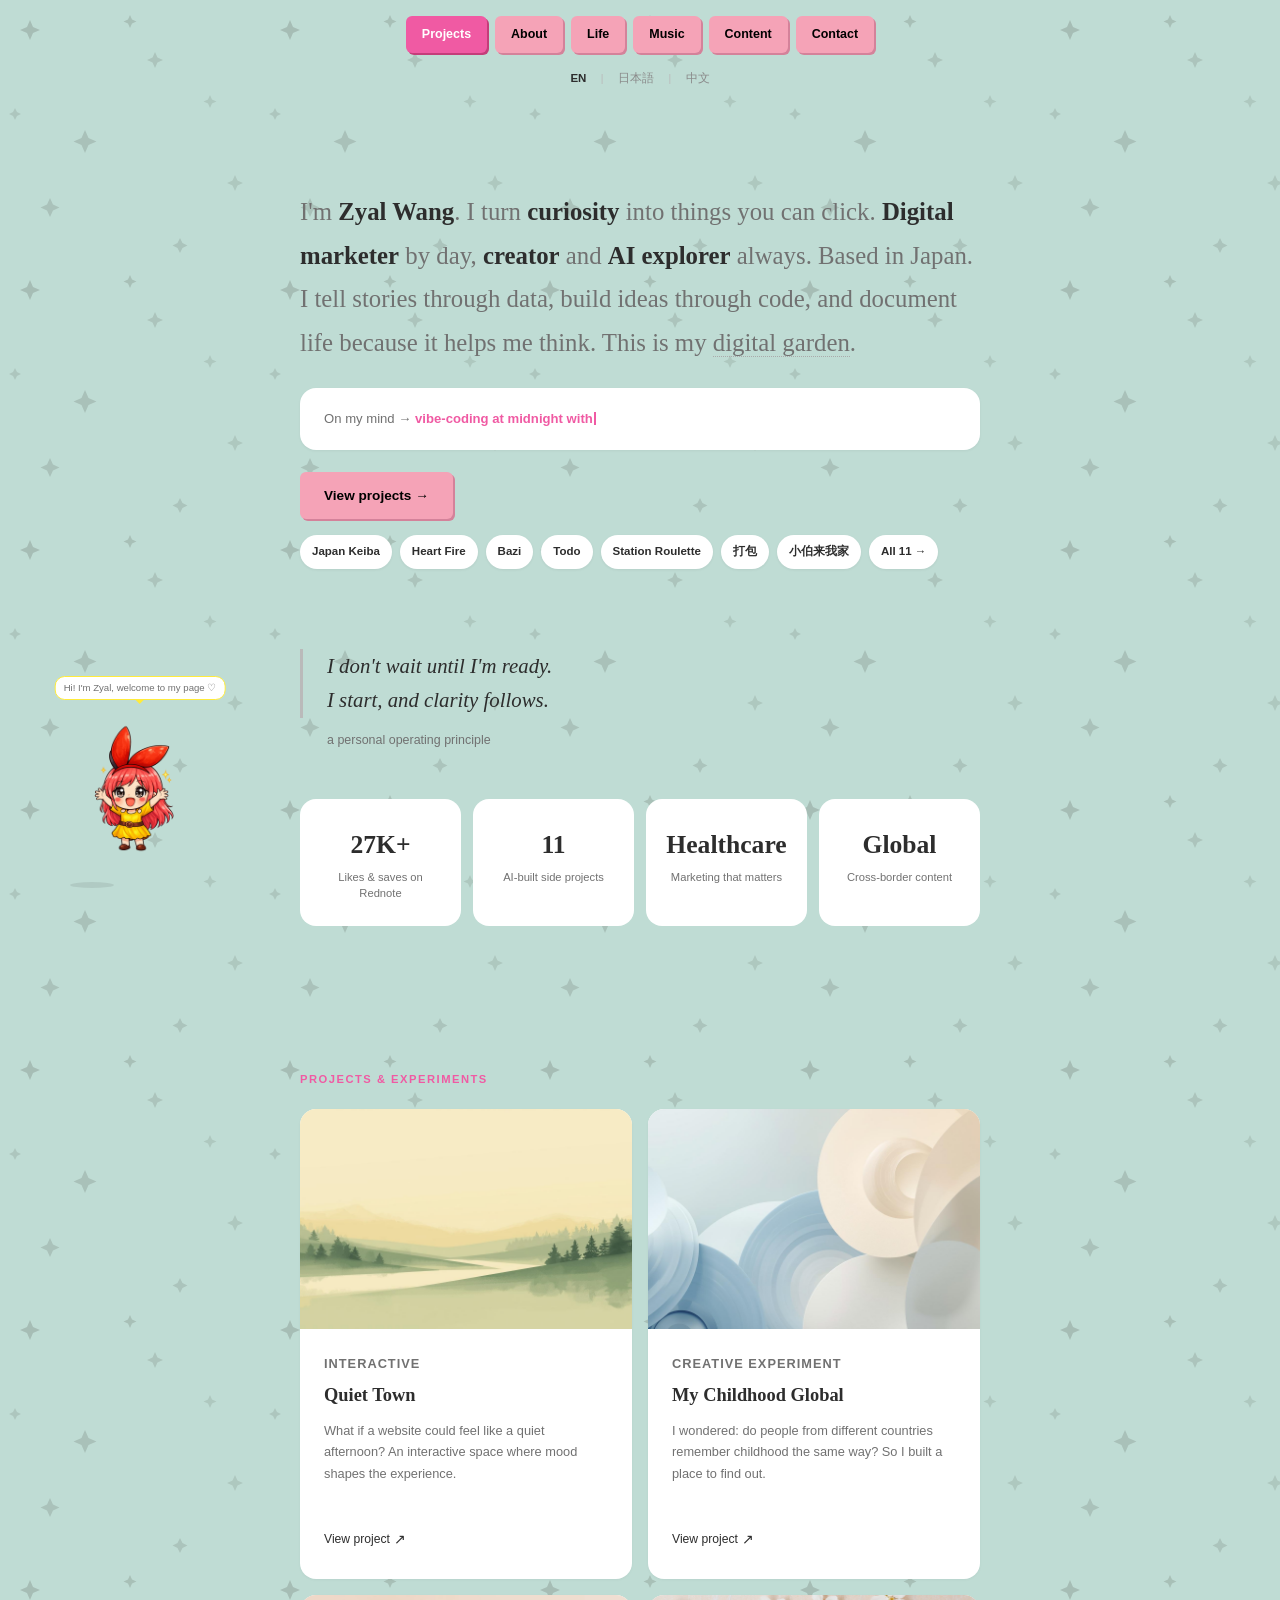
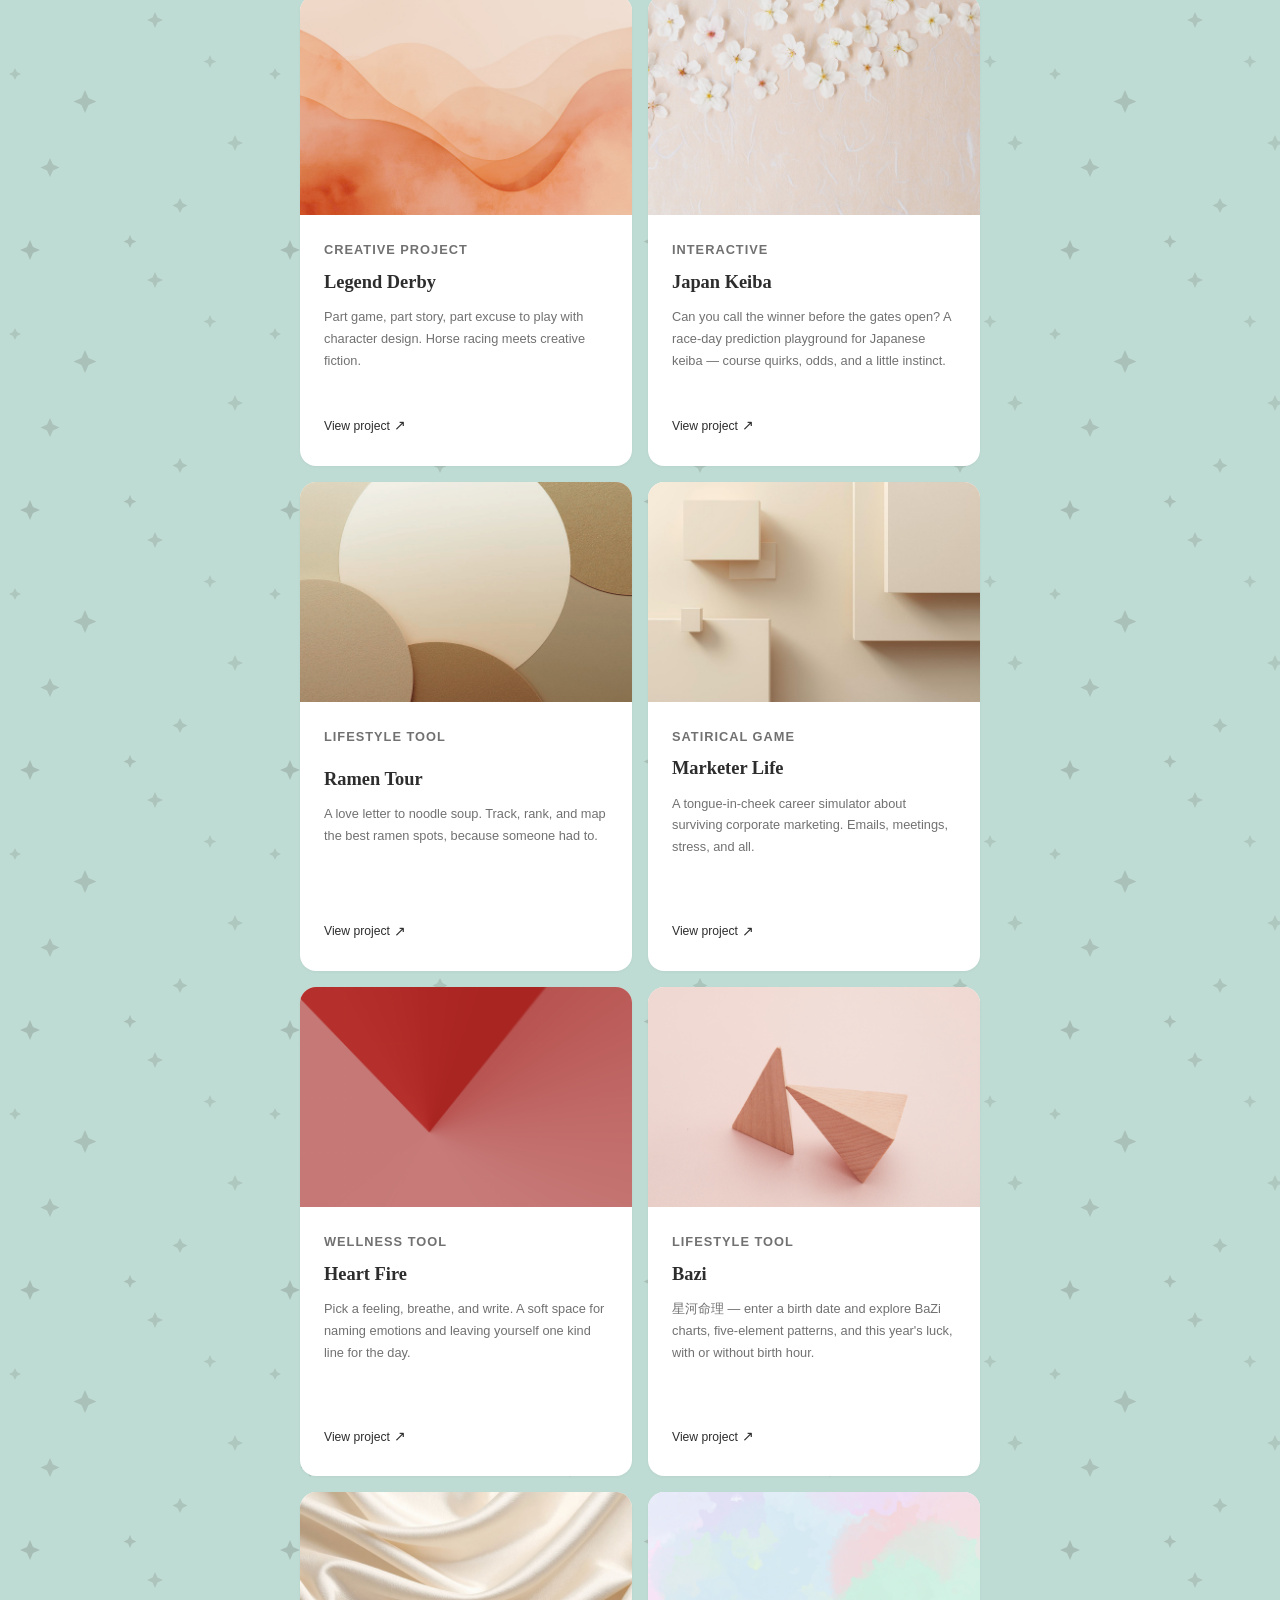
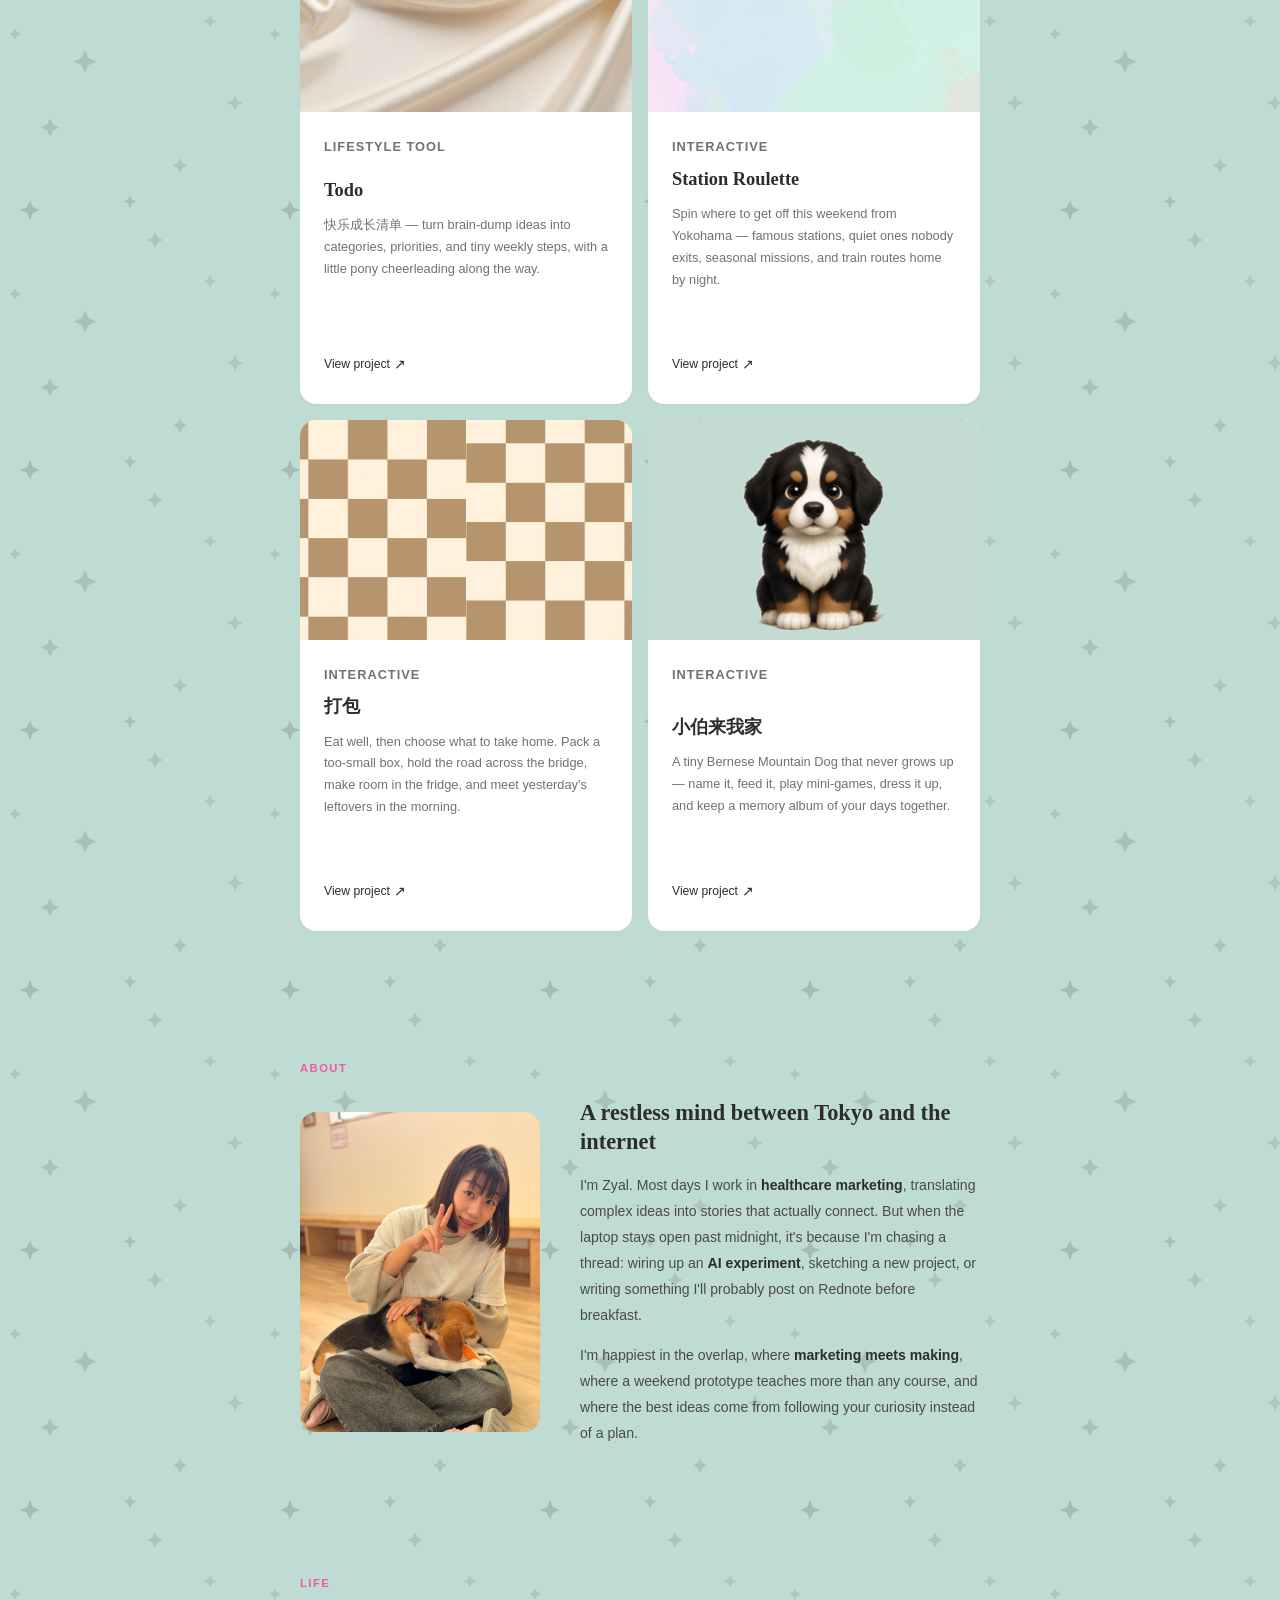
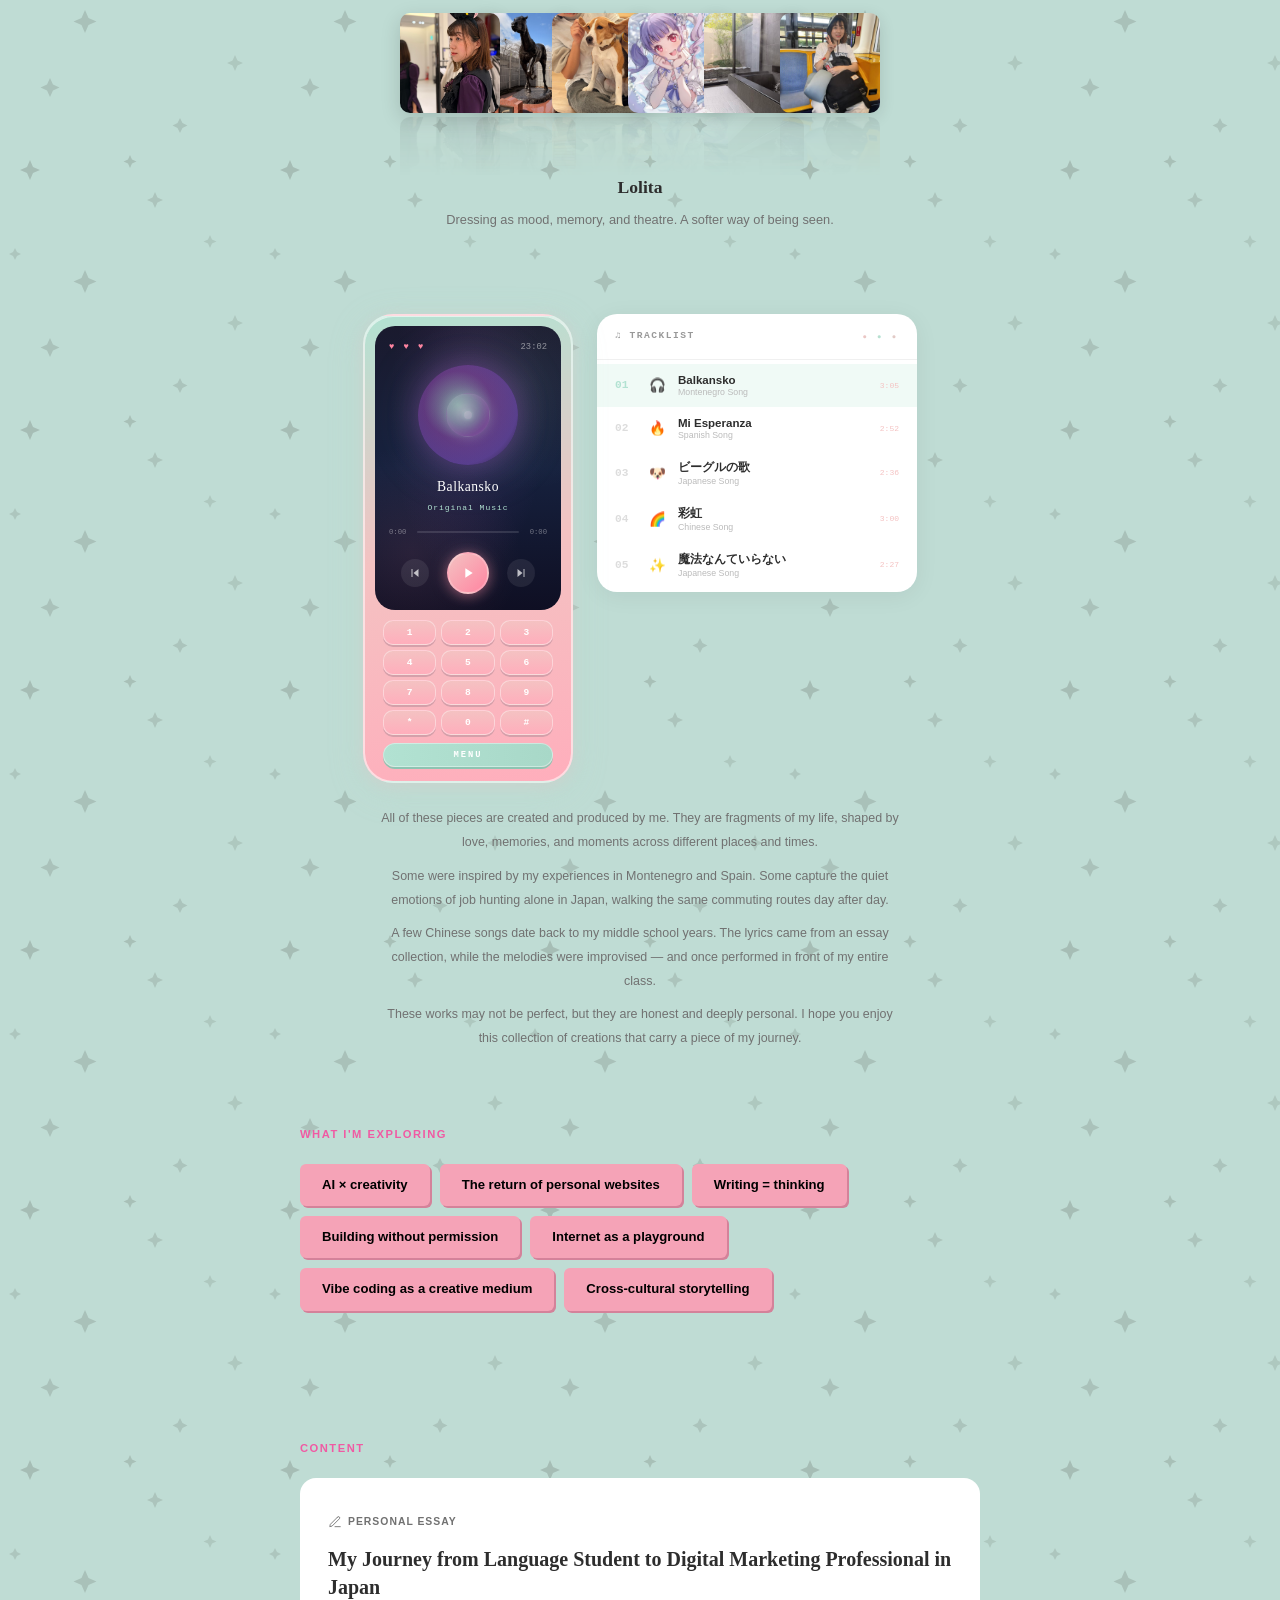
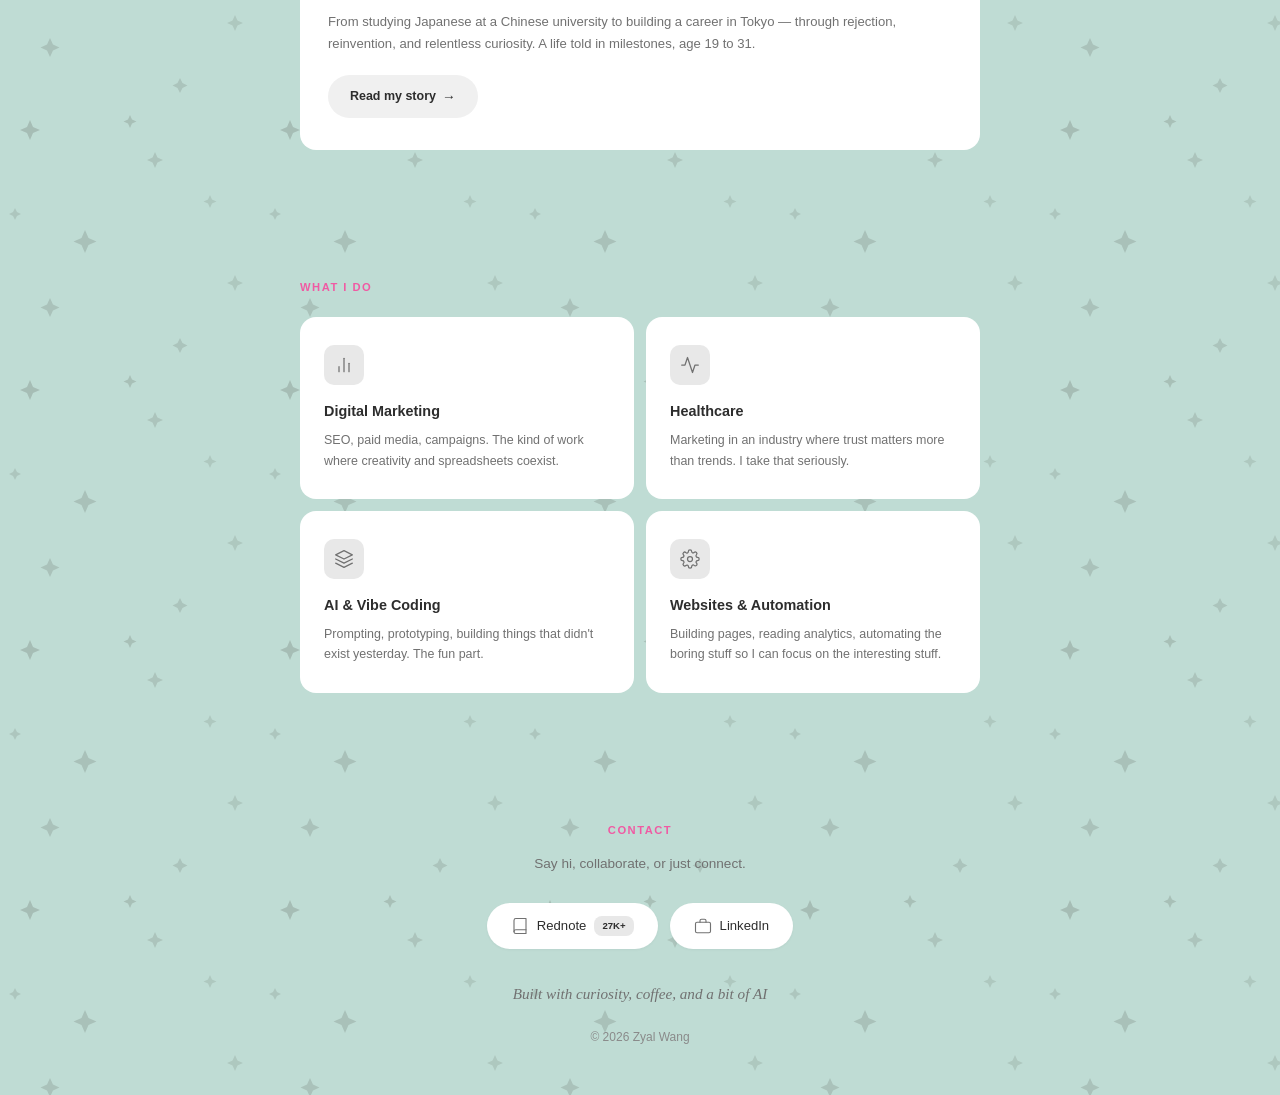
==== commit 6b783f6c: "List 小伯来我家 on the site with /bernese links. Co-authored-by: Cursor <cursoragent@cursor.com>" ====
--- a/index.html
+++ b/index.html
@@ -942,7 +942,8 @@
       <a class="spotlight-chip" href="https://todo.zyalwang.com/" target="_blank" rel="noopener">Todo</a>
       <a class="spotlight-chip" href="https://station-roulette.zyalwang.com/" target="_blank" rel="noopener">Station Roulette</a>
       <a class="spotlight-chip" href="https://zyalwang.com/dabao/" target="_blank" rel="noopener">打包</a>
-      <a class="spotlight-chip" href="#projects">All 10 →</a>
+      <a class="spotlight-chip" href="https://zyalwang.com/bernese/" target="_blank" rel="noopener">小伯来我家</a>
+      <a class="spotlight-chip" href="#projects">All 11 →</a>
     </div>
   </section>
 
@@ -963,7 +964,7 @@
         <div class="stat-label">Likes &amp; saves on Rednote</div>
       </div>
       <div class="card stat-card">
-        <div class="stat-number">10</div>
+        <div class="stat-number">11</div>
         <div class="stat-label">AI-built side projects</div>
       </div>
       <div class="card stat-card">
@@ -1111,6 +1112,18 @@
           <p>Eat well, then choose what to take home. Pack a too-small box, hold the road across the bridge, make room in the fridge, and meet yesterday's leftovers in the morning.</p>
           <span class="project-origin">A quiet game about leftovers, the drive home, and tomorrow</span>
           <a href="https://zyalwang.com/dabao/" target="_blank" class="project-link" rel="noopener">View project <span class="arrow">↗</span></a>
+        </div>
+      </div>
+      <div class="card project-card">
+        <div class="project-preview">
+          <img src="Bernese.png" alt="小伯来我家">
+        </div>
+        <div class="project-body">
+          <p class="project-meta">Interactive</p>
+          <h3>小伯来我家</h3>
+          <p>A tiny Bernese Mountain Dog that never grows up — name it, feed it, play mini-games, dress it up, and keep a memory album of your days together.</p>
+          <span class="project-origin">A cozy pet companion for quiet days</span>
+          <a href="https://zyalwang.com/bernese/" target="_blank" class="project-link" rel="noopener">View project <span class="arrow">↗</span></a>
         </div>
       </div>
     </div>
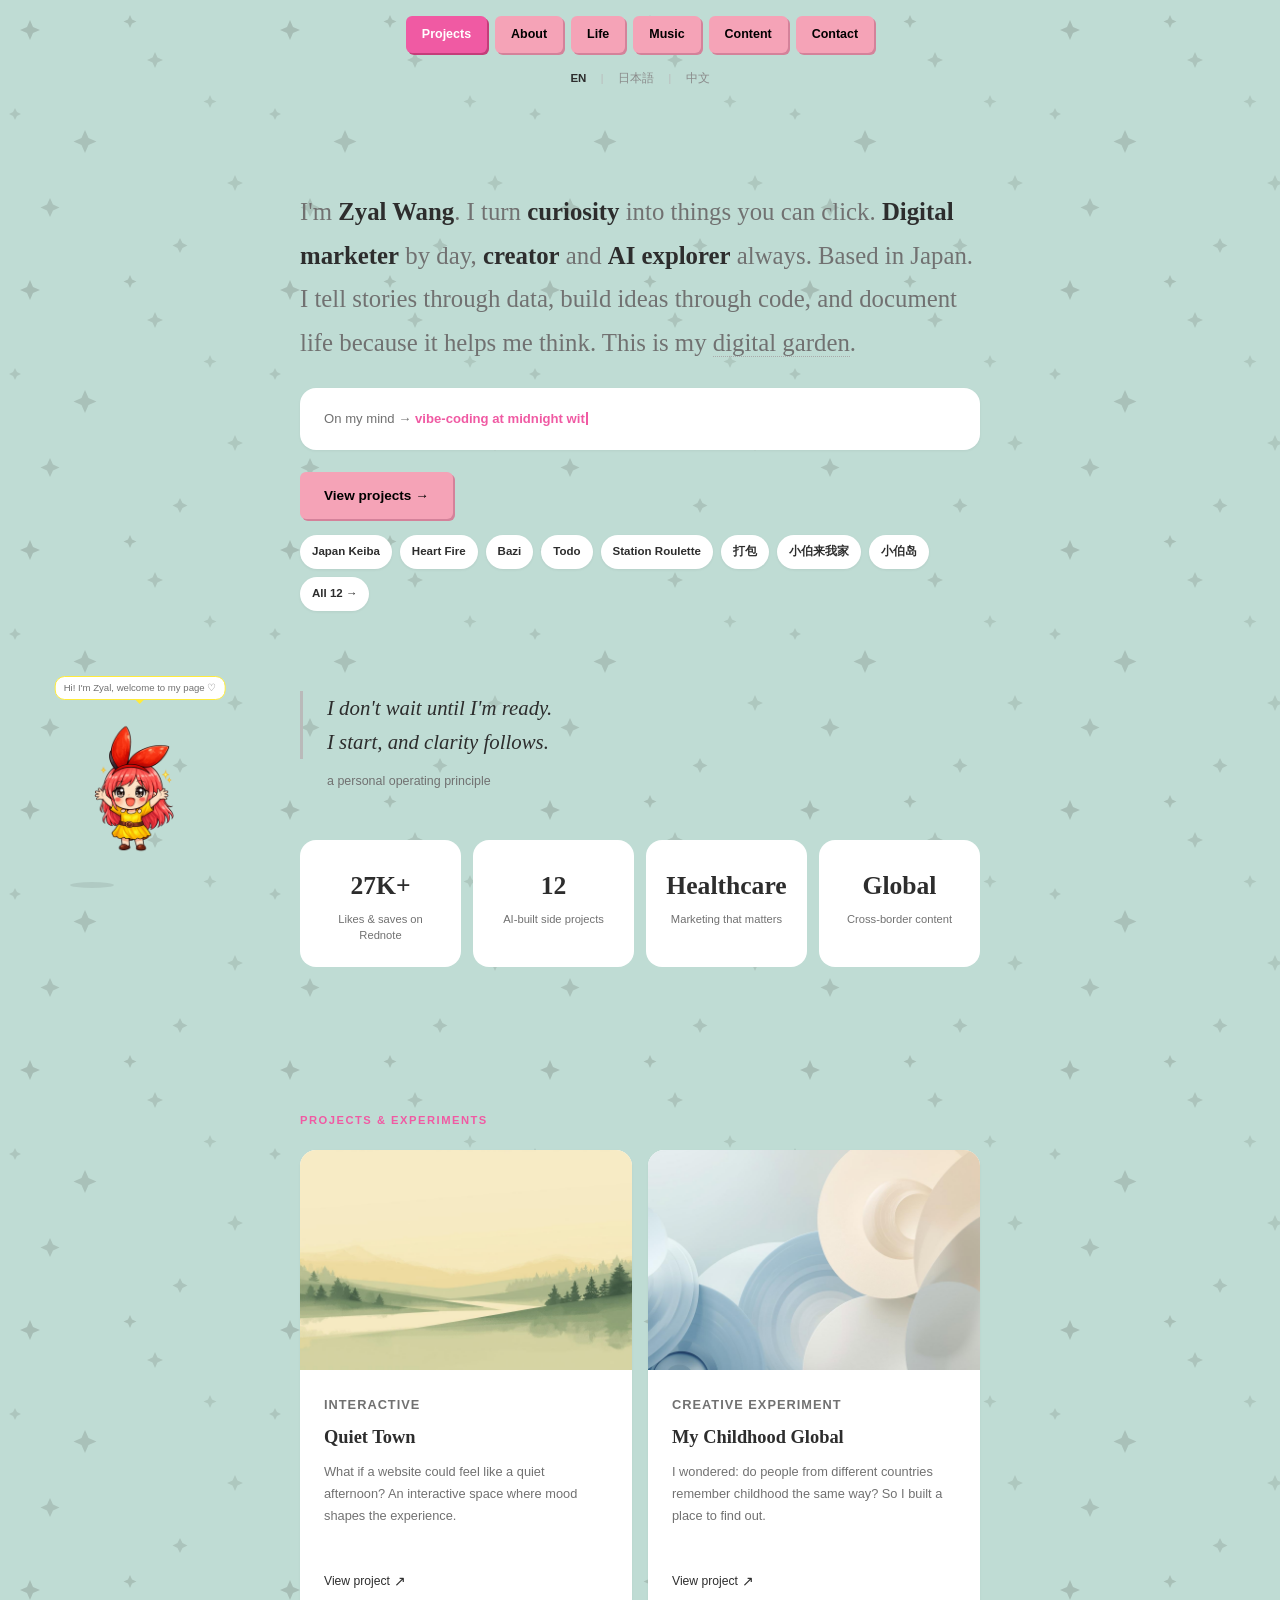
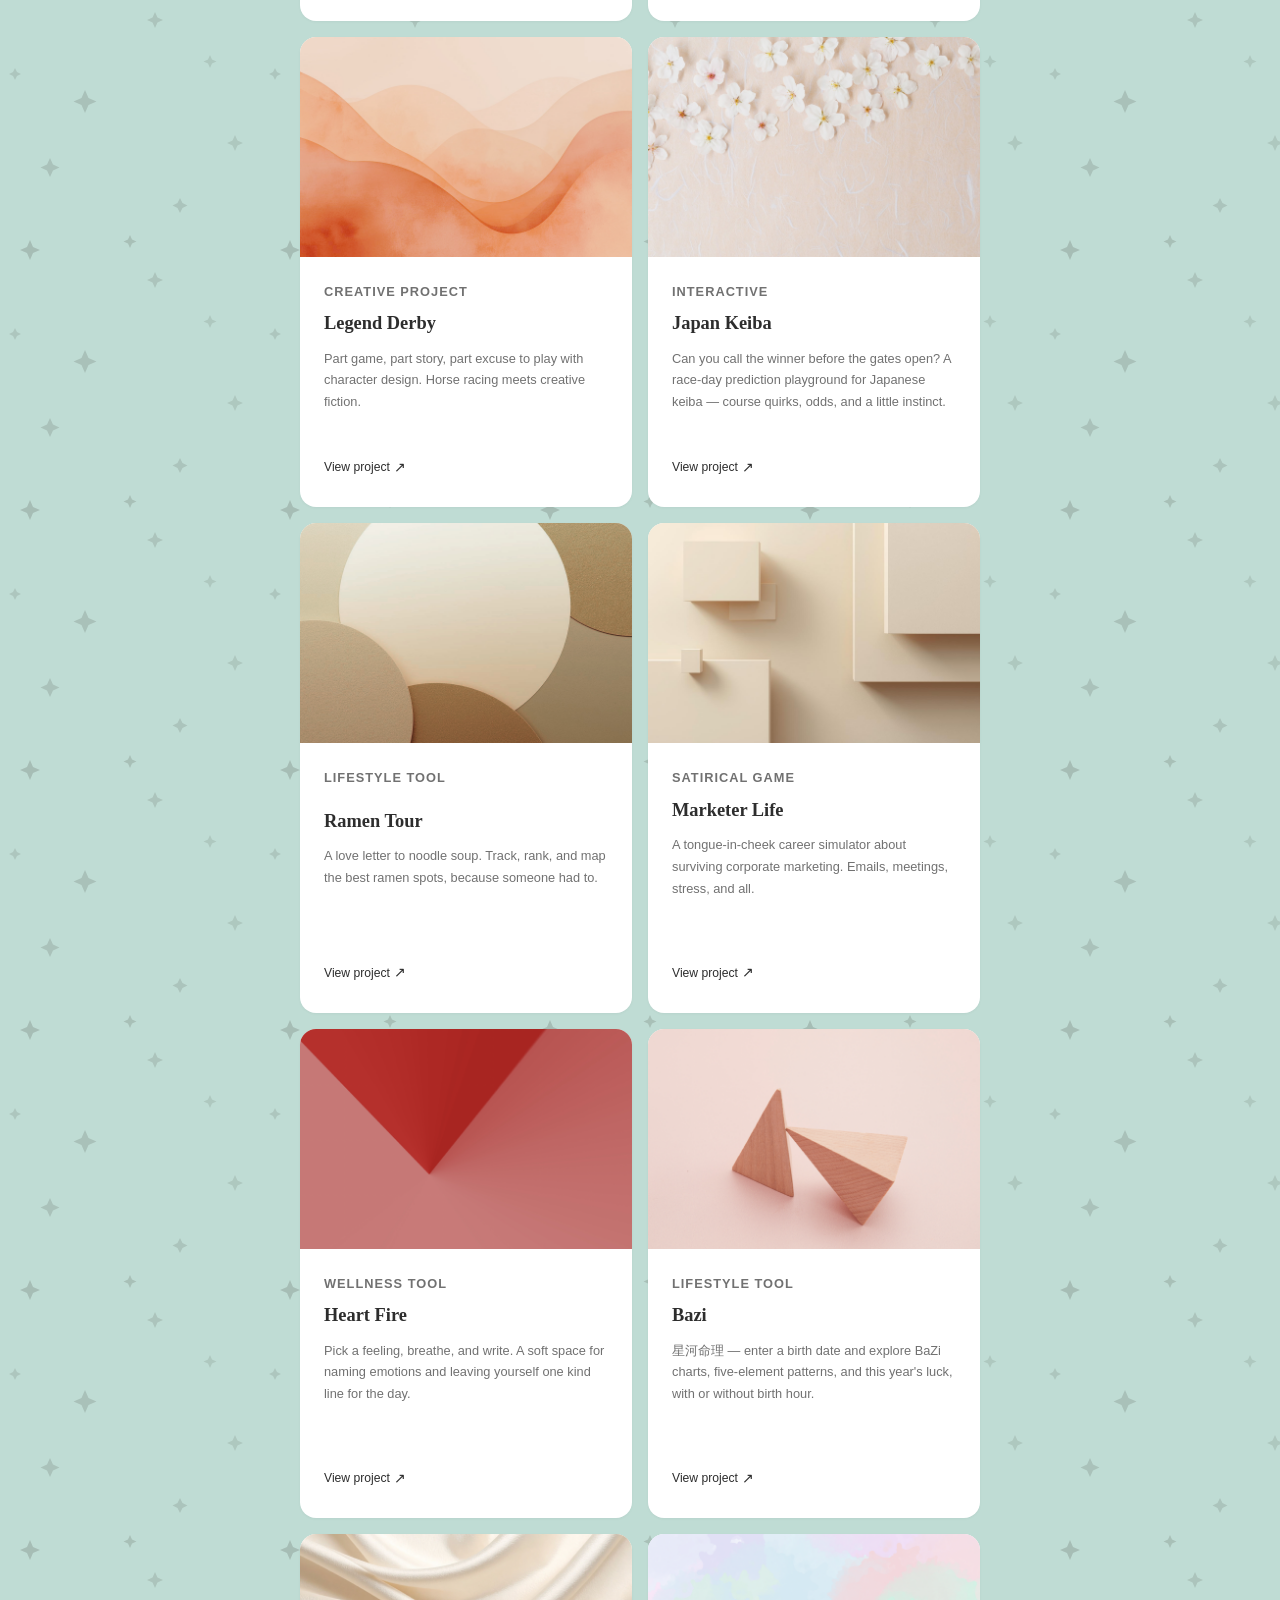
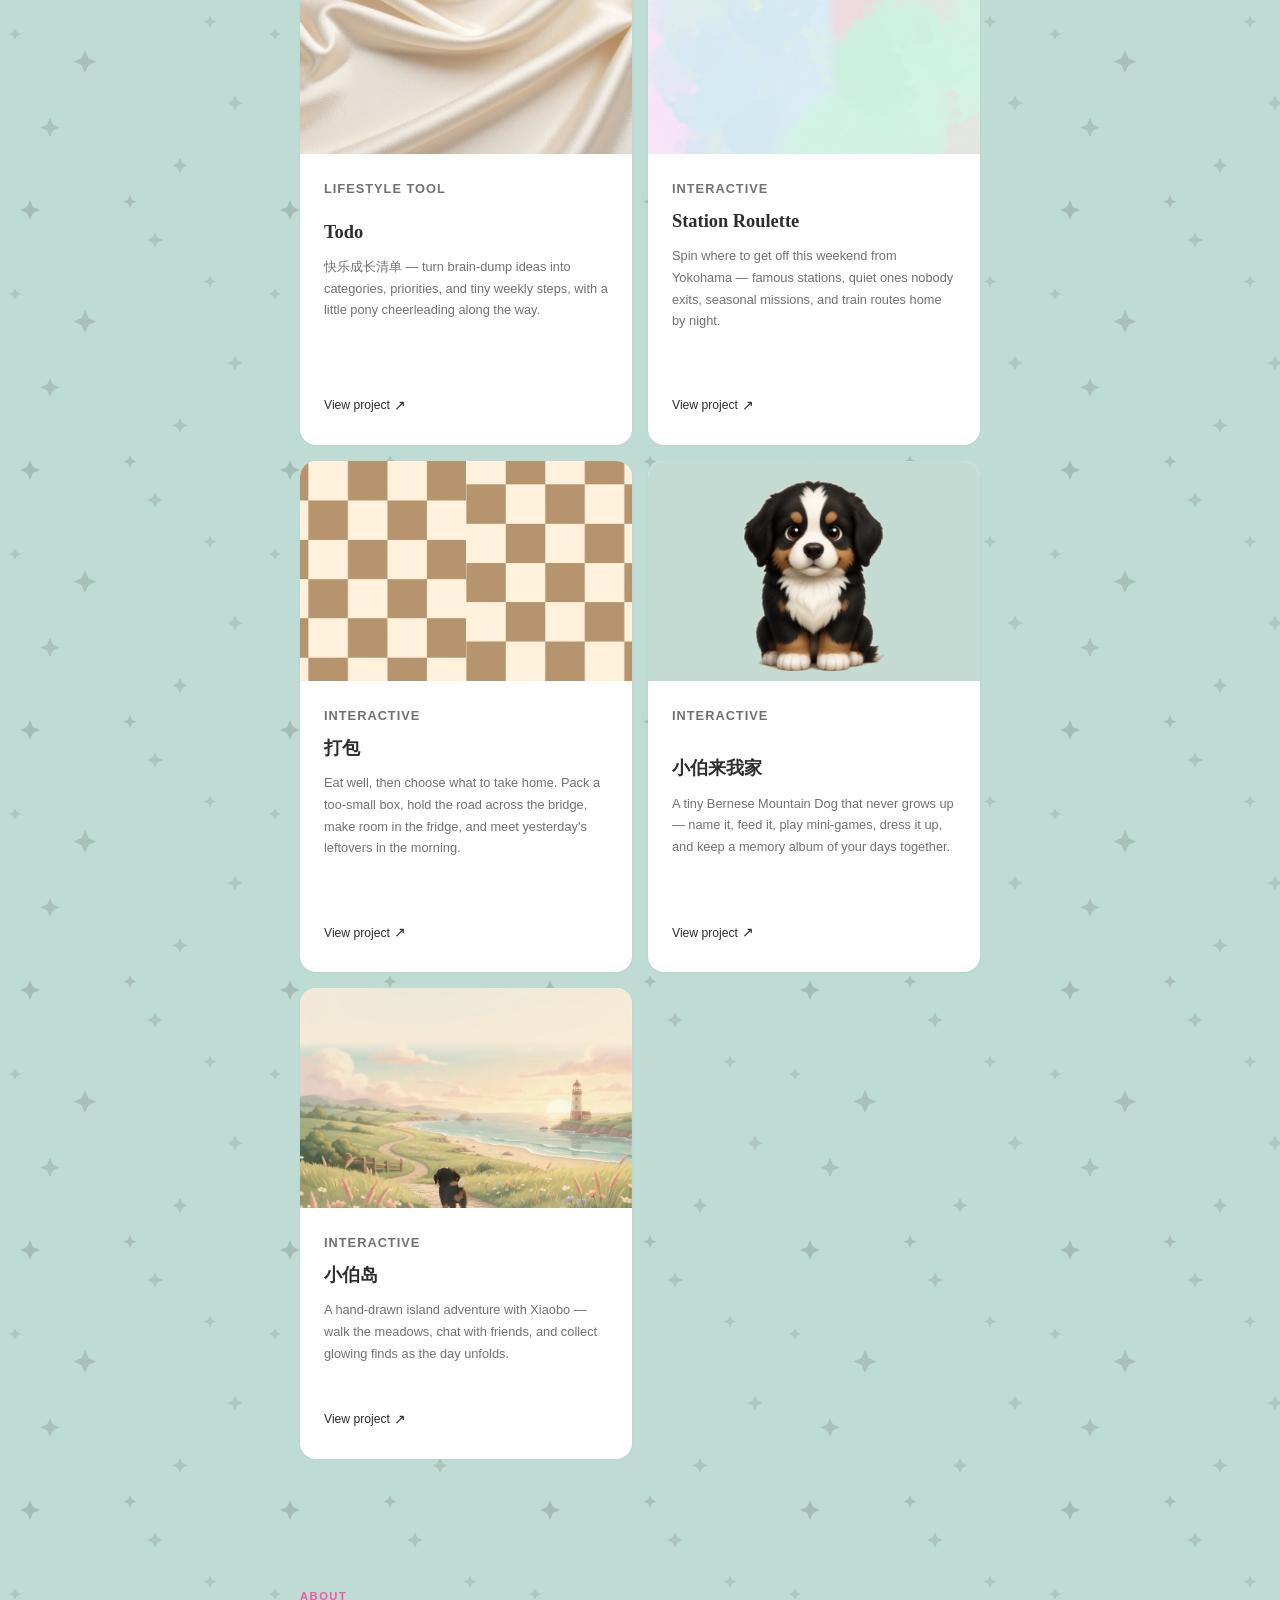
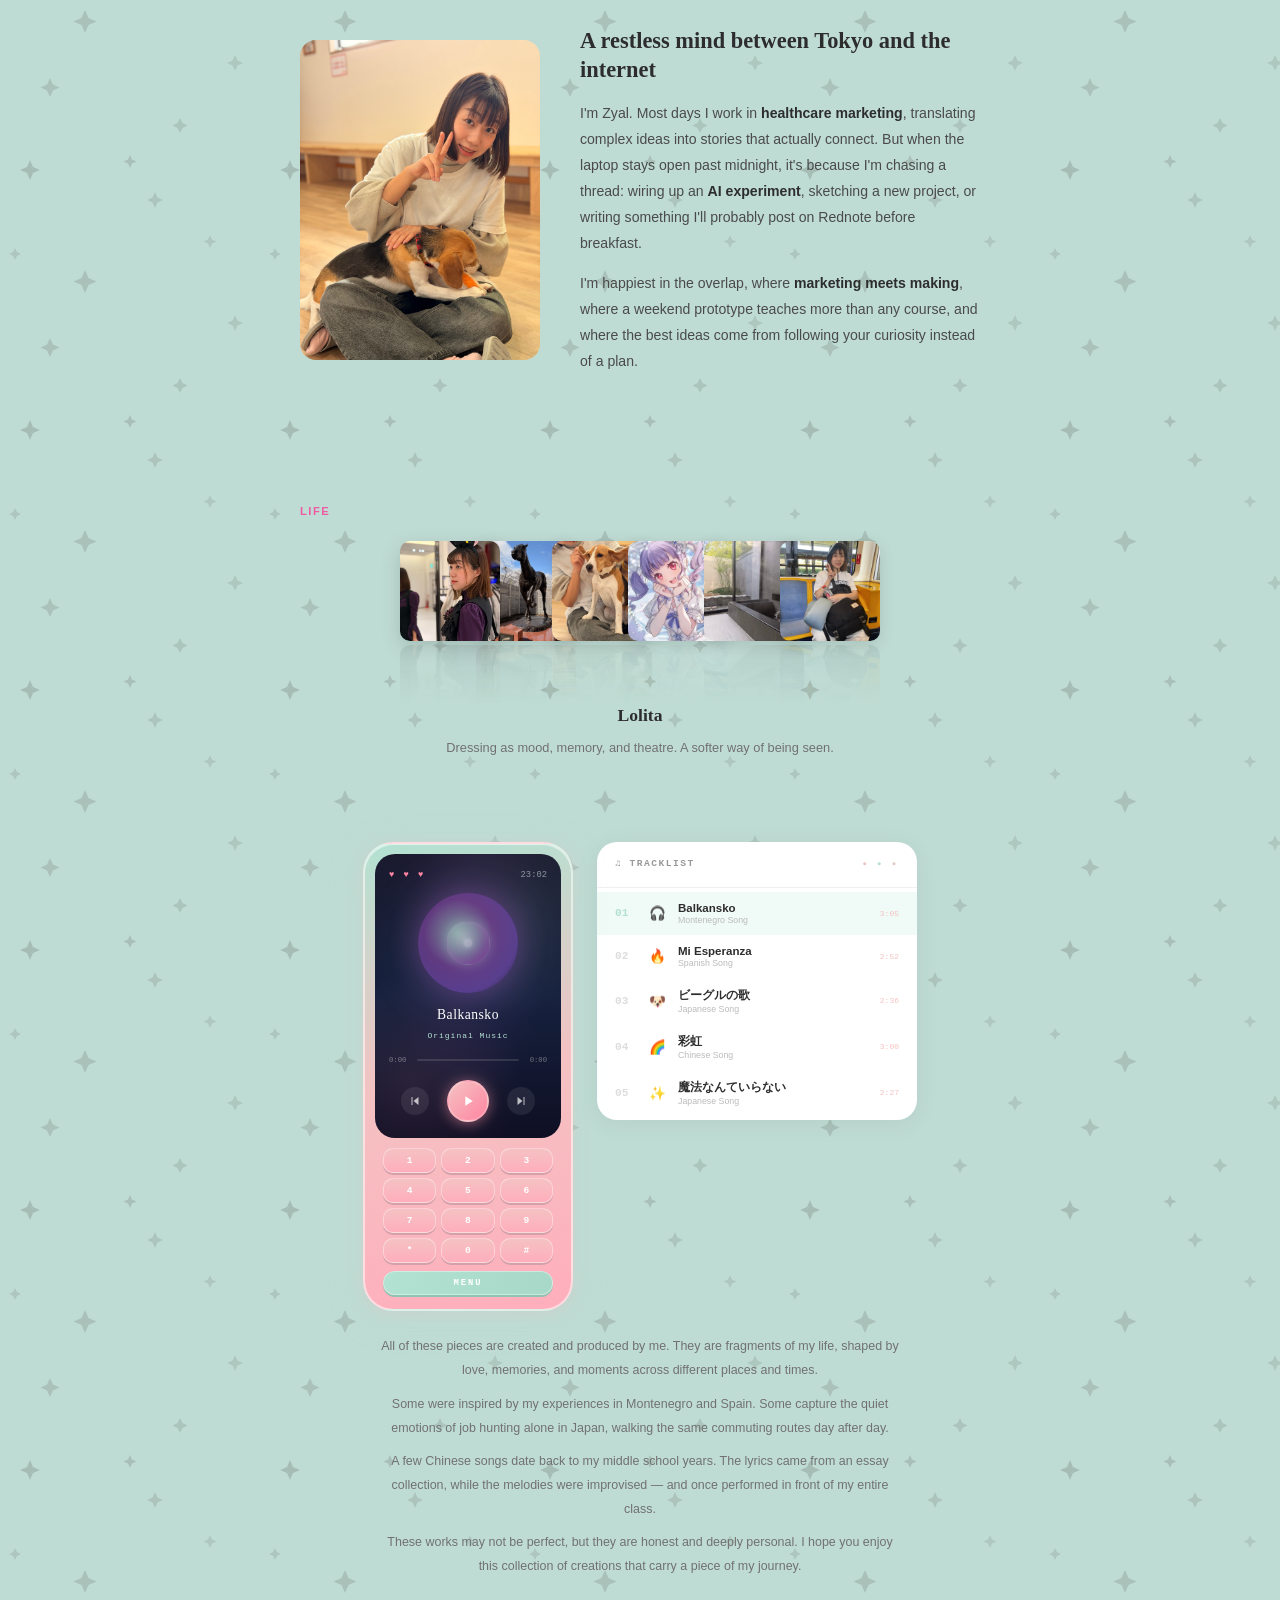
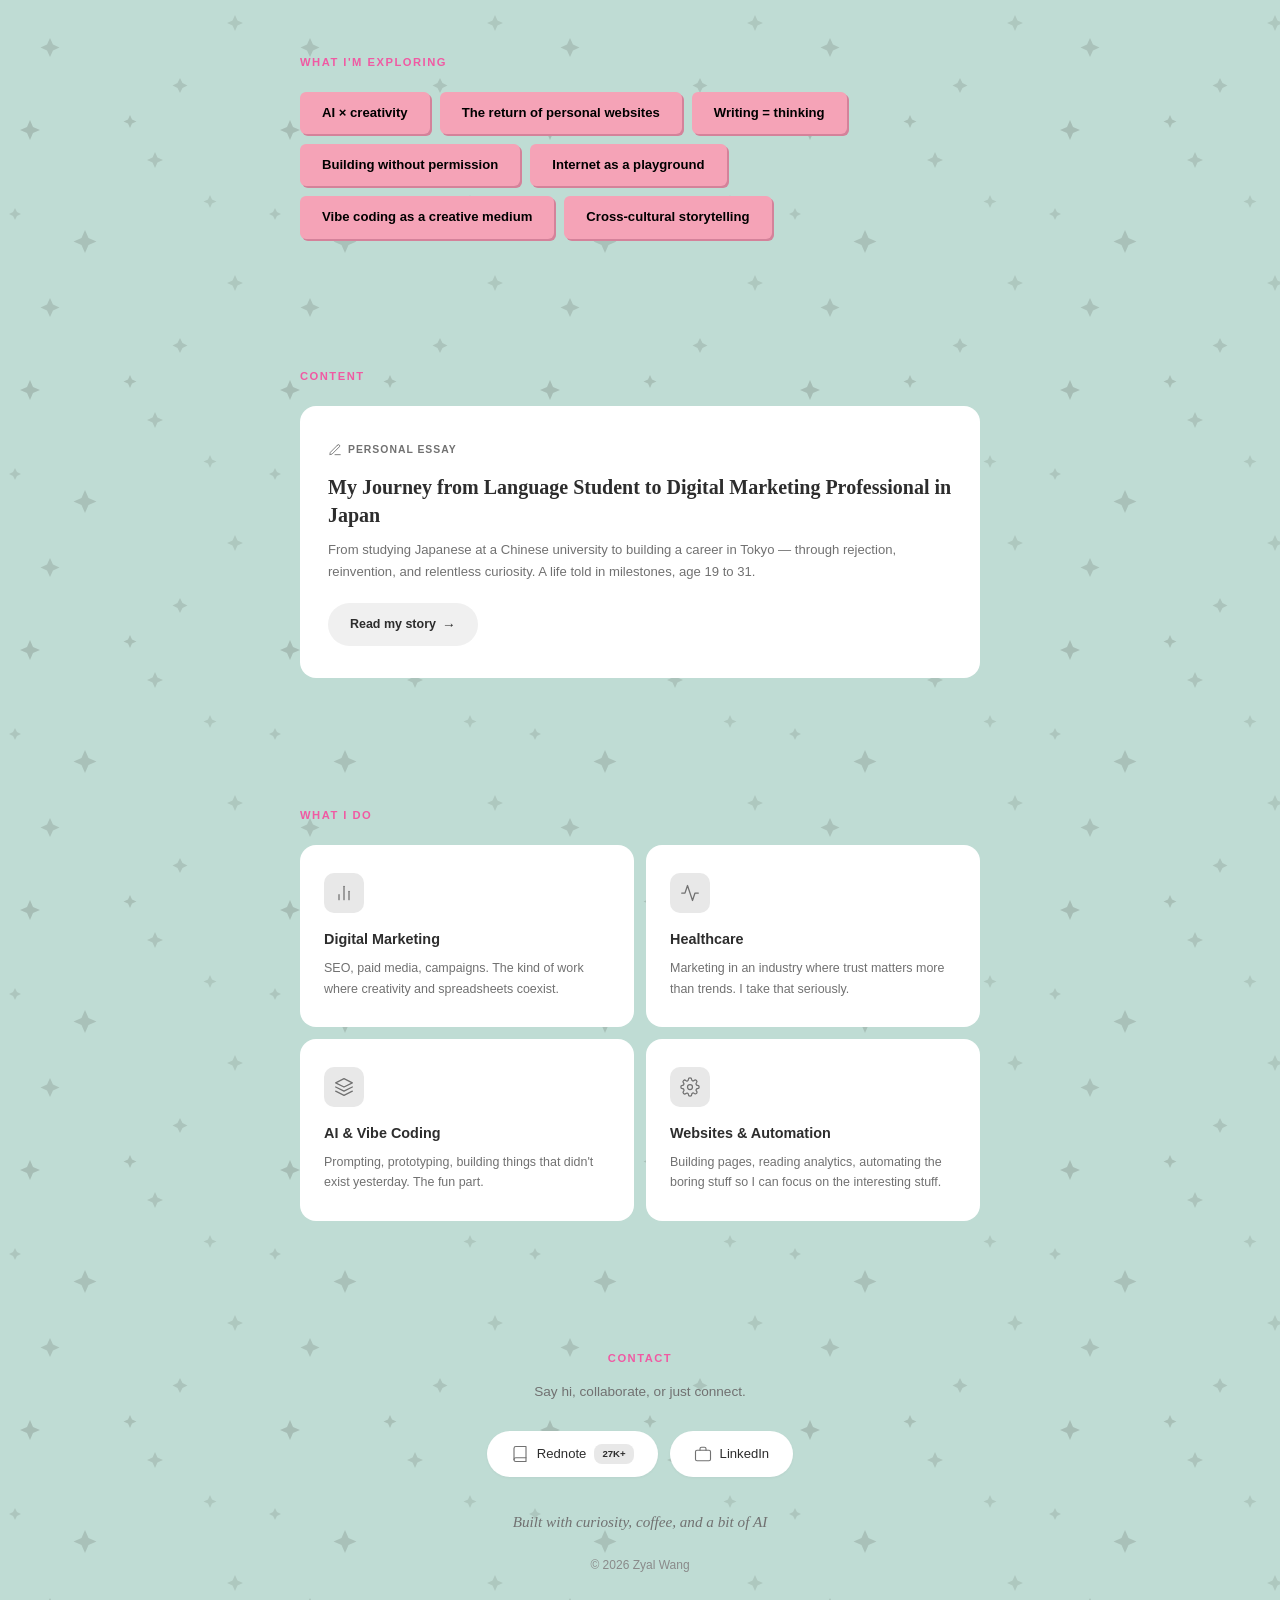
==== commit 4e0f3b69: "Add Xiaobo Island to the homepage with its island cover. Co-authored-by: Cursor <cursoragent@cursor." ====
--- a/index.html
+++ b/index.html
@@ -943,7 +943,8 @@
       <a class="spotlight-chip" href="https://station-roulette.zyalwang.com/" target="_blank" rel="noopener">Station Roulette</a>
       <a class="spotlight-chip" href="https://zyalwang.com/dabao/" target="_blank" rel="noopener">打包</a>
       <a class="spotlight-chip" href="https://zyalwang.com/bernese/" target="_blank" rel="noopener">小伯来我家</a>
-      <a class="spotlight-chip" href="#projects">All 11 →</a>
+      <a class="spotlight-chip" href="https://zyalwang.com/xiaobo-island/" target="_blank" rel="noopener">小伯岛</a>
+      <a class="spotlight-chip" href="#projects">All 12 →</a>
     </div>
   </section>
 
@@ -964,7 +965,7 @@
         <div class="stat-label">Likes &amp; saves on Rednote</div>
       </div>
       <div class="card stat-card">
-        <div class="stat-number">11</div>
+        <div class="stat-number">12</div>
         <div class="stat-label">AI-built side projects</div>
       </div>
       <div class="card stat-card">
@@ -1124,6 +1125,18 @@
           <p>A tiny Bernese Mountain Dog that never grows up — name it, feed it, play mini-games, dress it up, and keep a memory album of your days together.</p>
           <span class="project-origin">A cozy pet companion for quiet days</span>
           <a href="https://zyalwang.com/bernese/" target="_blank" class="project-link" rel="noopener">View project <span class="arrow">↗</span></a>
+        </div>
+      </div>
+      <div class="card project-card">
+        <div class="project-preview">
+          <img src="Xiaobo Island.png" alt="小伯岛">
+        </div>
+        <div class="project-body">
+          <p class="project-meta">Interactive</p>
+          <h3>小伯岛</h3>
+          <p>A hand-drawn island adventure with Xiaobo — walk the meadows, chat with friends, and collect glowing finds as the day unfolds.</p>
+          <span class="project-origin">A soft sequel to quiet days with Xiaobo</span>
+          <a href="https://zyalwang.com/xiaobo-island/" target="_blank" class="project-link" rel="noopener">View project <span class="arrow">↗</span></a>
         </div>
       </div>
     </div>
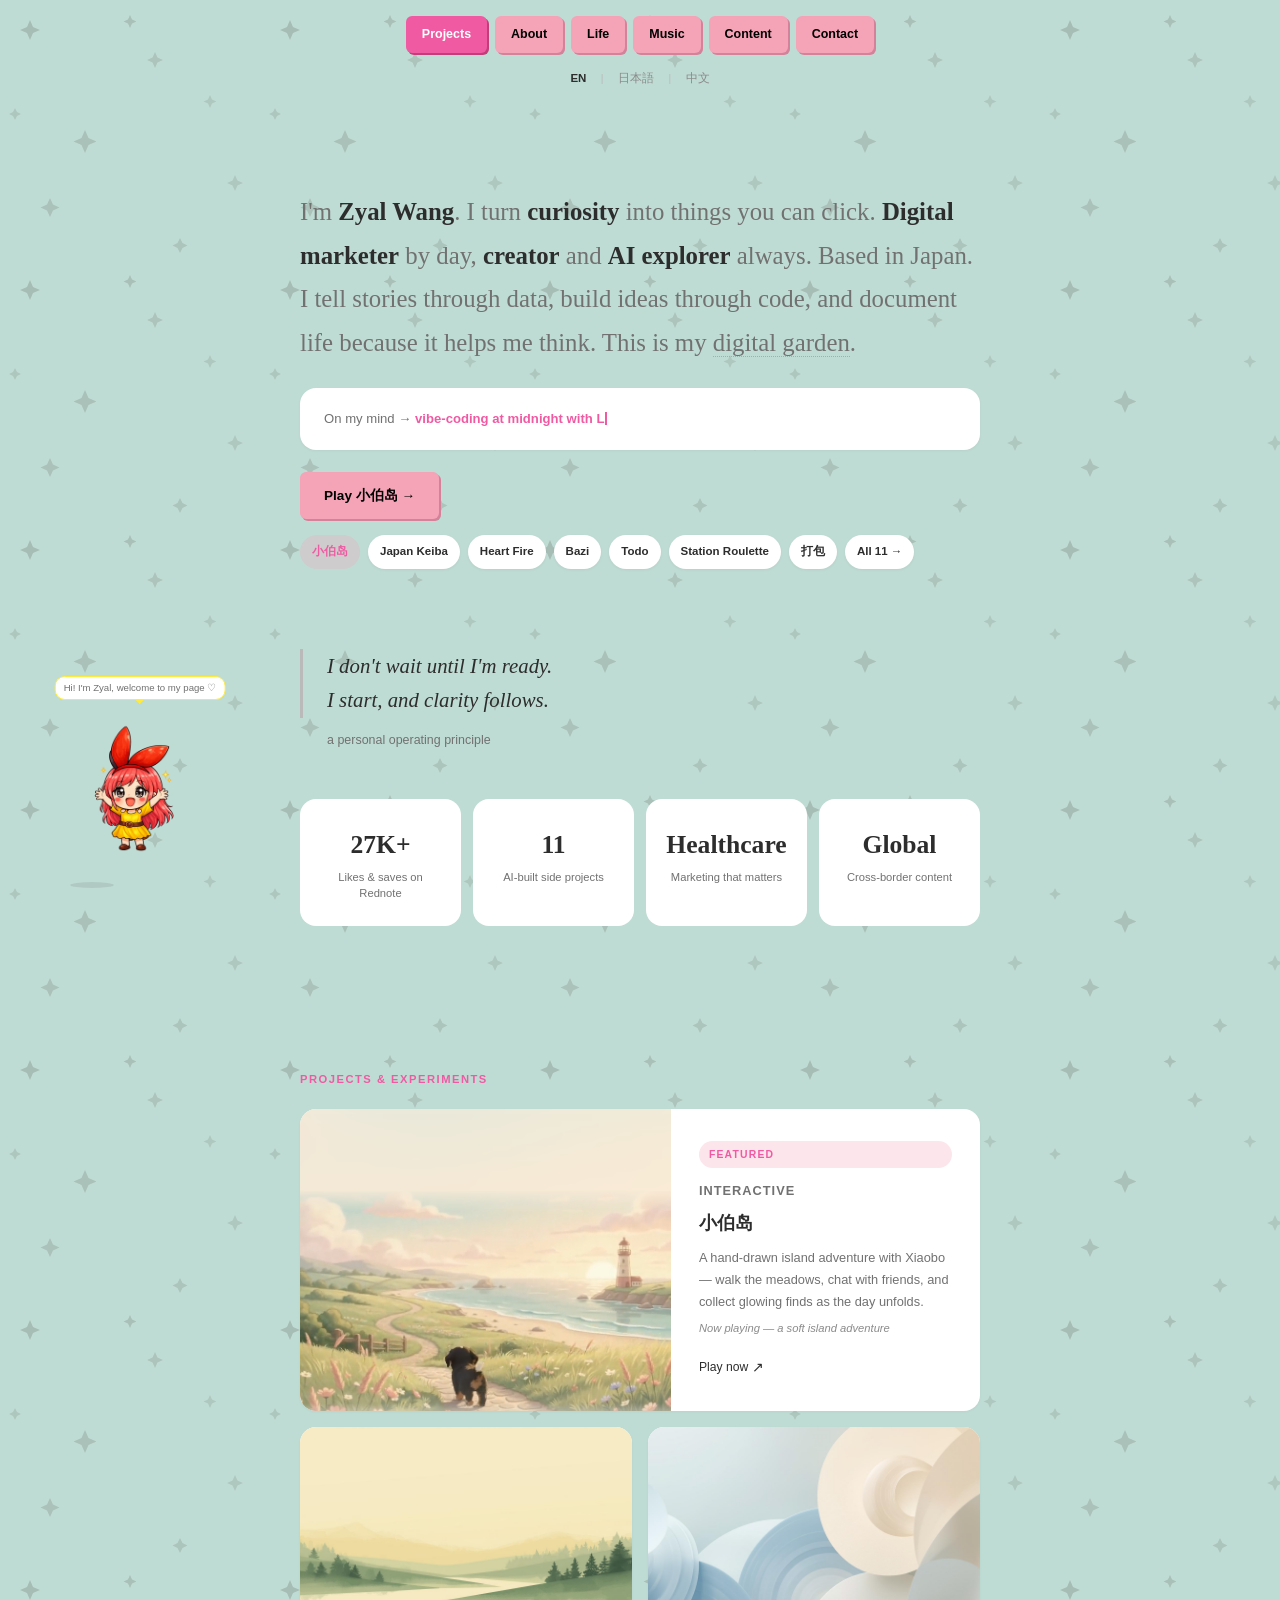
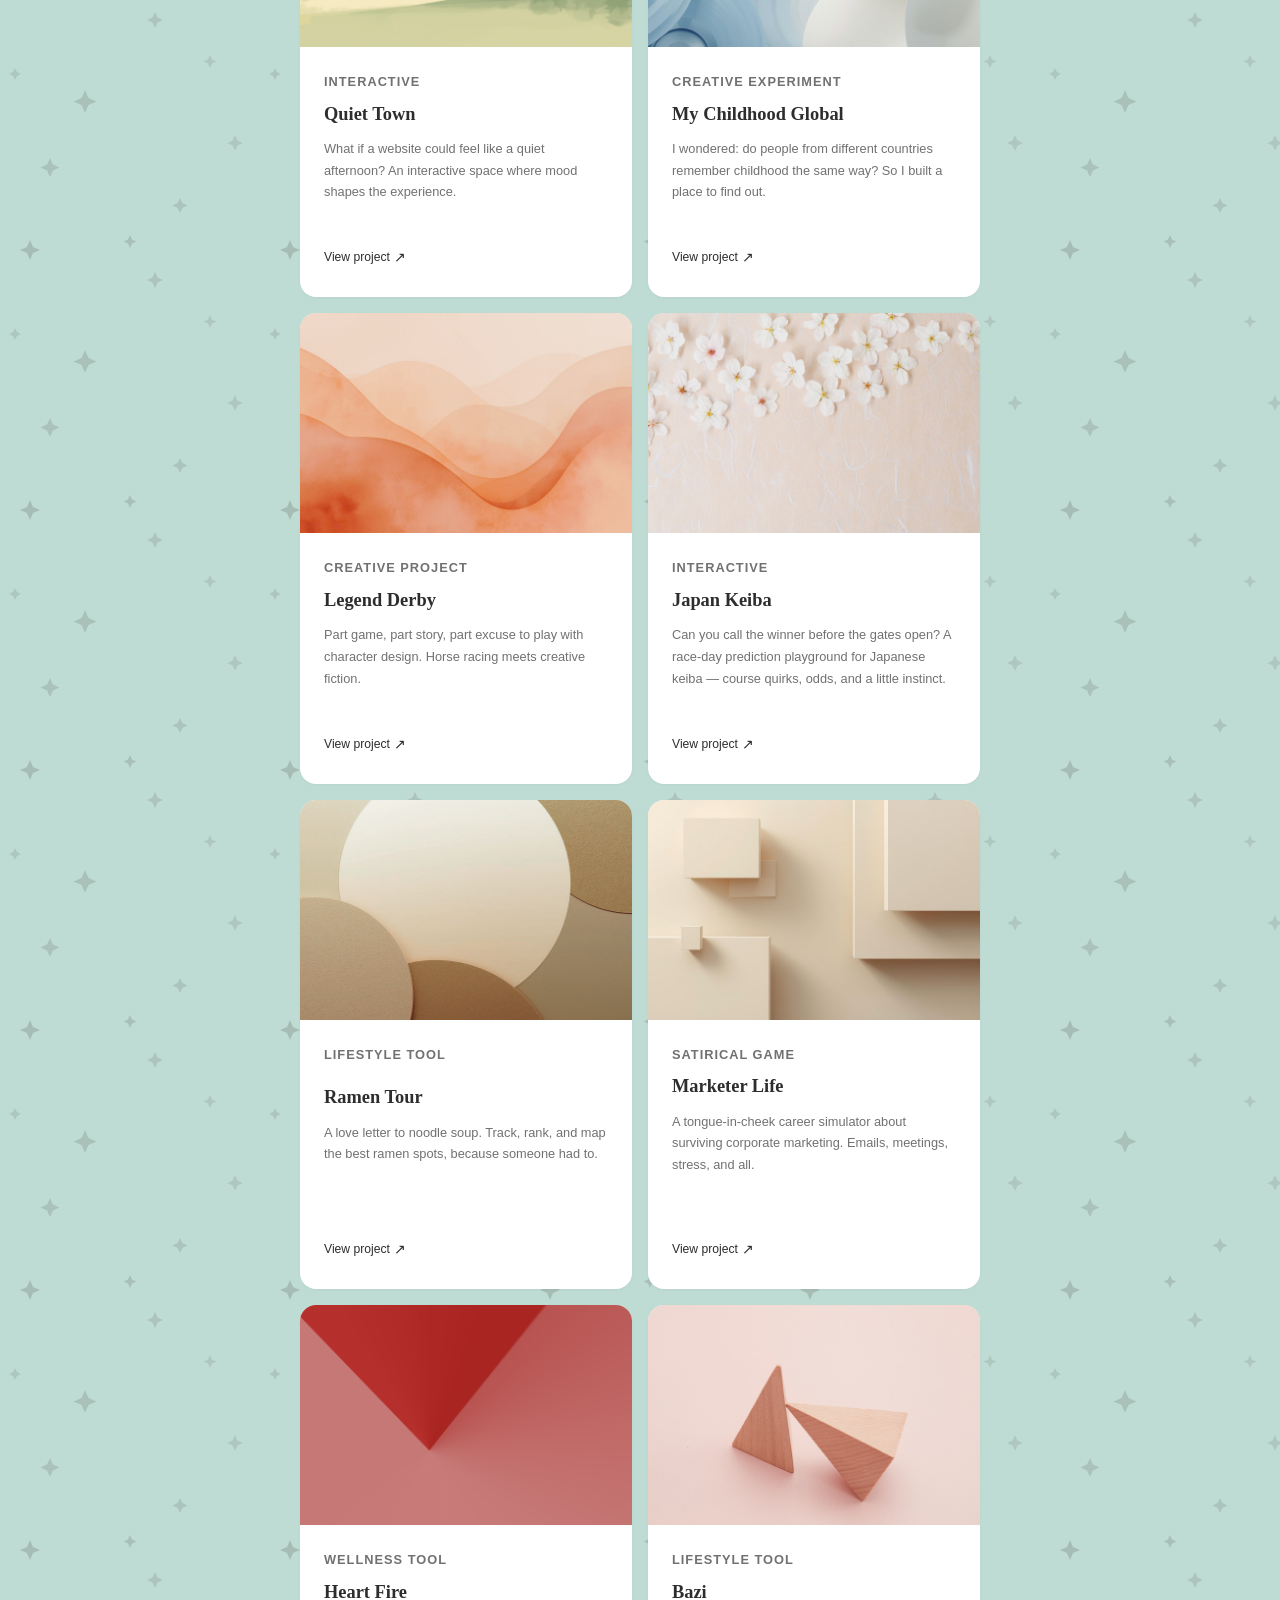
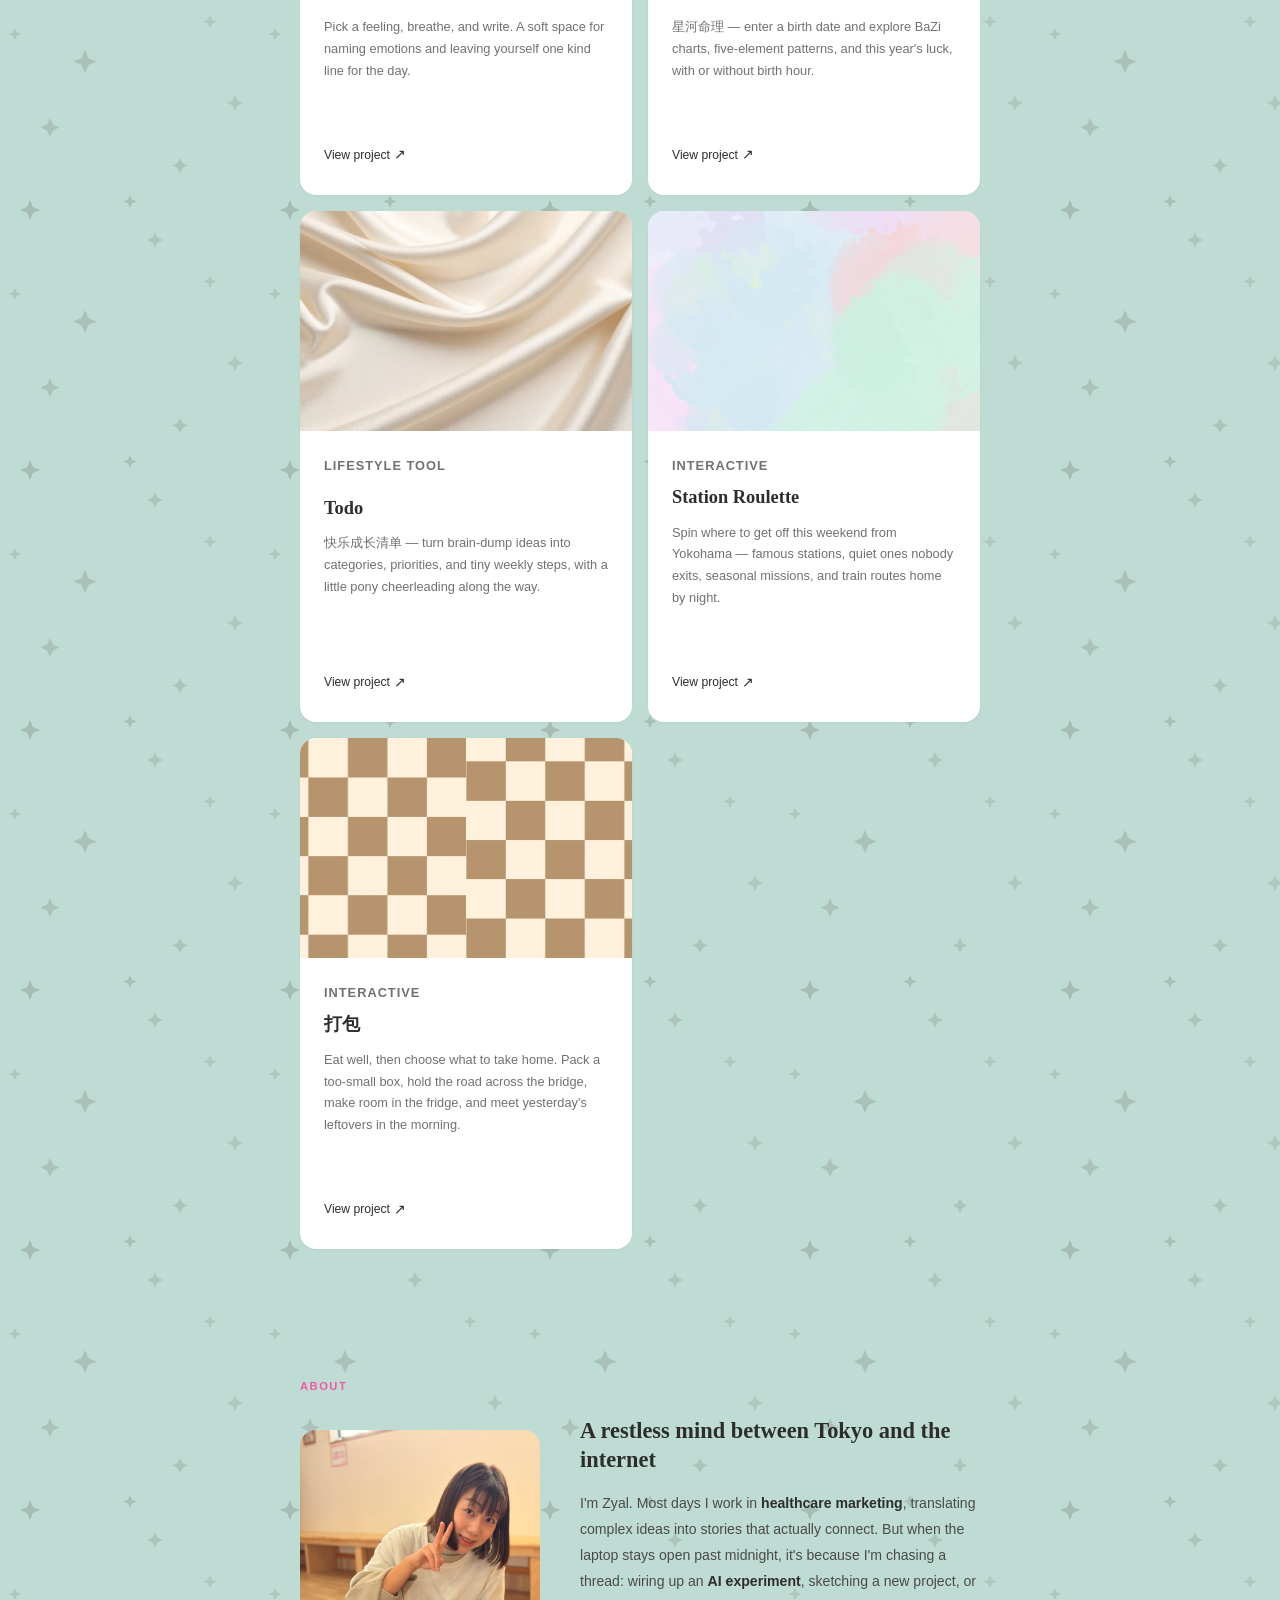
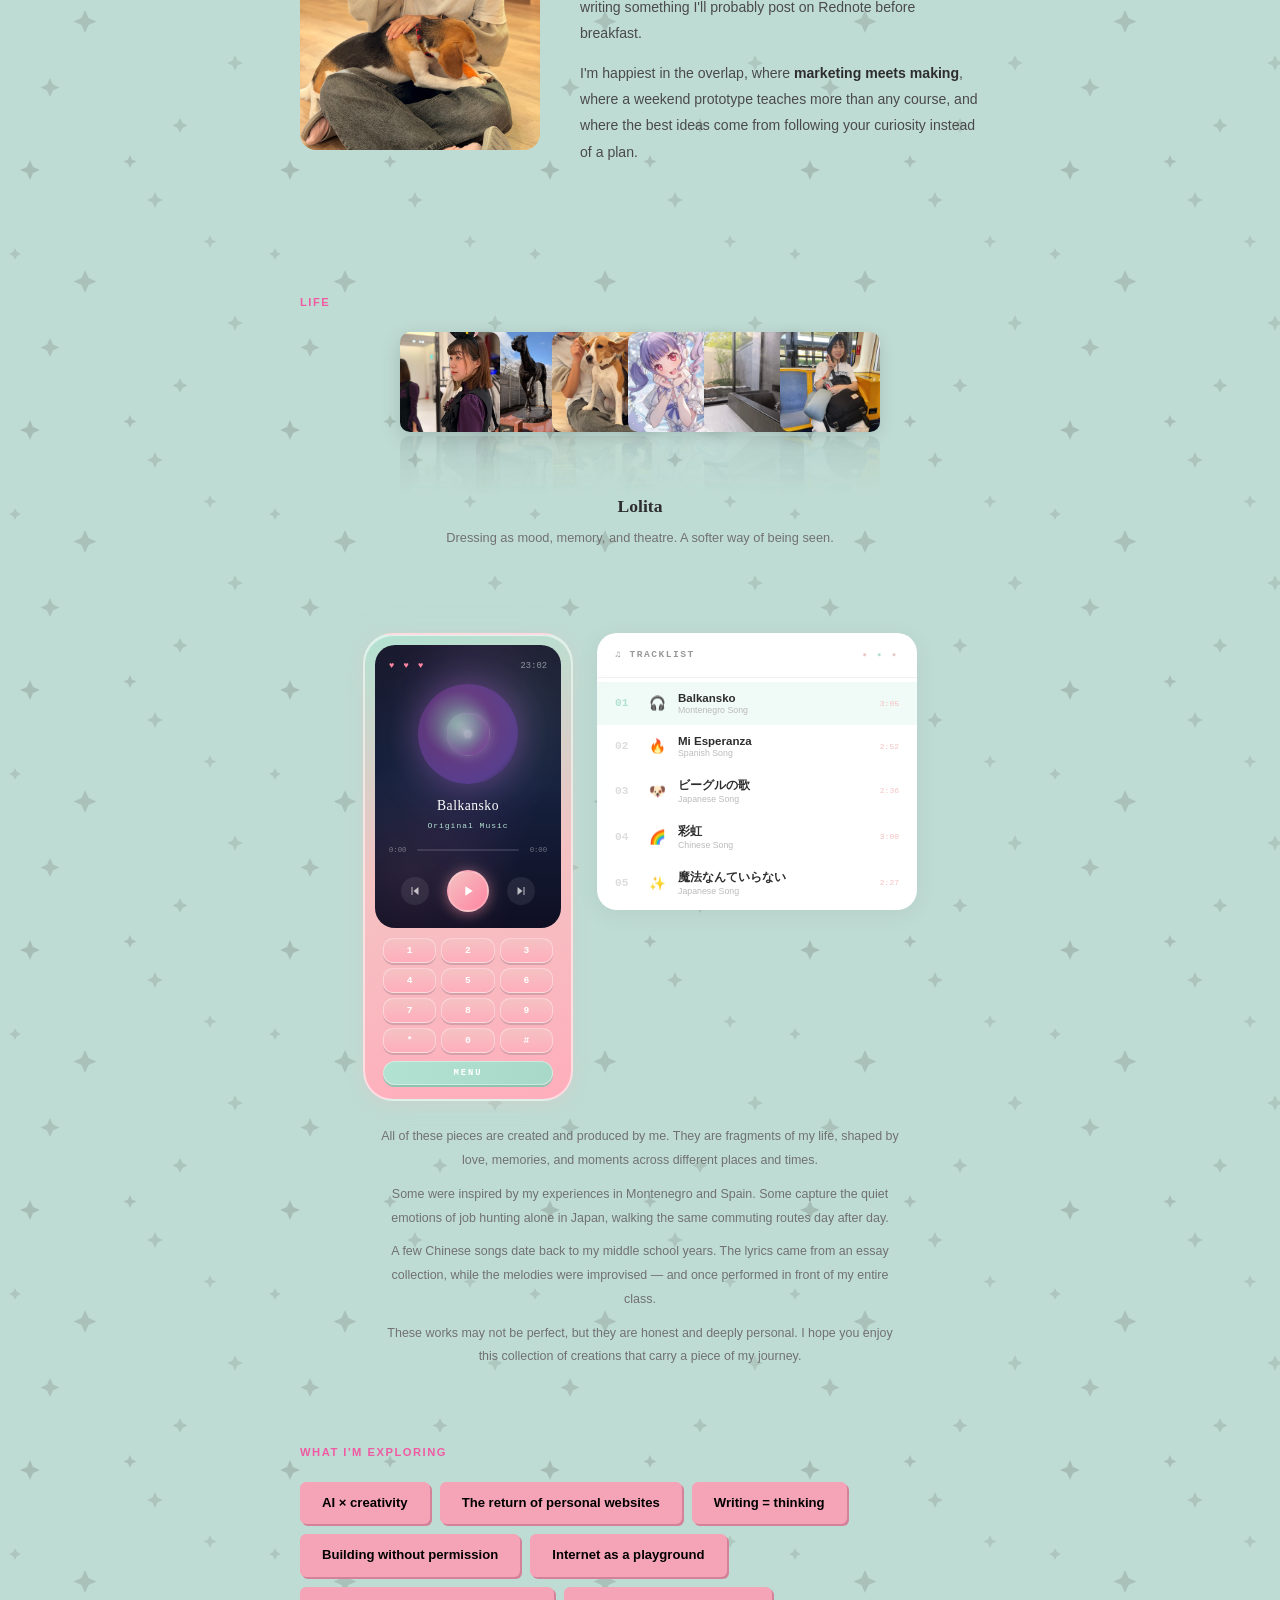
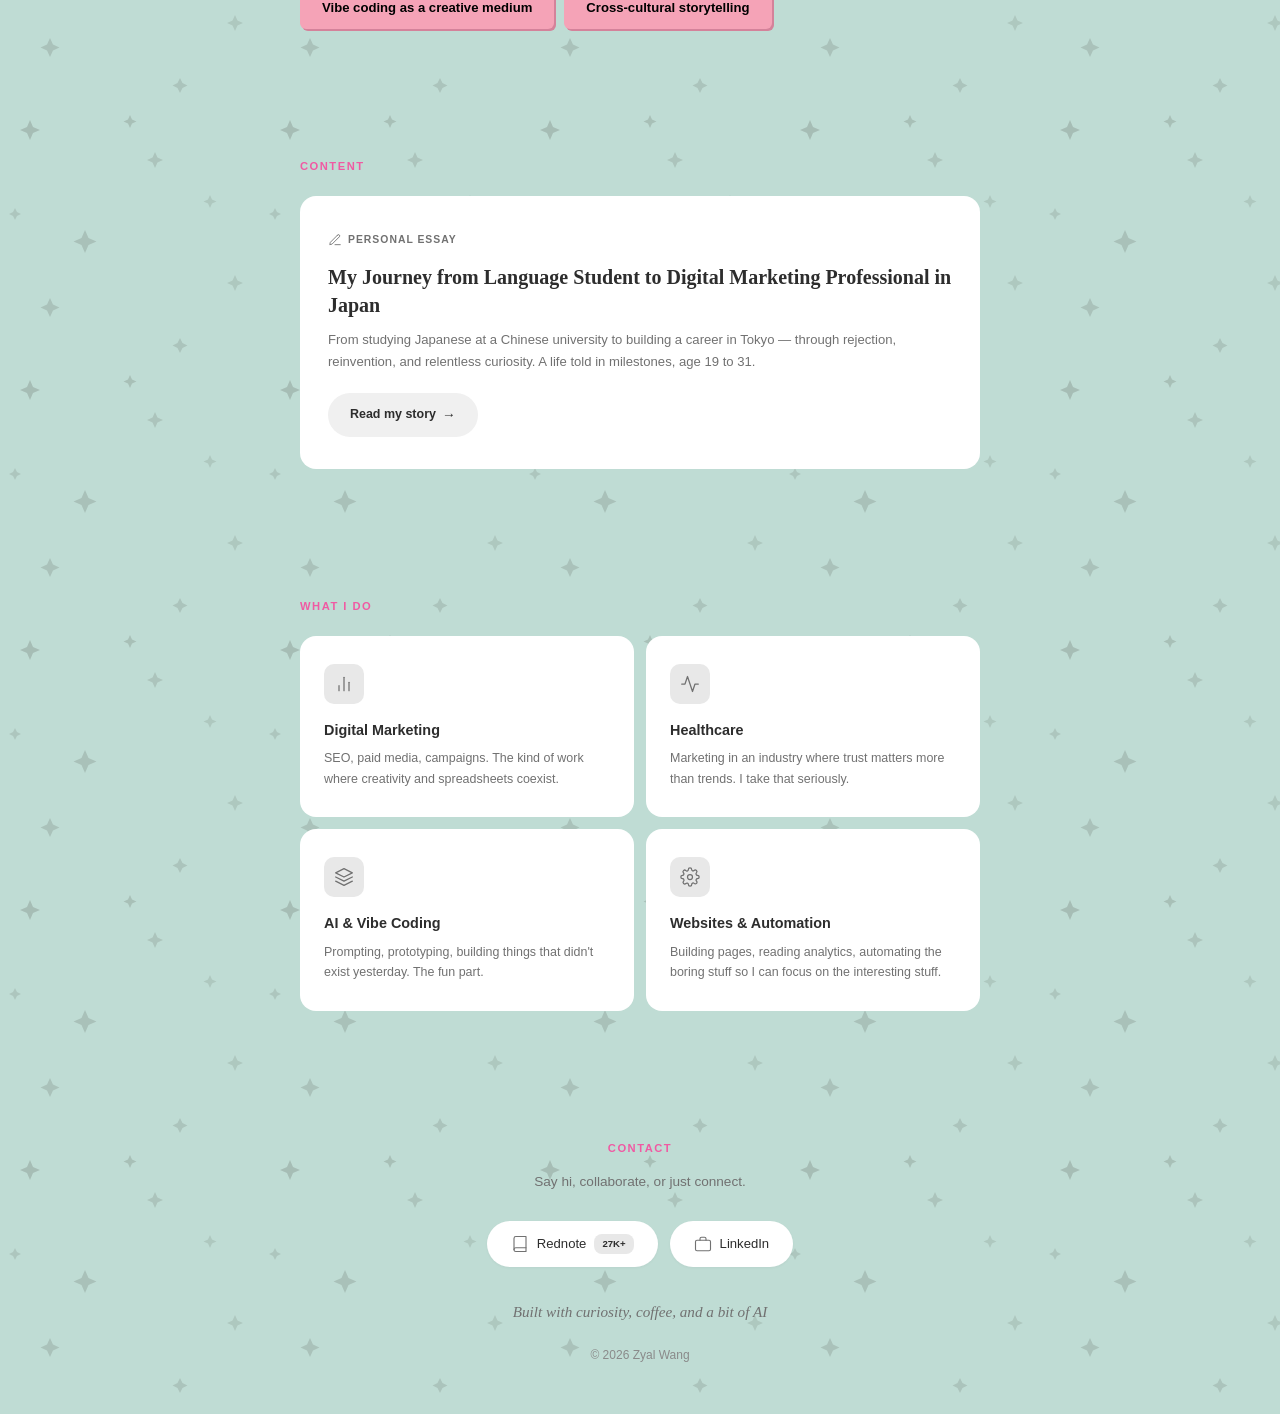
==== commit a047c95d: "Feature Xiaobo Island first and remove Bernese from the homepage. Co-authored-by: Cursor <cursoragen" ====
--- a/index.html
+++ b/index.html
@@ -750,6 +750,51 @@
       gap: 16px;
     }
 
+    /* ── Featured project ── */
+    .project-featured {
+      display: grid;
+      grid-template-columns: 1.2fr 1fr;
+      gap: 0;
+      margin-bottom: 16px;
+      overflow: hidden;
+      background: #fff;
+      box-shadow: 0 1px 3px rgba(0,0,0,0.04);
+      transition: transform 0.4s ease, box-shadow 0.4s ease;
+    }
+    .project-featured:hover {
+      transform: translateY(-3px);
+      box-shadow: 0 16px 40px rgba(0,0,0,0.07);
+    }
+    .project-featured .project-preview {
+      height: auto;
+      min-height: 280px;
+    }
+    .project-featured .project-body {
+      justify-content: center;
+      padding: 32px 28px;
+    }
+    .project-featured .project-origin {
+      opacity: 1;
+      transform: none;
+    }
+    .featured-badge {
+      display: inline-block;
+      font-size: 0.65rem;
+      font-weight: 700;
+      letter-spacing: 1.2px;
+      text-transform: uppercase;
+      color: #F05AA3;
+      background: rgba(245,163,183,0.28);
+      padding: 5px 10px;
+      border-radius: 999px;
+      margin-bottom: 12px;
+    }
+    .spotlight-chip.spotlight-featured {
+      color: #F05AA3;
+      background: rgba(245,163,183,0.28);
+      box-shadow: none;
+    }
+
     /* ── Project cards ── */
     .project-card {
       display: flex; flex-direction: column;
@@ -844,6 +889,13 @@
         max-width: 85%;
         scroll-snap-align: start;
       }
+      .project-featured {
+        grid-template-columns: 1fr;
+      }
+      .project-featured .project-preview {
+        min-height: 200px;
+        height: 200px;
+      }
     }
     @media (max-width: 480px) {
       .hero-text { font-size: 1.15rem; }
@@ -933,18 +985,17 @@
     </p>
     <p class="currently">On my mind → <span class="rotating-text"></span><span class="tw-cursor"></span></p>
     <div class="hero-actions">
-      <a href="#projects" class="hero-cta">View projects →</a>
+      <a href="https://zyalwang.com/xiaobo-island/" target="_blank" class="hero-cta" rel="noopener">Play 小伯岛 →</a>
     </div>
     <div class="project-spotlight">
+      <a class="spotlight-chip spotlight-featured" href="https://zyalwang.com/xiaobo-island/" target="_blank" rel="noopener">小伯岛</a>
       <a class="spotlight-chip" href="https://sakura-keiba.zyalwang.com/" target="_blank" rel="noopener">Japan Keiba</a>
       <a class="spotlight-chip" href="https://xinhuo.zyalwang.com/" target="_blank" rel="noopener">Heart Fire</a>
       <a class="spotlight-chip" href="https://bazi.zyalwang.com/" target="_blank" rel="noopener">Bazi</a>
       <a class="spotlight-chip" href="https://todo.zyalwang.com/" target="_blank" rel="noopener">Todo</a>
       <a class="spotlight-chip" href="https://station-roulette.zyalwang.com/" target="_blank" rel="noopener">Station Roulette</a>
       <a class="spotlight-chip" href="https://zyalwang.com/dabao/" target="_blank" rel="noopener">打包</a>
-      <a class="spotlight-chip" href="https://zyalwang.com/bernese/" target="_blank" rel="noopener">小伯来我家</a>
-      <a class="spotlight-chip" href="https://zyalwang.com/xiaobo-island/" target="_blank" rel="noopener">小伯岛</a>
-      <a class="spotlight-chip" href="#projects">All 12 →</a>
+      <a class="spotlight-chip" href="#projects">All 11 →</a>
     </div>
   </section>
 
@@ -965,7 +1016,7 @@
         <div class="stat-label">Likes &amp; saves on Rednote</div>
       </div>
       <div class="card stat-card">
-        <div class="stat-number">12</div>
+        <div class="stat-number">11</div>
         <div class="stat-label">AI-built side projects</div>
       </div>
       <div class="card stat-card">
@@ -982,6 +1033,19 @@
   <!-- Projects -->
   <section id="projects" class="fade-in visible">
     <p class="section-label">Projects &amp; Experiments</p>
+    <a class="card project-featured" href="https://zyalwang.com/xiaobo-island/" target="_blank" rel="noopener" style="text-decoration:none;color:inherit">
+      <div class="project-preview">
+        <img src="Xiaobo Island.png" alt="小伯岛">
+      </div>
+      <div class="project-body">
+        <span class="featured-badge">Featured</span>
+        <p class="project-meta">Interactive</p>
+        <h3>小伯岛</h3>
+        <p>A hand-drawn island adventure with Xiaobo — walk the meadows, chat with friends, and collect glowing finds as the day unfolds.</p>
+        <span class="project-origin">Now playing — a soft island adventure</span>
+        <span class="project-link">Play now <span class="arrow">↗</span></span>
+      </div>
+    </a>
     <div class="grid-2">
       <div class="card project-card">
         <div class="project-preview">
@@ -1113,30 +1177,6 @@
           <p>Eat well, then choose what to take home. Pack a too-small box, hold the road across the bridge, make room in the fridge, and meet yesterday's leftovers in the morning.</p>
           <span class="project-origin">A quiet game about leftovers, the drive home, and tomorrow</span>
           <a href="https://zyalwang.com/dabao/" target="_blank" class="project-link" rel="noopener">View project <span class="arrow">↗</span></a>
-        </div>
-      </div>
-      <div class="card project-card">
-        <div class="project-preview">
-          <img src="Bernese.png" alt="小伯来我家">
-        </div>
-        <div class="project-body">
-          <p class="project-meta">Interactive</p>
-          <h3>小伯来我家</h3>
-          <p>A tiny Bernese Mountain Dog that never grows up — name it, feed it, play mini-games, dress it up, and keep a memory album of your days together.</p>
-          <span class="project-origin">A cozy pet companion for quiet days</span>
-          <a href="https://zyalwang.com/bernese/" target="_blank" class="project-link" rel="noopener">View project <span class="arrow">↗</span></a>
-        </div>
-      </div>
-      <div class="card project-card">
-        <div class="project-preview">
-          <img src="Xiaobo Island.png" alt="小伯岛">
-        </div>
-        <div class="project-body">
-          <p class="project-meta">Interactive</p>
-          <h3>小伯岛</h3>
-          <p>A hand-drawn island adventure with Xiaobo — walk the meadows, chat with friends, and collect glowing finds as the day unfolds.</p>
-          <span class="project-origin">A soft sequel to quiet days with Xiaobo</span>
-          <a href="https://zyalwang.com/xiaobo-island/" target="_blank" class="project-link" rel="noopener">View project <span class="arrow">↗</span></a>
         </div>
       </div>
     </div>
